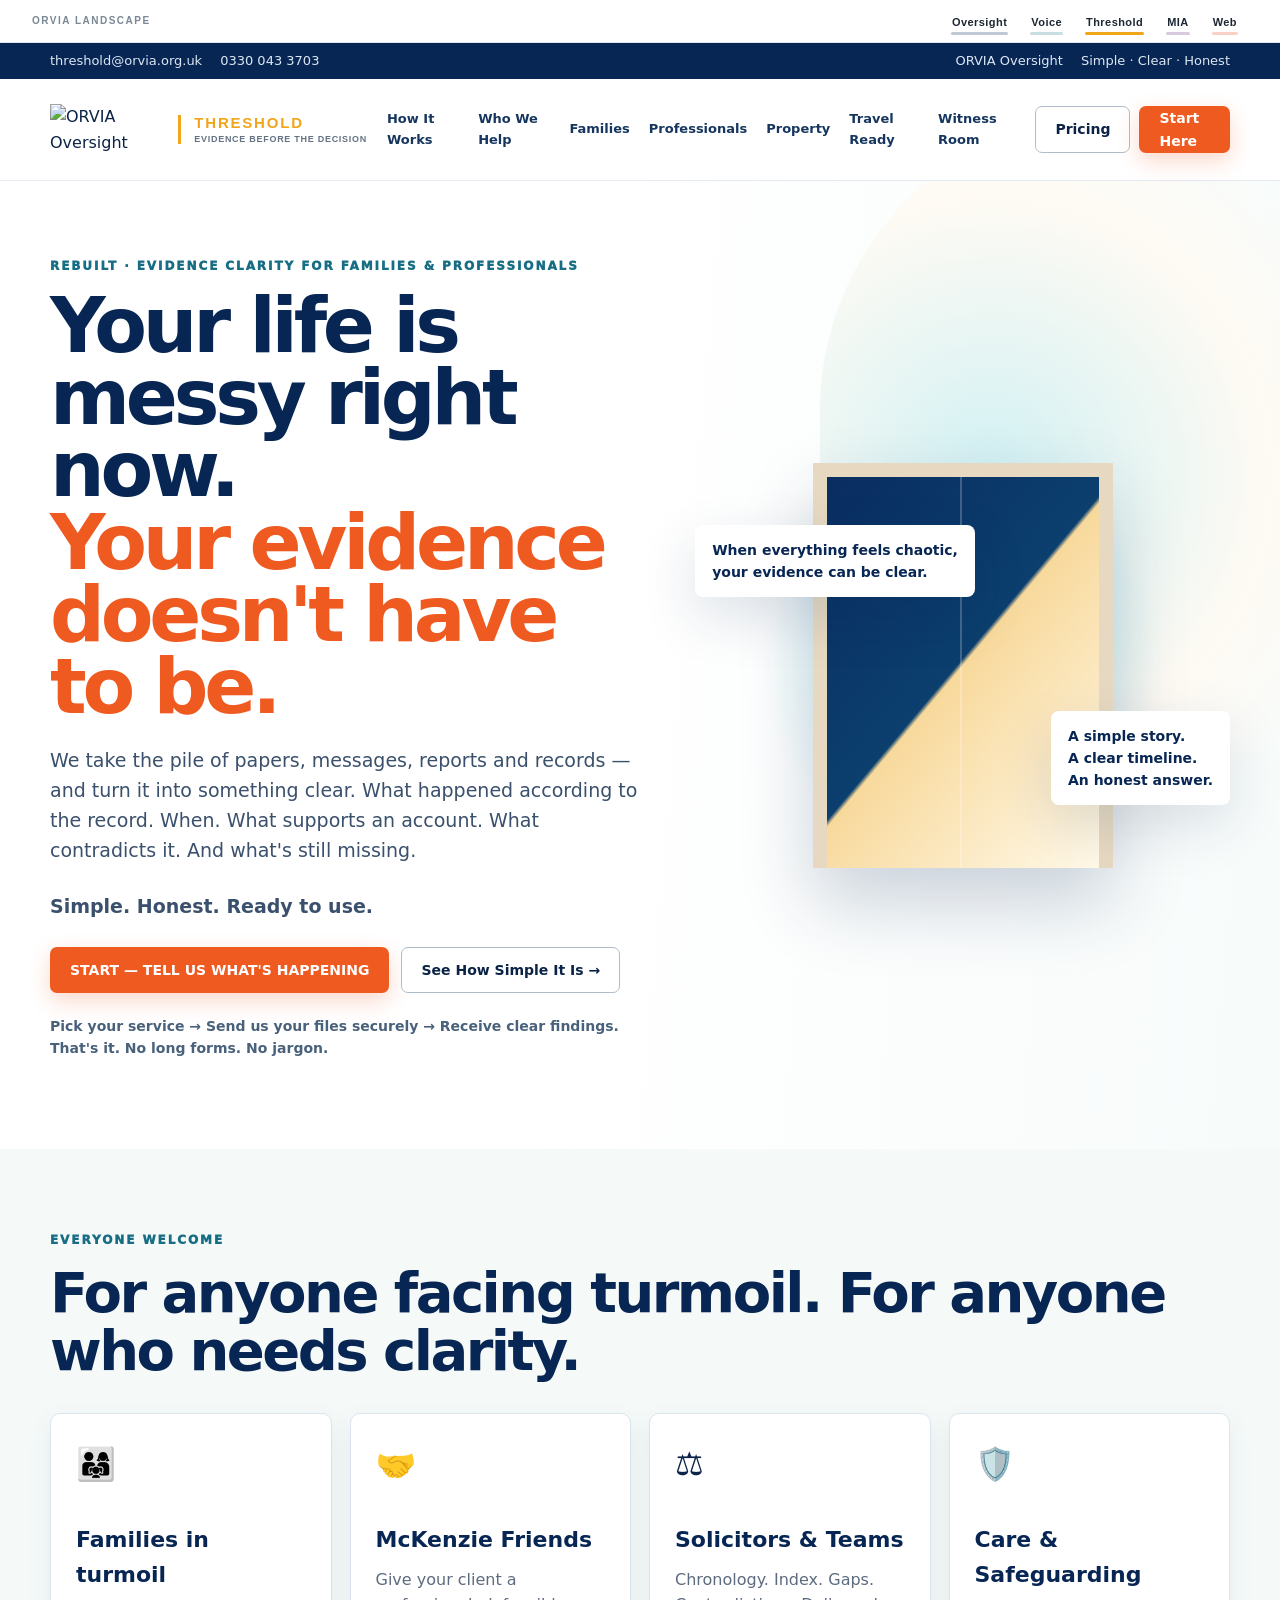
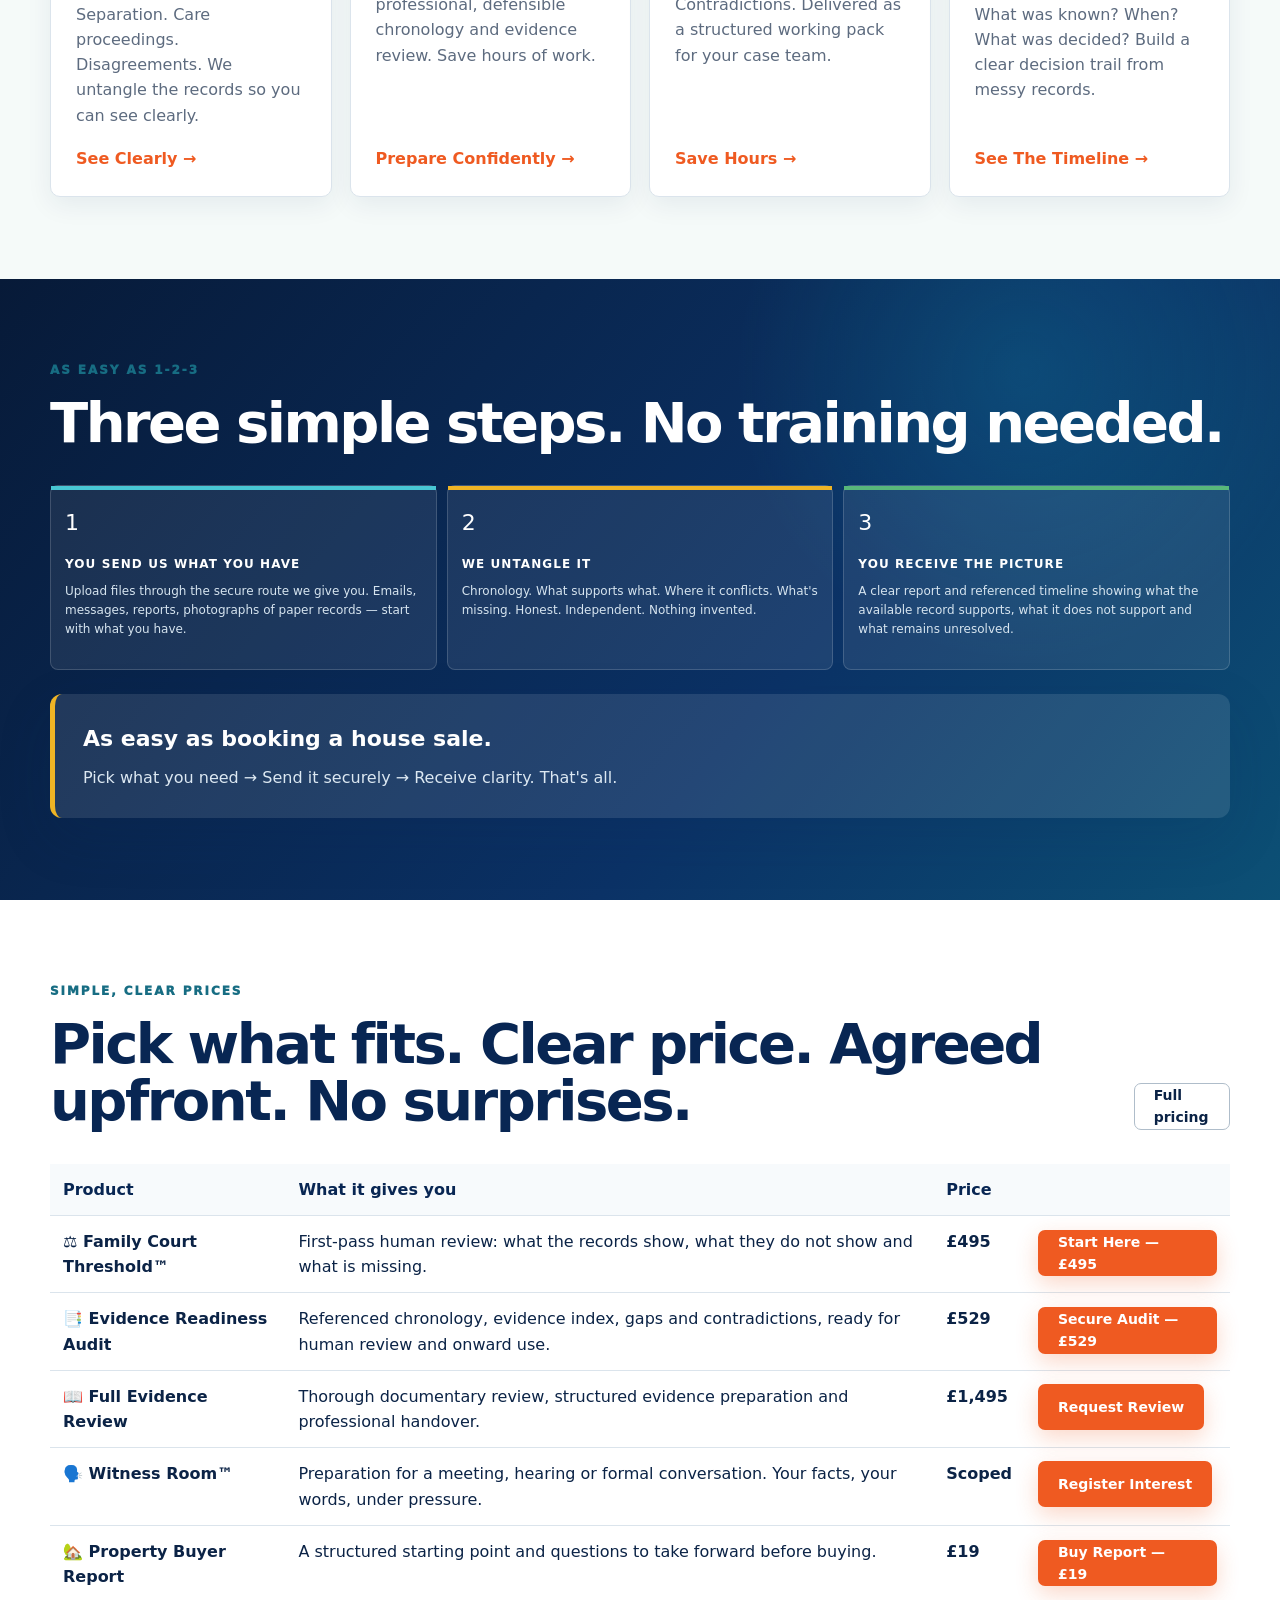
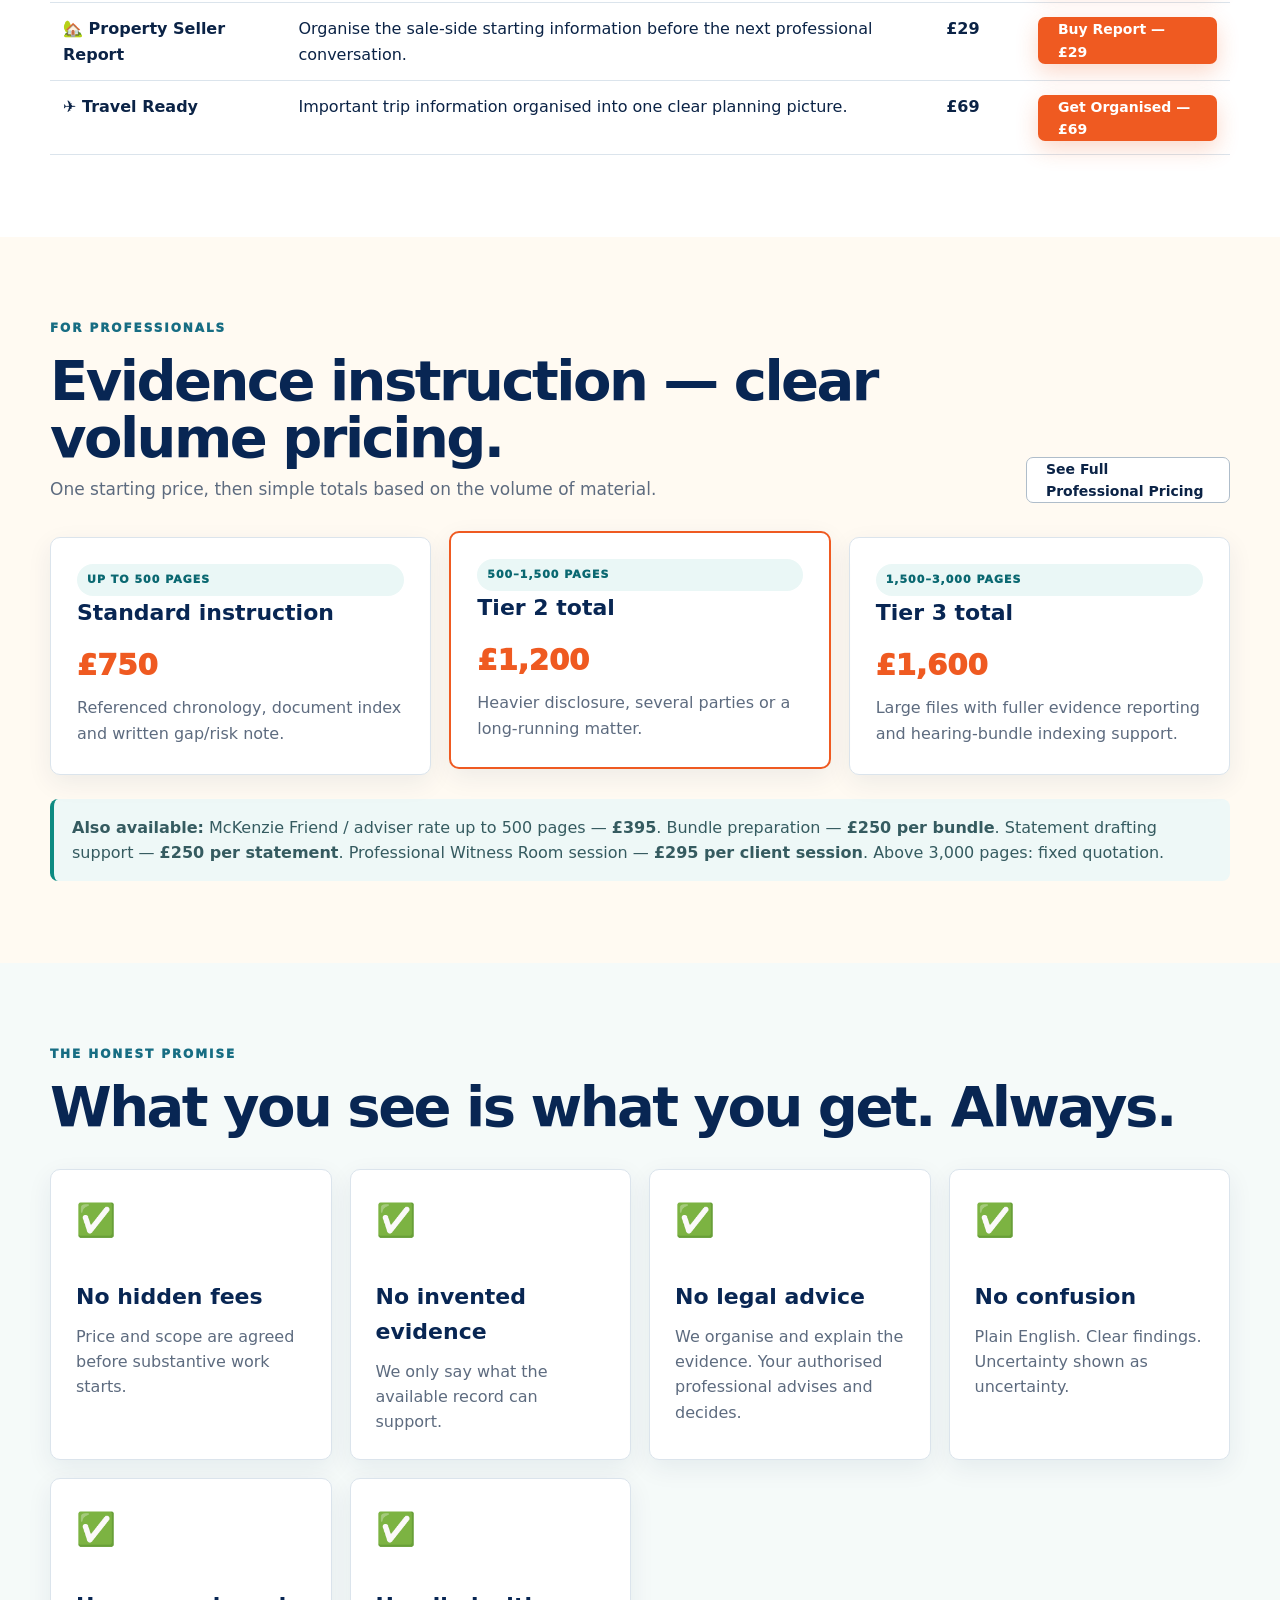
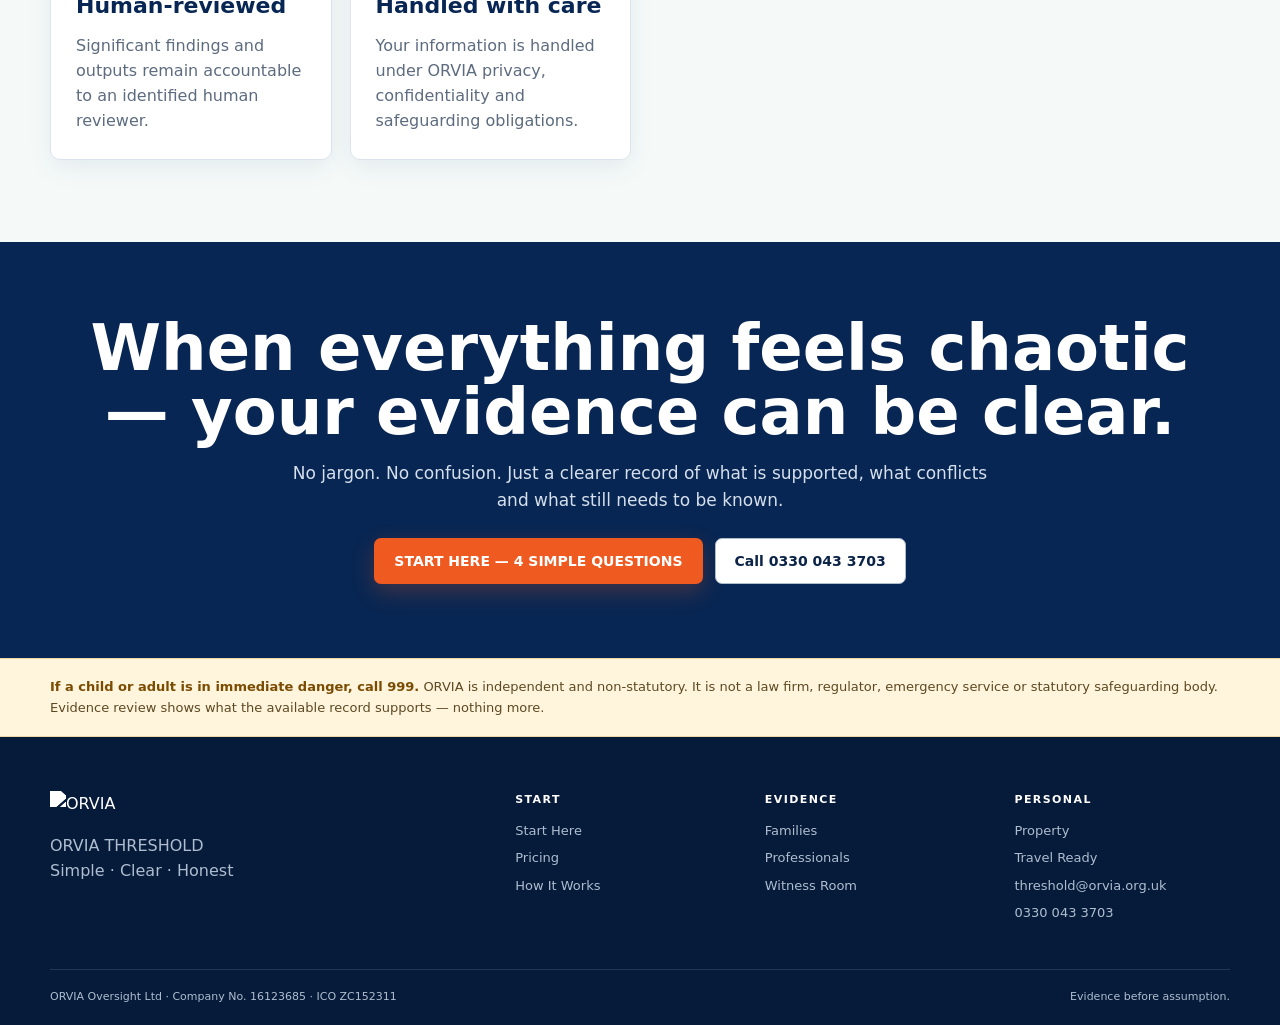
==== index.html @ bfc52c46 "Align THRESHOLD homepage to ORVIA landscape" ====
<!doctype html>
<html lang="en-GB">
<head>
  <meta charset="utf-8">
  <meta name="viewport" content="width=device-width,initial-scale=1">
  <title>ORVIA Threshold | Evidence clarity for families and professionals</title>
  <meta name="description" content="ORVIA Threshold turns scattered records into a clear chronology, evidence picture and honest account of what the record supports, contradicts or leaves unresolved.">
  <link rel="canonical" href="https://threshold.orvia.org.uk/">
  <link rel="icon" href="https://orvia.org.uk/assets/orvia-mark.png">
  <link rel="stylesheet" href="/styles.css">
<link rel="stylesheet" href="landscape.css">
</head>
<body>
<div class="orvia-landscape"><div class="orvia-landscape__inner"><span class="orvia-landscape__label">ORVIA LANDSCAPE</span><nav class="orvia-landscape__nav" aria-label="ORVIA landscape"><a class="o" href="https://orvia.org.uk/">Oversight</a><a class="r" href="https://orviavoice.co.uk/">Voice</a><a class="v" href="https://threshold.orvia.org.uk/" aria-current="page">Threshold</a><a class="i" href="https://mia.orvia.org.uk/">MIA</a><a class="a" href="https://web.orvia.org.uk/">Web</a></nav></div></div>
  <div class="utility"><div class="wrap">
    <a href="mailto:threshold@orvia.org.uk">threshold@orvia.org.uk</a>
    <a href="tel:03300433703">0330 043 3703</a>
    <span class="push"><a href="https://orvia.org.uk">ORVIA Oversight</a><span>Simple · Clear · Honest</span></span>
  </div></div>

  <header class="site-header"><div class="wrap nav">
    <a class="brand orvia-product-brand" href="/"><img class="orvia-master-logo" src="https://orvia.org.uk/assets/orvia-logo.png" alt="ORVIA Oversight"><span class="orvia-product-name"><strong>THRESHOLD</strong><small>Evidence before the decision</small></span></a>
    <button class="menu-toggle" aria-label="Open navigation">☰</button>
    <nav class="nav-links">
      <a href="/#how">How It Works</a>
      <a href="/#who">Who We Help</a>
      <a href="/families">Families</a>
      <a href="/professionals">Professionals</a>
      <a href="/home-buyer">Property</a>
      <a href="/travel-buddy">Travel Ready</a>
      <a href="/witness-room">Witness Room</a>
    </nav>
    <div class="nav-actions"><a class="btn btn-outline" href="/pricing">Pricing</a><a class="btn btn-primary" href="/start-here">Start Here</a></div>
  </div></header>

  <main>
    <section class="hero"><div class="wrap hero-grid">
      <div class="hero-copy">
        <p class="eyebrow">REBUILT · EVIDENCE CLARITY FOR FAMILIES &amp; PROFESSIONALS</p>
        <h1>Your life is messy right now.<br><span>Your evidence doesn't have to be.</span></h1>
        <p class="lead">We take the pile of papers, messages, reports and records — and turn it into something clear. What happened according to the record. When. What supports an account. What contradicts it. And what's still missing.</p>
        <p class="lead"><strong>Simple. Honest. Ready to use.</strong></p>
        <div class="hero-actions"><a class="btn btn-primary" href="/start-here">START — TELL US WHAT'S HAPPENING</a><a class="btn btn-outline" href="#how">See How Simple It Is →</a></div>
        <p class="trust-line">Pick your service → Send us your files securely → Receive clear findings. That's it. No long forms. No jargon.</p>
      </div>
      <div class="door-scene"><div class="door-glow"></div><div class="door" aria-hidden="true"></div><div class="scene-note one">When everything feels chaotic,<br>your evidence can be clear.</div><div class="scene-note two">A simple story.<br>A clear timeline.<br>An honest answer.</div></div>
    </div></section>

    <section id="who" class="section section-soft"><div class="wrap">
      <div class="section-head"><div><p class="eyebrow">EVERYONE WELCOME</p><h2>For anyone facing turmoil. For anyone who needs clarity.</h2></div></div>
      <div class="route-grid">
        <a class="route-card" href="/families"><div class="route-icon">👨‍👩‍👧</div><h3>Families in turmoil</h3><p>Separation. Care proceedings. Disagreements. We untangle the records so you can see clearly.</p><span class="arrow">See Clearly →</span></a>
        <a class="route-card" href="/professionals"><div class="route-icon">🤝</div><h3>McKenzie Friends</h3><p>Give your client a professional, defensible chronology and evidence review. Save hours of work.</p><span class="arrow">Prepare Confidently →</span></a>
        <a class="route-card" href="/professionals"><div class="route-icon">⚖️</div><h3>Solicitors &amp; Teams</h3><p>Chronology. Index. Gaps. Contradictions. Delivered as a structured working pack for your case team.</p><span class="arrow">Save Hours →</span></a>
        <a class="route-card" href="/professionals"><div class="route-icon">🛡️</div><h3>Care &amp; Safeguarding</h3><p>What was known? When? What was decided? Build a clear decision trail from messy records.</p><span class="arrow">See The Timeline →</span></a>
      </div>
    </div></section>

    <section id="how" class="section section-dark"><div class="wrap">
      <div class="section-head"><div><p class="eyebrow">AS EASY AS 1-2-3</p><h2>Three simple steps. No training needed.</h2></div></div>
      <div class="steps" style="grid-template-columns:repeat(3,1fr)">
        <div class="step" style="--accent:#48c7d4"><span>1</span><b>YOU SEND US WHAT YOU HAVE</b><p>Upload files through the secure route we give you. Emails, messages, reports, photographs of paper records — start with what you have.</p></div>
        <div class="step" style="--accent:#efb425"><span>2</span><b>WE UNTANGLE IT</b><p>Chronology. What supports what. Where it conflicts. What's missing. Honest. Independent. Nothing invented.</p></div>
        <div class="step" style="--accent:#58b77a"><span>3</span><b>YOU RECEIVE THE PICTURE</b><p>A clear report and referenced timeline showing what the available record supports, what it does not support and what remains unresolved.</p></div>
      </div>
      <div class="promise" style="margin-top:24px;background:rgba(255,255,255,.1);border-left-color:#efb425"><strong style="color:white">As easy as booking a house sale.</strong><p style="color:#dce8f2">Pick what you need → Send it securely → Receive clarity. That's all.</p></div>
    </div></section>

    <section id="services" class="section"><div class="wrap">
      <div class="section-head"><div><p class="eyebrow">SIMPLE, CLEAR PRICES</p><h2>Pick what fits. Clear price. Agreed upfront. No surprises.</h2></div><a class="btn btn-outline" href="/pricing">Full pricing</a></div>
      <table class="comparison">
        <thead><tr><th>Product</th><th>What it gives you</th><th>Price</th><th></th></tr></thead>
        <tbody>
          <tr><td><strong>⚖️ Family Court Threshold™</strong></td><td>First-pass human review: what the records show, what they do not show and what is missing.</td><td><strong>£495</strong></td><td><a class="btn btn-primary" href="https://orvia.org.uk/threshold">Start Here — £495</a></td></tr>
          <tr><td><strong>📑 Evidence Readiness Audit</strong></td><td>Referenced chronology, evidence index, gaps and contradictions, ready for human review and onward use.</td><td><strong>£529</strong></td><td><a class="btn btn-primary" href="https://orvia.org.uk/shop#audit">Secure Audit — £529</a></td></tr>
          <tr><td><strong>📖 Full Evidence Review</strong></td><td>Thorough documentary review, structured evidence preparation and professional handover.</td><td><strong>£1,495</strong></td><td><a class="btn btn-primary" href="https://orvia.org.uk/evidence-readiness">Request Review</a></td></tr>
          <tr><td><strong>🗣️ Witness Room™</strong></td><td>Preparation for a meeting, hearing or formal conversation. Your facts, your words, under pressure.</td><td><strong>Scoped</strong></td><td><a class="btn btn-primary" href="/witness-room">Register Interest</a></td></tr>
          <tr><td><strong>🏡 Property Buyer Report</strong></td><td>A structured starting point and questions to take forward before buying.</td><td><strong>£19</strong></td><td><a class="btn btn-primary" href="https://orvia.org.uk/property-threshold">Buy Report — £19</a></td></tr>
          <tr><td><strong>🏡 Property Seller Report</strong></td><td>Organise the sale-side starting information before the next professional conversation.</td><td><strong>£29</strong></td><td><a class="btn btn-primary" href="https://orvia.org.uk/property-threshold">Buy Report — £29</a></td></tr>
          <tr><td><strong>✈️ Travel Ready</strong></td><td>Important trip information organised into one clear planning picture.</td><td><strong>£69</strong></td><td><a class="btn btn-primary" href="https://orvia.org.uk/travel-ready">Get Organised — £69</a></td></tr>
        </tbody>
      </table>
    </div></section>

    <section class="section section-cream"><div class="wrap">
      <div class="section-head"><div><p class="eyebrow">FOR PROFESSIONALS</p><h2>Evidence instruction — clear volume pricing.</h2><p class="section-lead">One starting price, then simple totals based on the volume of material.</p></div><a class="btn btn-outline" href="/professionals">See Full Professional Pricing</a></div>
      <div class="price-grid">
        <article class="price-card"><span class="badge">UP TO 500 PAGES</span><h3>Standard instruction</h3><div class="price">£750</div><p>Referenced chronology, document index and written gap/risk note.</p></article>
        <article class="price-card featured"><span class="badge">500–1,500 PAGES</span><h3>Tier 2 total</h3><div class="price">£1,200</div><p>Heavier disclosure, several parties or a long-running matter.</p></article>
        <article class="price-card"><span class="badge">1,500–3,000 PAGES</span><h3>Tier 3 total</h3><div class="price">£1,600</div><p>Large files with fuller evidence reporting and hearing-bundle indexing support.</p></article>
      </div>
      <div class="notice" style="margin-top:24px"><strong>Also available:</strong> McKenzie Friend / adviser rate up to 500 pages — <strong>£395</strong>. Bundle preparation — <strong>£250 per bundle</strong>. Statement drafting support — <strong>£250 per statement</strong>. Professional Witness Room session — <strong>£295 per client session</strong>. Above 3,000 pages: fixed quotation.</div>
    </div></section>

    <section class="section section-soft"><div class="wrap">
      <div class="section-head"><div><p class="eyebrow">THE HONEST PROMISE</p><h2>What you see is what you get. Always.</h2></div></div>
      <div class="route-grid">
        <div class="route-card"><div class="route-icon">✅</div><h3>No hidden fees</h3><p>Price and scope are agreed before substantive work starts.</p></div>
        <div class="route-card"><div class="route-icon">✅</div><h3>No invented evidence</h3><p>We only say what the available record can support.</p></div>
        <div class="route-card"><div class="route-icon">✅</div><h3>No legal advice</h3><p>We organise and explain the evidence. Your authorised professional advises and decides.</p></div>
        <div class="route-card"><div class="route-icon">✅</div><h3>No confusion</h3><p>Plain English. Clear findings. Uncertainty shown as uncertainty.</p></div>
        <div class="route-card"><div class="route-icon">✅</div><h3>Human-reviewed</h3><p>Significant findings and outputs remain accountable to an identified human reviewer.</p></div>
        <div class="route-card"><div class="route-icon">✅</div><h3>Handled with care</h3><p>Your information is handled under ORVIA privacy, confidentiality and safeguarding obligations.</p></div>
      </div>
    </div></section>

    <section class="final-band"><div class="wrap">
      <h2>When everything feels chaotic — your evidence can be clear.</h2>
      <p>No jargon. No confusion. Just a clearer record of what is supported, what conflicts and what still needs to be known.</p>
      <div class="hero-actions"><a class="btn btn-primary" href="/start-here">START HERE — 4 SIMPLE QUESTIONS</a><a class="btn btn-outline" href="tel:03300433703">Call 0330 043 3703</a></div>
    </div></section>
  </main>

  <div class="golden"><div class="wrap"><strong>If a child or adult is in immediate danger, call 999.</strong> ORVIA is independent and non-statutory. It is not a law firm, regulator, emergency service or statutory safeguarding body. Evidence review shows what the available record supports — nothing more.</div></div>
  <footer class="footer"><div class="wrap">
    <div class="footer-grid">
      <div class="footer-brand"><img src="https://orvia.org.uk/assets/orvia-logo.png" alt="ORVIA"><p>ORVIA THRESHOLD<br>Simple · Clear · Honest</p></div>
      <div><h3>START</h3><a href="/start-here">Start Here</a><a href="/pricing">Pricing</a><a href="/#how">How It Works</a></div>
      <div><h3>EVIDENCE</h3><a href="/families">Families</a><a href="/professionals">Professionals</a><a href="/witness-room">Witness Room</a></div>
      <div><h3>PERSONAL</h3><a href="/home-buyer">Property</a><a href="/travel-buddy">Travel Ready</a><a href="mailto:threshold@orvia.org.uk">threshold@orvia.org.uk</a><a href="tel:03300433703">0330 043 3703</a></div>
    </div>
    <div class="footer-bottom"><span>ORVIA Oversight Ltd · Company No. 16123685 · ICO ZC152311</span><span class="push">Evidence before assumption.</span></div>
  </div></footer>
  <div class="sticky-mobile"><a class="btn btn-primary" href="/start-here">Start Here</a></div>
  <script src="/script.js"></script>
</body>
</html>
---- styles.css ----
*{box-sizing:border-box}html{scroll-behavior:smooth}body{margin:0;font-family:Inter,ui-sans-serif,system-ui,-apple-system,BlinkMacSystemFont,"Segoe UI",Arial,sans-serif;color:#0b2346;background:#fff;line-height:1.58}img{max-width:100%;display:block}a{color:inherit;text-decoration:none}button,input,textarea,select{font:inherit}.wrap{width:min(1180px,calc(100% - 40px));margin:0 auto}:root{--navy:#082653;--navy2:#0a356d;--blue:#0d68a8;--teal:#14b9c9;--orange:#ef5a21;--gold:#efb425;--ink:#0b2346;--muted:#5d6b7f;--line:#dbe4ec;--soft:#f5faf9;--cream:#fffaf2;--shadow:0 20px 55px rgba(8,38,83,.13)}.utility{background:var(--navy);color:#dbe7f4;font-size:13px}.utility .wrap{display:flex;gap:18px;align-items:center;min-height:36px}.utility .push{margin-left:auto;display:flex;gap:18px}.site-header{background:rgba(255,255,255,.97);border-bottom:1px solid #e4eaf0;position:sticky;top:0;z-index:50;backdrop-filter:blur(12px)}.nav{display:flex;align-items:center;gap:20px;min-height:82px}.brand{display:flex;align-items:center;gap:12px}.brand img{width:152px}.threshold-tag{font-weight:950;font-size:13px;letter-spacing:.16em;color:var(--orange);border-left:1px solid var(--line);padding-left:13px}.nav-links{display:flex;gap:19px;align-items:center;margin-left:auto;font-size:13px;font-weight:850;color:#16365f}.nav-links a{position:relative;padding:30px 0}.nav-links a:after{content:"";position:absolute;left:0;right:100%;bottom:18px;height:2px;background:var(--orange);transition:.18s}.nav-links a:hover:after{right:0}.nav-actions{display:flex;gap:9px}.menu-toggle{display:none;border:0;background:transparent;font-size:28px;color:var(--navy);cursor:pointer}.btn{display:inline-flex;align-items:center;justify-content:center;gap:8px;min-height:46px;padding:0 19px;border-radius:7px;font-size:14px;font-weight:900;border:1px solid transparent;cursor:pointer;transition:.18s}.btn:hover{transform:translateY(-1px)}.btn-primary{background:var(--orange);color:#fff;box-shadow:0 8px 22px rgba(239,90,33,.24)}.btn-primary:hover{background:#d94b16}.btn-outline{border-color:#afbdca;background:#fff;color:var(--ink)}.btn-outline:hover{border-color:var(--blue);color:var(--blue)}.btn-dark{background:var(--navy);color:#fff}.btn-teal{background:#0d7380;color:#fff}.eyebrow{font-size:12px;letter-spacing:.16em;text-transform:uppercase;font-weight:950;color:#176d83;margin:0 0 14px}.hero{position:relative;overflow:hidden;min-height:660px;background:linear-gradient(95deg,rgba(255,255,255,.98) 0%,rgba(255,255,255,.95) 46%,rgba(245,250,249,.78) 100%)}.hero:before{content:"";position:absolute;width:560px;height:760px;right:-100px;top:-70px;border-radius:300px 0 0 300px;background:radial-gradient(circle at 30% 48%,rgba(20,185,201,.18),rgba(255,250,242,.85) 50%,rgba(255,255,255,0) 72%)}.hero-grid{position:relative;z-index:2;display:grid;grid-template-columns:1.05fr .95fr;gap:54px;align-items:center;min-height:660px}.hero-copy{padding:76px 0}.hero h1,.page-hero h1{font-size:clamp(52px,6vw,82px);line-height:.94;letter-spacing:-.055em;color:var(--navy);margin:0 0 22px}.hero h1 span,.page-hero h1 span{color:var(--orange)}.lead{font-size:19px;max-width:680px;color:#3a506c;margin:0 0 26px}.hero-actions{display:flex;gap:12px;flex-wrap:wrap}.trust-line{margin-top:22px;font-size:14px;font-weight:800;color:#49617b}.door-scene{position:relative;height:470px;display:grid;place-items:center}.door{width:300px;height:405px;border:14px solid #e7d9c1;border-bottom:0;background:linear-gradient(130deg,#0a2d61 0%,#0b3f6e 48%,#f8d99c 49%,#fff9e9 100%);box-shadow:0 35px 70px rgba(8,38,83,.2);position:relative}.door:after{content:"";position:absolute;left:49%;top:0;bottom:0;width:2px;background:rgba(255,255,255,.22)}.door-glow{position:absolute;width:420px;height:420px;border-radius:50%;background:radial-gradient(circle,rgba(239,180,37,.28),rgba(20,185,201,.08) 48%,transparent 68%);filter:blur(2px)}.scene-note{position:absolute;background:#fff;padding:14px 17px;border-radius:8px;box-shadow:var(--shadow);font-weight:900;color:var(--navy);font-size:14px}.scene-note.one{left:0;top:95px}.scene-note.two{right:0;bottom:95px}.section{padding:82px 0}.section-soft{background:var(--soft)}.section-cream{background:var(--cream)}.section-dark{background:radial-gradient(circle at 80% 15%,rgba(20,185,201,.18),transparent 25%),linear-gradient(130deg,#071a38,#0b3266 62%,#0c5075);color:#fff}.section-head{display:flex;justify-content:space-between;align-items:end;gap:30px;margin-bottom:34px}.section-head h2,.split h2{font-size:clamp(36px,4.5vw,56px);line-height:1.02;letter-spacing:-.045em;margin:0;color:var(--navy)}.section-dark .section-head h2,.section-dark h2{color:#fff}.section-lead{font-size:17px;color:var(--muted);margin:10px 0 0;max-width:760px}.section-dark .section-lead{color:#d6e4ef}.route-grid{display:grid;grid-template-columns:repeat(4,1fr);gap:18px}.route-card,.service-card,.price-card,.info-card{background:#fff;border:1px solid var(--line);border-radius:10px;box-shadow:0 8px 26px rgba(8,38,83,.07)}.route-card{padding:25px;min-height:235px;display:flex;flex-direction:column;transition:.18s}.route-card:hover{transform:translateY(-4px);box-shadow:var(--shadow);border-color:#9bcdd8}.route-icon{font-size:32px;margin-bottom:34px}.route-card h3,.service-card h3,.price-card h3,.info-card h3{margin:0 0 9px;color:var(--navy);font-size:22px}.route-card p,.service-card p,.price-card p,.info-card p{color:var(--muted);margin:0}.route-card .arrow{margin-top:auto;color:var(--orange);font-weight:900;padding-top:18px}.steps{display:grid;grid-template-columns:repeat(6,1fr);gap:10px}.step{position:relative;padding:20px 14px;min-height:185px;background:rgba(255,255,255,.08);border:1px solid rgba(255,255,255,.16);border-radius:8px}.step:before{content:"";position:absolute;left:0;right:0;top:0;height:4px;background:var(--accent)}.step b{display:block;font-size:12px;letter-spacing:.09em}.step span{display:block;font-size:22px;margin-bottom:14px}.step p{font-size:12px;color:#d6e4ef;margin:8px 0 0}.service-grid{display:grid;grid-template-columns:repeat(2,1fr);gap:18px}.service-card{padding:27px;display:grid;grid-template-columns:1fr auto;gap:20px}.service-card ul{padding:0;margin:17px 0 0;list-style:none;color:#3b526d}.service-card li{padding:5px 0;font-size:14px}.service-card li:before{content:"✓";color:#0d8b82;font-weight:950;margin-right:8px}.service-price{text-align:right;min-width:135px}.price{font-size:29px;font-weight:950;color:var(--orange);line-height:1}.service-price small{display:block;color:var(--muted);font-size:12px;margin:5px 0 14px}.split{display:grid;grid-template-columns:1fr 1fr;gap:46px;align-items:center}.promise{padding:28px;border-radius:12px;background:#fff;border-left:5px solid var(--orange);box-shadow:var(--shadow)}.promise strong{font-size:22px;color:var(--navy)}.promise p{margin:8px 0 0;color:var(--muted)}.quote-grid{display:grid;grid-template-columns:repeat(3,1fr);gap:18px}.quote{background:#fff;border:1px solid var(--line);padding:25px;border-radius:10px;box-shadow:0 8px 24px rgba(8,38,83,.06)}.quote p{font-size:16px;color:#324963;margin:0 0 15px}.quote small{font-weight:850;color:var(--navy)}.final-band{padding:74px 0;background:var(--navy);color:#fff;text-align:center}.final-band h2{font-size:clamp(40px,5vw,64px);line-height:1;margin:0 0 16px}.final-band p{max-width:720px;margin:0 auto 25px;color:#d5e0ec;font-size:17px}.final-band .hero-actions{justify-content:center}.golden{background:#fff4dc;border-top:1px solid #efd8a4;border-bottom:1px solid #efd8a4;padding:18px 0;color:#5d4922;font-size:13px}.golden strong{color:#7a4b00}.footer{background:#061a39;color:#aebed0;padding:54px 0 20px}.footer-grid{display:grid;grid-template-columns:2fr repeat(3,1fr);gap:34px}.footer-brand img{width:190px;filter:brightness(0) invert(1)}.footer h3{font-size:11px;letter-spacing:.13em;color:#fff;margin:0 0 12px}.footer a{display:block;font-size:13px;margin:7px 0}.footer-bottom{display:flex;gap:18px;align-items:center;flex-wrap:wrap;border-top:1px solid rgba(255,255,255,.12);margin-top:38px;padding-top:18px;font-size:11px}.footer-bottom .push{margin-left:auto}.page-hero{padding:86px 0 72px;background:linear-gradient(115deg,#fff 0%,#f4faf9 65%,#fff4df 100%);border-bottom:1px solid var(--line)}.page-hero h1{font-size:clamp(48px,5vw,72px);max-width:850px}.page-hero .lead{max-width:760px}.content-grid{display:grid;grid-template-columns:1.2fr .8fr;gap:38px}.check-list{list-style:none;padding:0;margin:25px 0}.check-list li{padding:10px 0;border-bottom:1px solid #e6edf2;color:#3a506c}.check-list li:before{content:"✓";font-weight:950;color:#0d8b82;margin-right:10px}.no-list li:before{content:"×";color:#c94b35}.price-grid{display:grid;grid-template-columns:repeat(3,1fr);gap:18px}.price-card{padding:26px;display:flex;flex-direction:column}.price-card.featured{border:2px solid var(--orange);transform:translateY(-6px)}.price-card .price{margin:12px 0 15px}.price-card ul{list-style:none;padding:0;margin:0 0 22px;color:#415872}.price-card li{padding:7px 0}.price-card li:before{content:"✓";color:#0d8b82;font-weight:900;margin-right:7px}.price-card .btn{margin-top:auto}.trust-under{font-size:12px;color:var(--muted);margin-top:12px;line-height:1.5}.form-shell{max-width:860px;margin:0 auto;background:#fff;border:1px solid var(--line);border-radius:12px;box-shadow:var(--shadow);padding:32px}.form-step{padding:25px 0;border-bottom:1px solid #e8edf2}.form-step:last-child{border-bottom:0}.form-step h3{margin:0 0 14px;color:var(--navy)}.choices{display:grid;grid-template-columns:1fr 1fr;gap:10px}.choice{display:flex;gap:10px;align-items:flex-start;border:1px solid var(--line);border-radius:8px;padding:13px;background:#fff}.choice:hover{border-color:#80c2ca;background:#f7fcfb}.field{display:grid;gap:7px;margin-top:14px}.field label{font-weight:850;color:var(--navy);font-size:13px}.field input,.field textarea,.field select{width:100%;border:1px solid #b8c6d2;border-radius:7px;padding:12px;background:#fff}.field textarea{min-height:120px;resize:vertical}.notice{padding:16px 18px;border-radius:8px;background:#eef8f7;border-left:4px solid #0d8b82;color:#355b60}.result{display:none;margin-top:18px;padding:16px;border-radius:8px;background:#f1f7ff;border:1px solid #cddff0}.mini-nav{display:flex;gap:12px;flex-wrap:wrap;margin-top:20px}.mini-nav a{font-weight:850;color:var(--blue);font-size:13px}.badge{display:inline-flex;padding:7px 10px;background:#eaf7f6;color:#0a6871;font-size:11px;font-weight:950;letter-spacing:.09em;border-radius:999px}.comparison{width:100%;border-collapse:collapse}.comparison th,.comparison td{text-align:left;padding:13px;border-bottom:1px solid var(--line);vertical-align:top}.comparison th{color:var(--navy);background:#f7fafc}.sticky-mobile{display:none}@media(max-width:1000px){.nav-links{display:none;position:absolute;top:118px;left:0;right:0;background:#fff;border-bottom:1px solid var(--line);padding:18px 22px;box-shadow:var(--shadow)}.nav-links.open{display:grid}.nav-links a{padding:9px 0}.nav-links a:after{display:none}.nav-actions{margin-left:auto}.menu-toggle{display:block}.hero-grid,.split,.content-grid{grid-template-columns:1fr}.hero-grid{min-height:auto}.hero-copy{padding:65px 0 20px}.door-scene{height:430px}.route-grid{grid-template-columns:1fr 1fr}.steps{grid-template-columns:repeat(3,1fr)}.service-grid{grid-template-columns:1fr}.quote-grid{grid-template-columns:1fr}.footer-grid{grid-template-columns:1fr 1fr}.price-grid{grid-template-columns:1fr}.price-card.featured{transform:none}}@media(max-width:680px){.wrap{width:min(100% - 28px,1180px)}.utility .push{display:none}.nav{min-height:74px}.brand img{width:128px}.threshold-tag{font-size:10px}.nav-actions .btn-outline{display:none}.hero h1,.page-hero h1{font-size:46px}.lead{font-size:17px}.door-scene{height:350px}.door{width:220px;height:300px}.scene-note{font-size:11px;max-width:150px}.route-grid,.steps,.choices{grid-template-columns:1fr}.section{padding:62px 0}.service-card{grid-template-columns:1fr}.service-price{text-align:left}.footer-grid{grid-template-columns:1fr}.form-shell{padding:20px}.sticky-mobile{display:block;position:fixed;bottom:0;left:0;right:0;z-index:60;padding:10px 14px;background:rgba(255,255,255,.98);border-top:1px solid var(--line)}.sticky-mobile .btn{width:100%}body{padding-bottom:66px}}
---- landscape.css ----
:root{
  --orvia-o:#0B2D5C;--orvia-r:#2F7F86;--orvia-v:#F0A51A;--orvia-i:#6A2E7C;--orvia-a:#E34B23;
  --orvia-canvas:#F8F7F3;--orvia-line:rgba(11,45,92,.12);--orvia-ink:#1d2734;--orvia-muted:#606b78;
  --orvia-accent:var(--orvia-o);--orvia-wide:1360px
}
.orvia-landscape{background:#fff;border-bottom:1px solid var(--orvia-line);position:relative;z-index:80}
.orvia-landscape__inner{width:min(calc(100% - 64px),var(--orvia-wide));margin:0 auto;display:flex;align-items:center;gap:8px;min-height:42px}
.orvia-landscape__label{font:800 10px/1 Inter,Arial,sans-serif;letter-spacing:.15em;text-transform:uppercase;color:#7a8794;margin-right:auto;white-space:nowrap}
.orvia-landscape__nav{display:flex;align-items:stretch;gap:2px}
.orvia-landscape__nav a{position:relative;padding:14px 11px 12px;text-decoration:none!important;font:800 11px/1 Inter,Arial,sans-serif;letter-spacing:.04em;color:var(--orvia-ink)}
.orvia-landscape__nav a:after{content:"";position:absolute;left:10px;right:10px;bottom:5px;height:3px;border-radius:3px;background:var(--tone);opacity:.26}
.orvia-landscape__nav a:hover:after,.orvia-landscape__nav a[aria-current="page"]:after{opacity:1}
.orvia-landscape__nav .o{--tone:var(--orvia-o)}.orvia-landscape__nav .r{--tone:var(--orvia-r)}
.orvia-landscape__nav .v{--tone:var(--orvia-v)}.orvia-landscape__nav .i{--tone:var(--orvia-i)}.orvia-landscape__nav .a{--tone:var(--orvia-a)}
.orvia-product-brand{display:flex!important;align-items:center!important;gap:14px!important;min-width:0}
.orvia-product-brand .orvia-master-logo{width:166px!important;height:auto!important;object-fit:contain!important}
.orvia-product-brand .orvia-product-name{display:grid;gap:4px;border-left:3px solid var(--orvia-accent);padding-left:13px;line-height:1}
.orvia-product-brand .orvia-product-name strong{font:900 15px/1 Inter,Arial,sans-serif;letter-spacing:.12em;text-transform:uppercase;color:var(--orvia-accent)}
.orvia-product-brand .orvia-product-name small{font:700 9px/1.2 Inter,Arial,sans-serif;letter-spacing:.08em;text-transform:uppercase;color:#647383;white-space:nowrap}
.orvia-family-footer{border-top:1px solid var(--orvia-line);margin-top:28px;padding-top:16px;font-size:12px;color:var(--orvia-muted)}
@media(min-width:1500px){.orvia-landscape__inner{width:min(calc(100% - 96px),var(--orvia-wide))}}
@media(max-width:820px){.orvia-landscape{overflow-x:auto}.orvia-landscape__inner{width:max-content;min-width:100%;padding:0 14px}.orvia-landscape__label{display:none}.orvia-product-brand .orvia-master-logo{width:142px!important}.orvia-product-brand .orvia-product-name small{display:none}}
@media(max-width:520px){.orvia-landscape__nav a{padding:13px 9px 11px;font-size:10px}.orvia-product-brand .orvia-master-logo{width:126px!important}.orvia-product-brand .orvia-product-name strong{font-size:12px}}

:root{--orvia-accent:var(--orvia-v)}
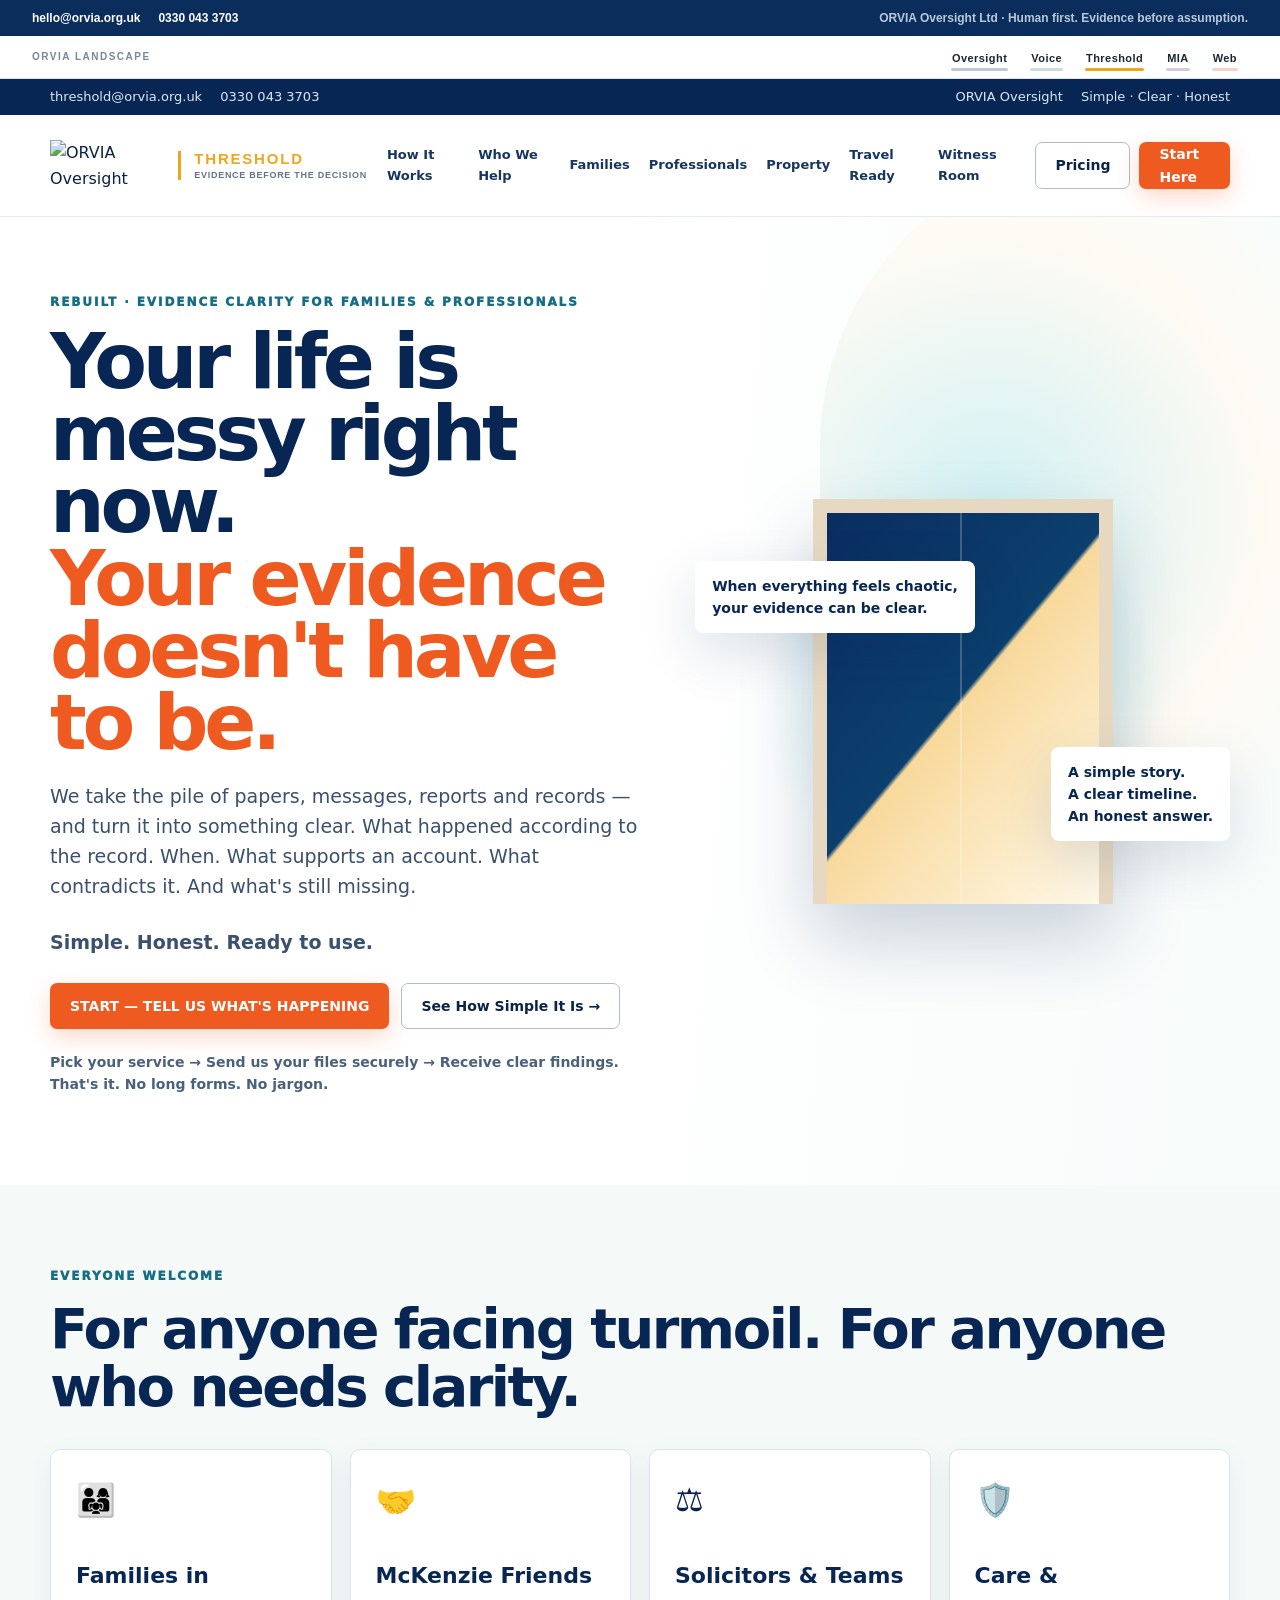
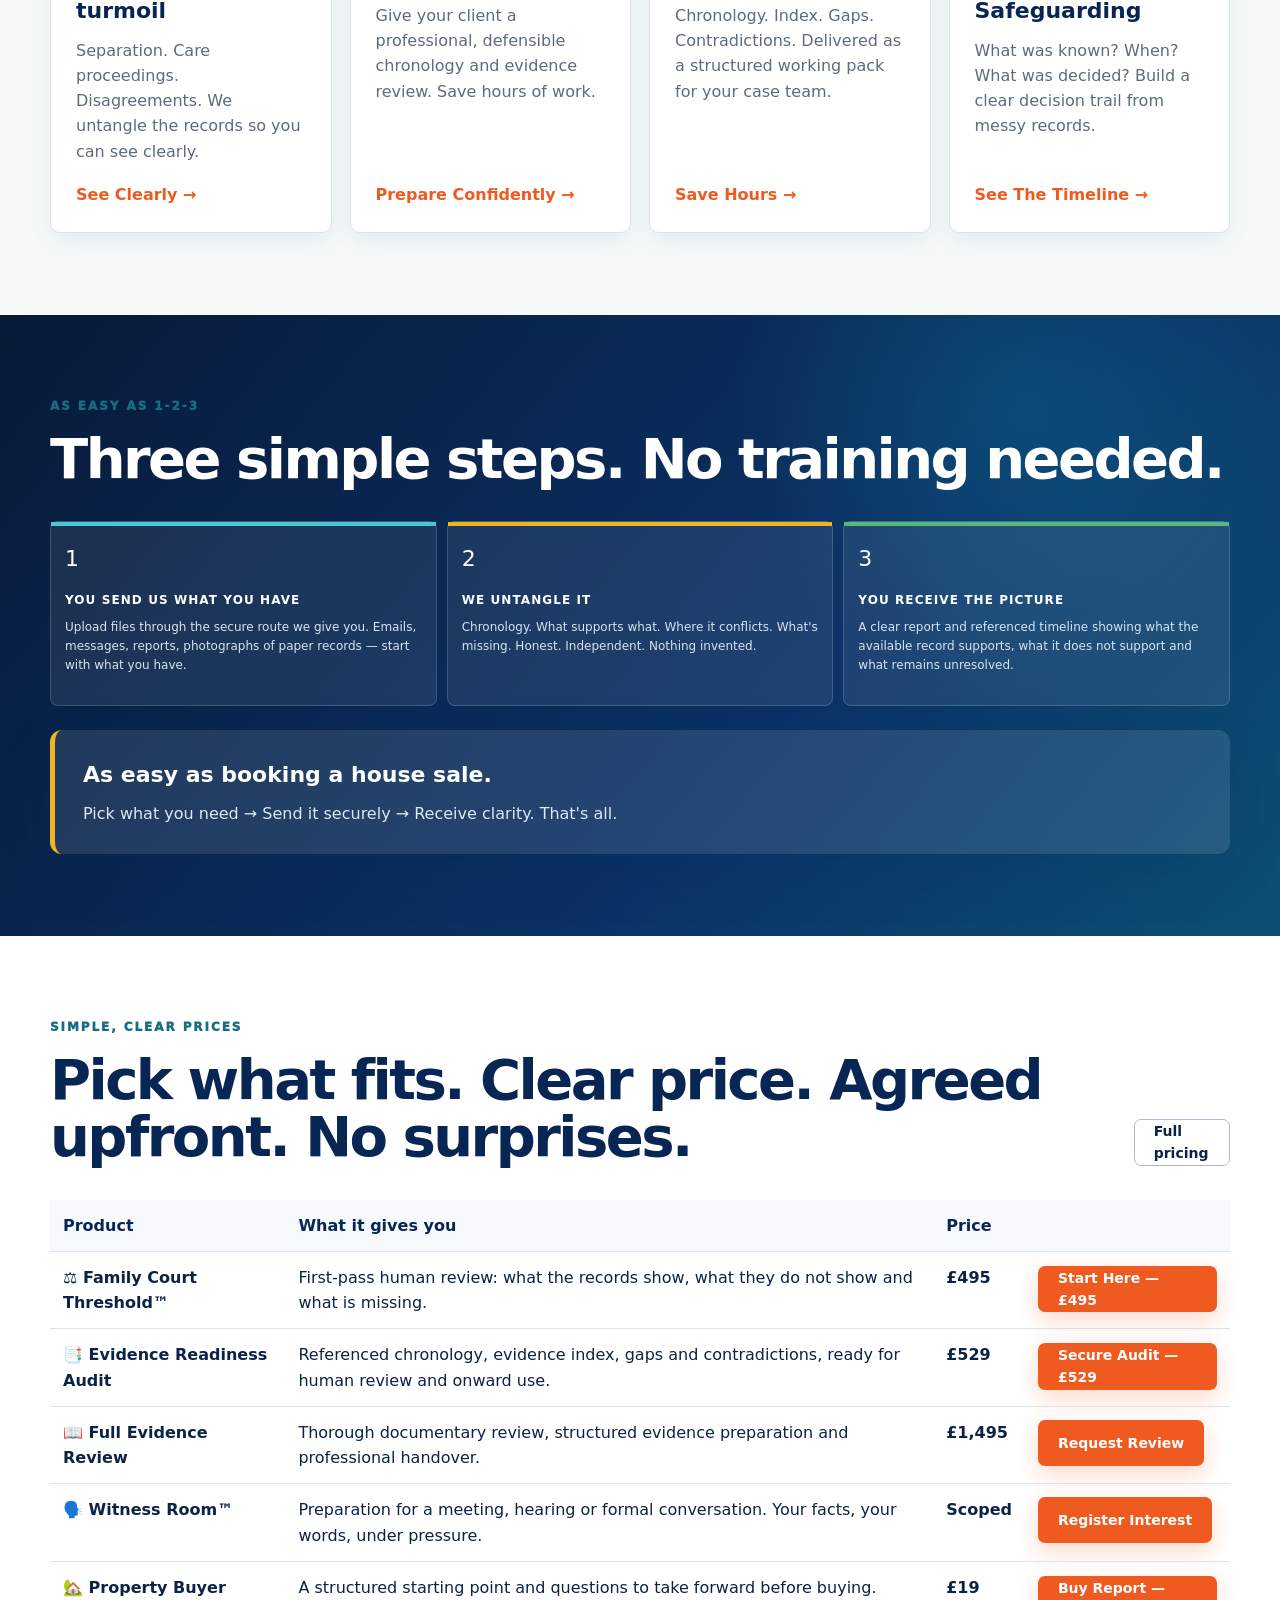
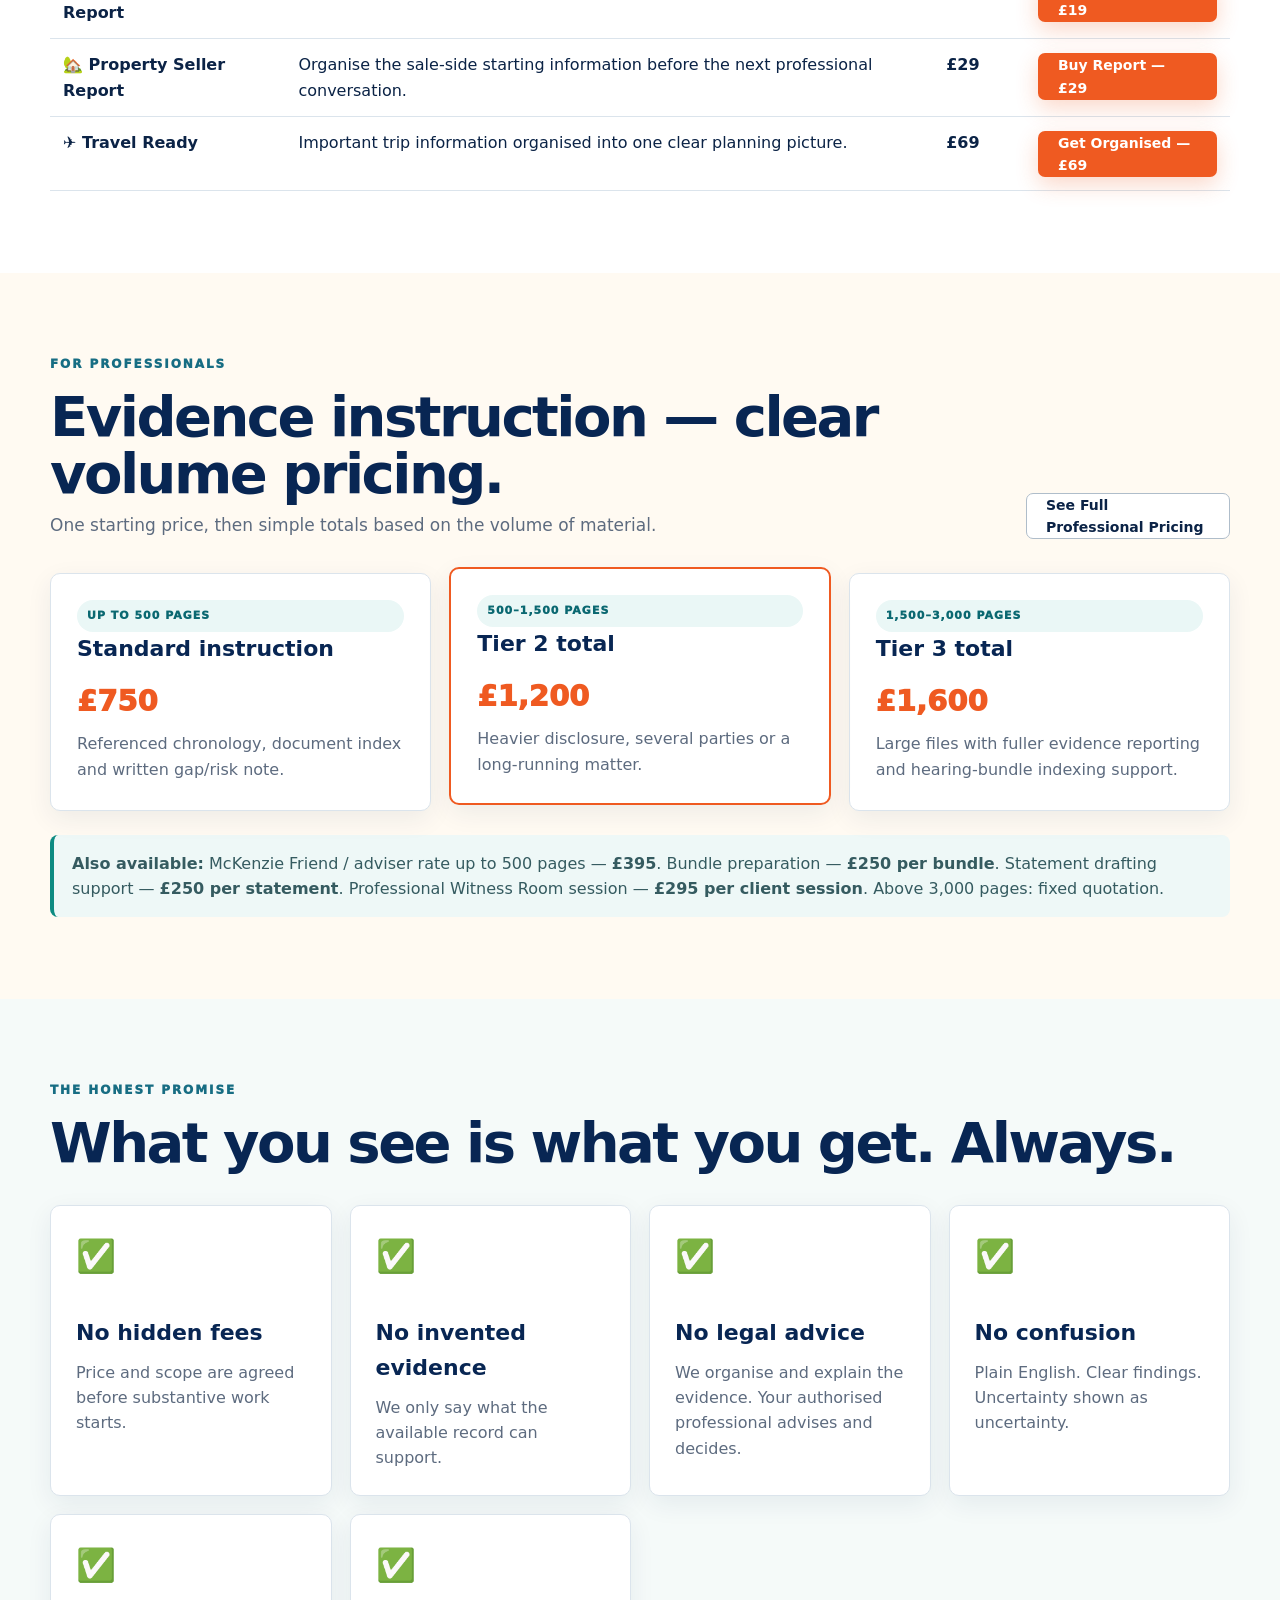
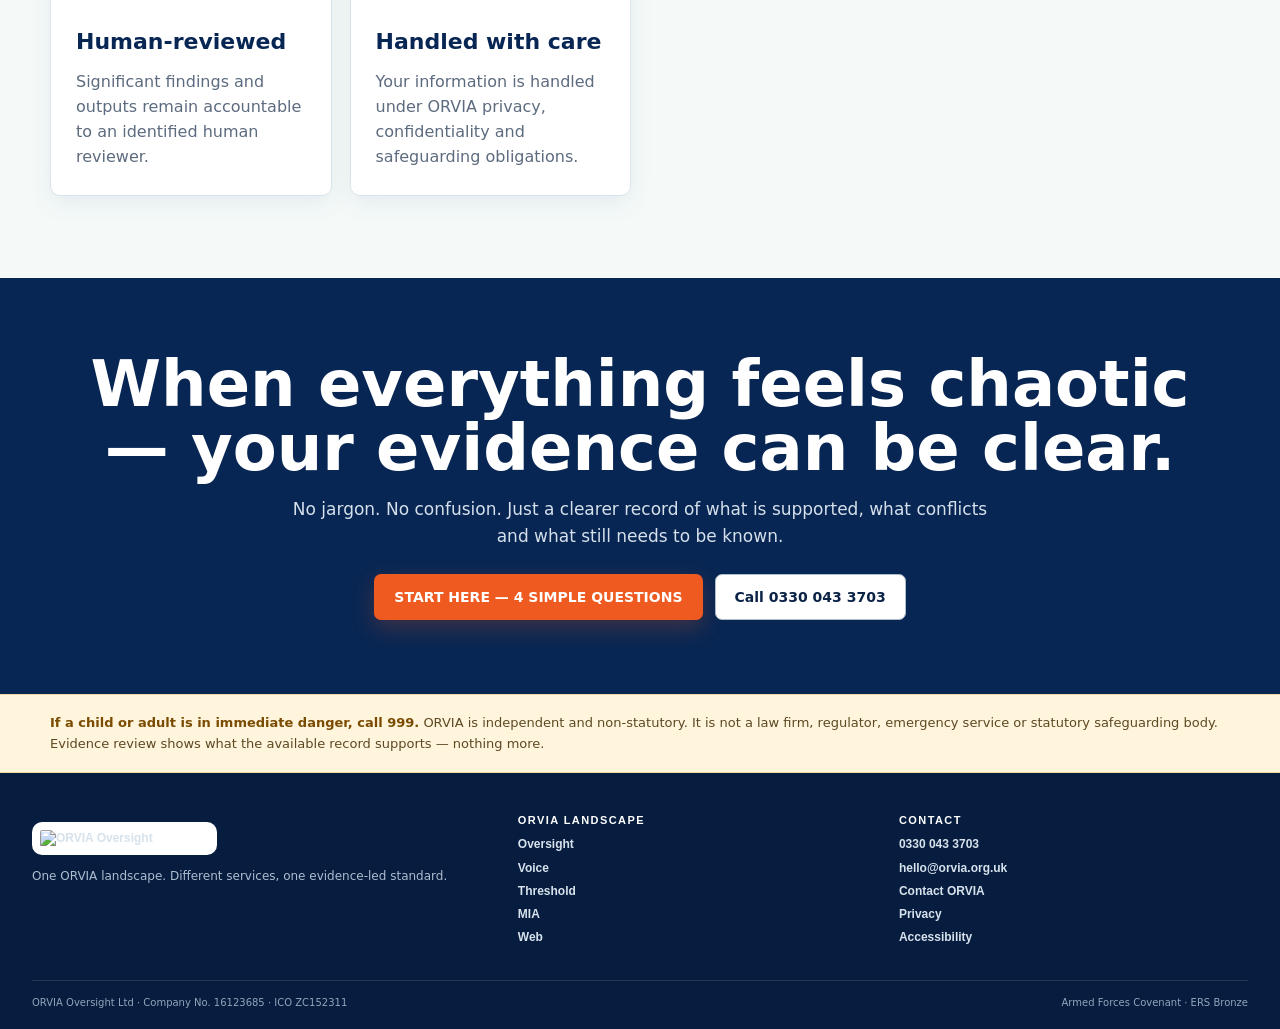
==== commit 5f5af5b7: "Apply shared ORVIA header and footer shell" ====
--- a/index.html
+++ b/index.html
@@ -123,5 +123,6 @@
   </div></footer>
   <div class="sticky-mobile"><a class="btn btn-primary" href="/start-here">Start Here</a></div>
   <script src="/script.js"></script>
+<script src="/landscape.js" defer></script>
 </body>
 </html>
--- a/landscape.css
+++ b/landscape.css
@@ -23,3 +23,18 @@
 @media(max-width:520px){.orvia-landscape__nav a{padding:13px 9px 11px;font-size:10px}.orvia-product-brand .orvia-master-logo{width:126px!important}.orvia-product-brand .orvia-product-name strong{font-size:12px}}
 
 :root{--orvia-accent:var(--orvia-v)}
+
+.orvia-contactbar{background:var(--orvia-o);color:#dfe8f1}
+.orvia-contactbar__inner{width:min(calc(100% - 64px),var(--orvia-wide));margin:0 auto;min-height:36px;display:flex;align-items:center;gap:18px;font:700 12px/1 Inter,Arial,sans-serif}
+.orvia-contactbar a{color:#fff!important;text-decoration:none!important}
+.orvia-contactbar .push{margin-left:auto;color:#b8c8d9}
+.orvia-common-footer{background:#071d3f;color:#c9d5e2;padding:42px 0 18px;margin-top:0}
+.orvia-common-footer__inner{width:min(calc(100% - 64px),var(--orvia-wide));margin:0 auto;display:grid;grid-template-columns:1.3fr 1fr 1fr;gap:32px;align-items:start}
+.orvia-common-footer__brand img{width:185px;height:auto;background:#fff;border-radius:10px;padding:8px}
+.orvia-common-footer h4{margin:0 0 10px;color:#fff;font:800 11px/1 Inter,Arial,sans-serif;letter-spacing:.13em;text-transform:uppercase}
+.orvia-common-footer a{display:block;color:#d7e2ec!important;text-decoration:none!important;margin:7px 0;font:600 12px/1.35 Inter,Arial,sans-serif}
+.orvia-common-footer p{margin:12px 0 0;color:#aebed0;font-size:12px;line-height:1.55;max-width:420px}
+.orvia-common-footer__base{width:min(calc(100% - 64px),var(--orvia-wide));margin:28px auto 0;border-top:1px solid rgba(255,255,255,.12);padding-top:14px;display:flex;gap:16px;flex-wrap:wrap;font-size:10px;color:#91a5ba}
+.orvia-common-footer__base .push{margin-left:auto}
+@media(max-width:820px){.orvia-contactbar__inner,.orvia-common-footer__inner,.orvia-common-footer__base{width:calc(100% - 28px)}.orvia-common-footer__inner{grid-template-columns:1fr 1fr}.orvia-common-footer__brand{grid-column:1/-1}}
+@media(max-width:560px){.orvia-contactbar__inner{gap:10px;font-size:10px}.orvia-contactbar .push{display:none}.orvia-common-footer__inner{grid-template-columns:1fr}.orvia-common-footer__brand{grid-column:auto}.orvia-common-footer__base .push{margin-left:0;width:100%}}
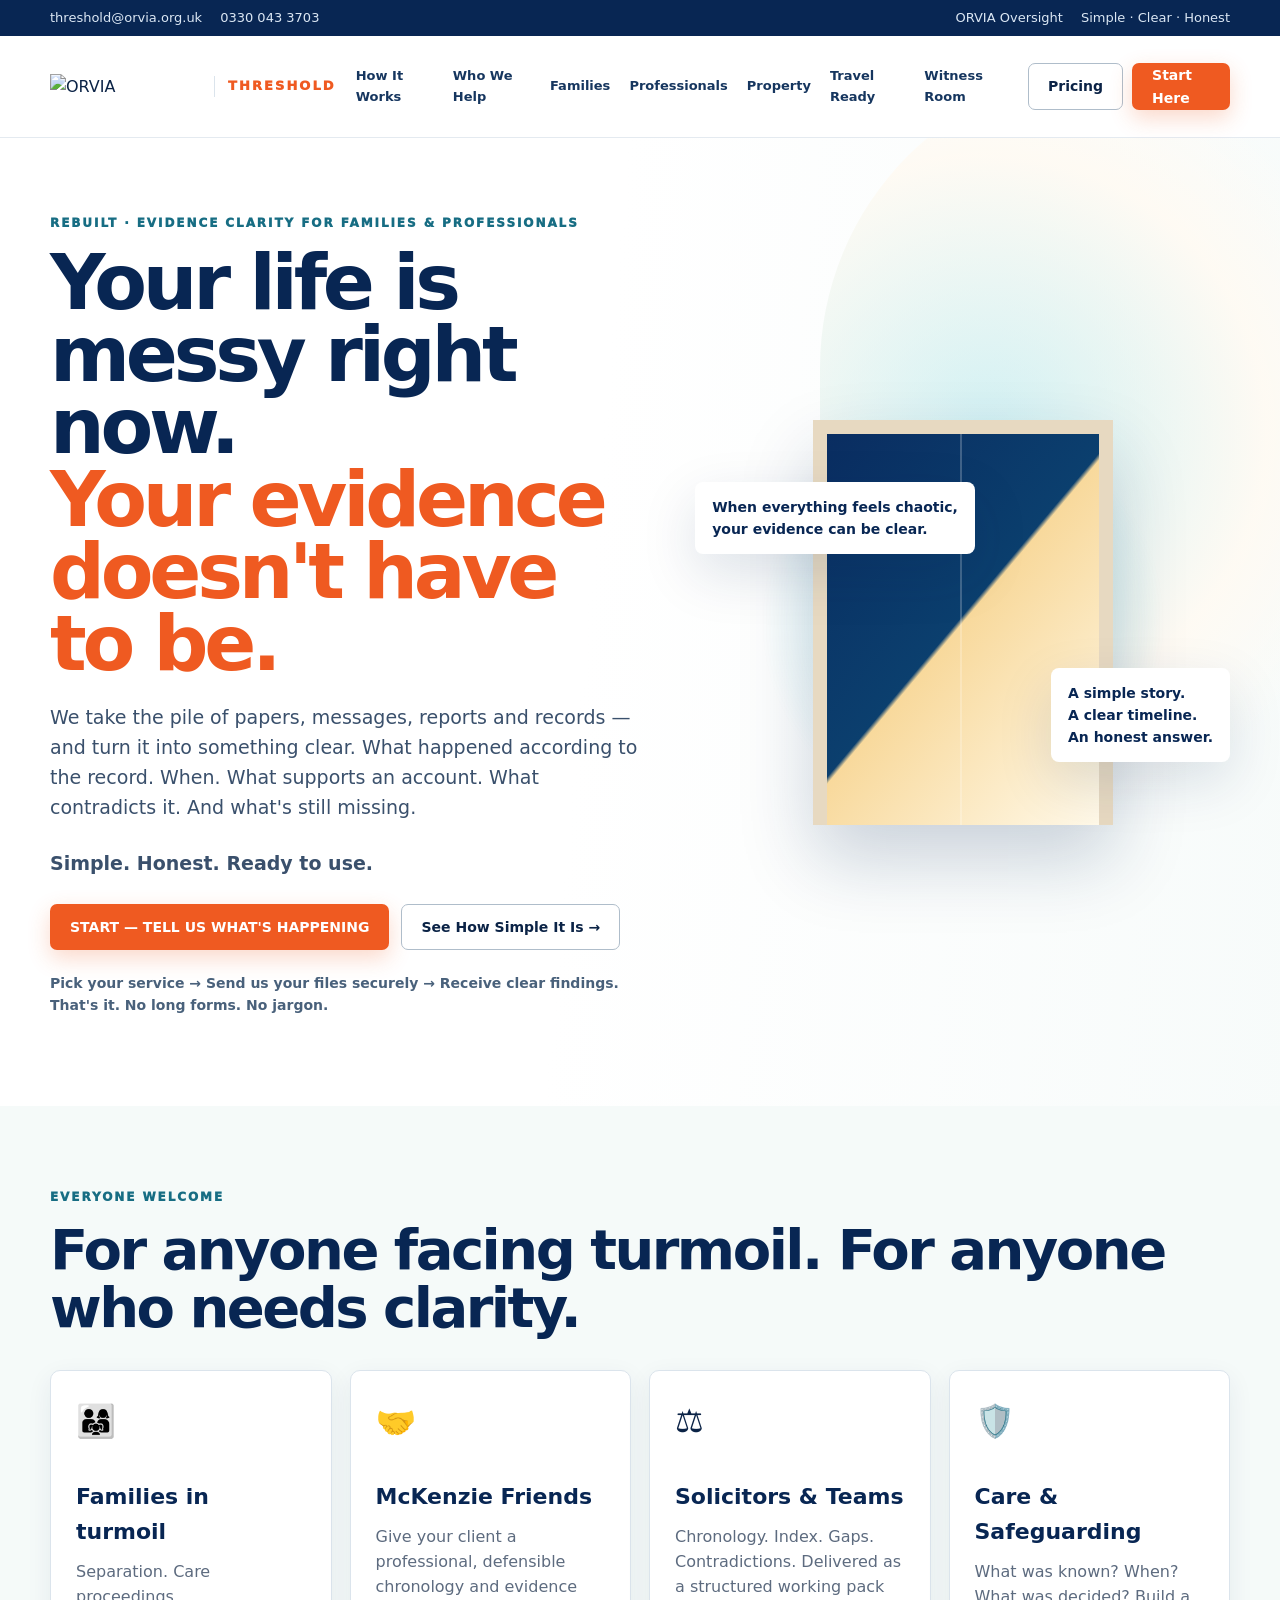
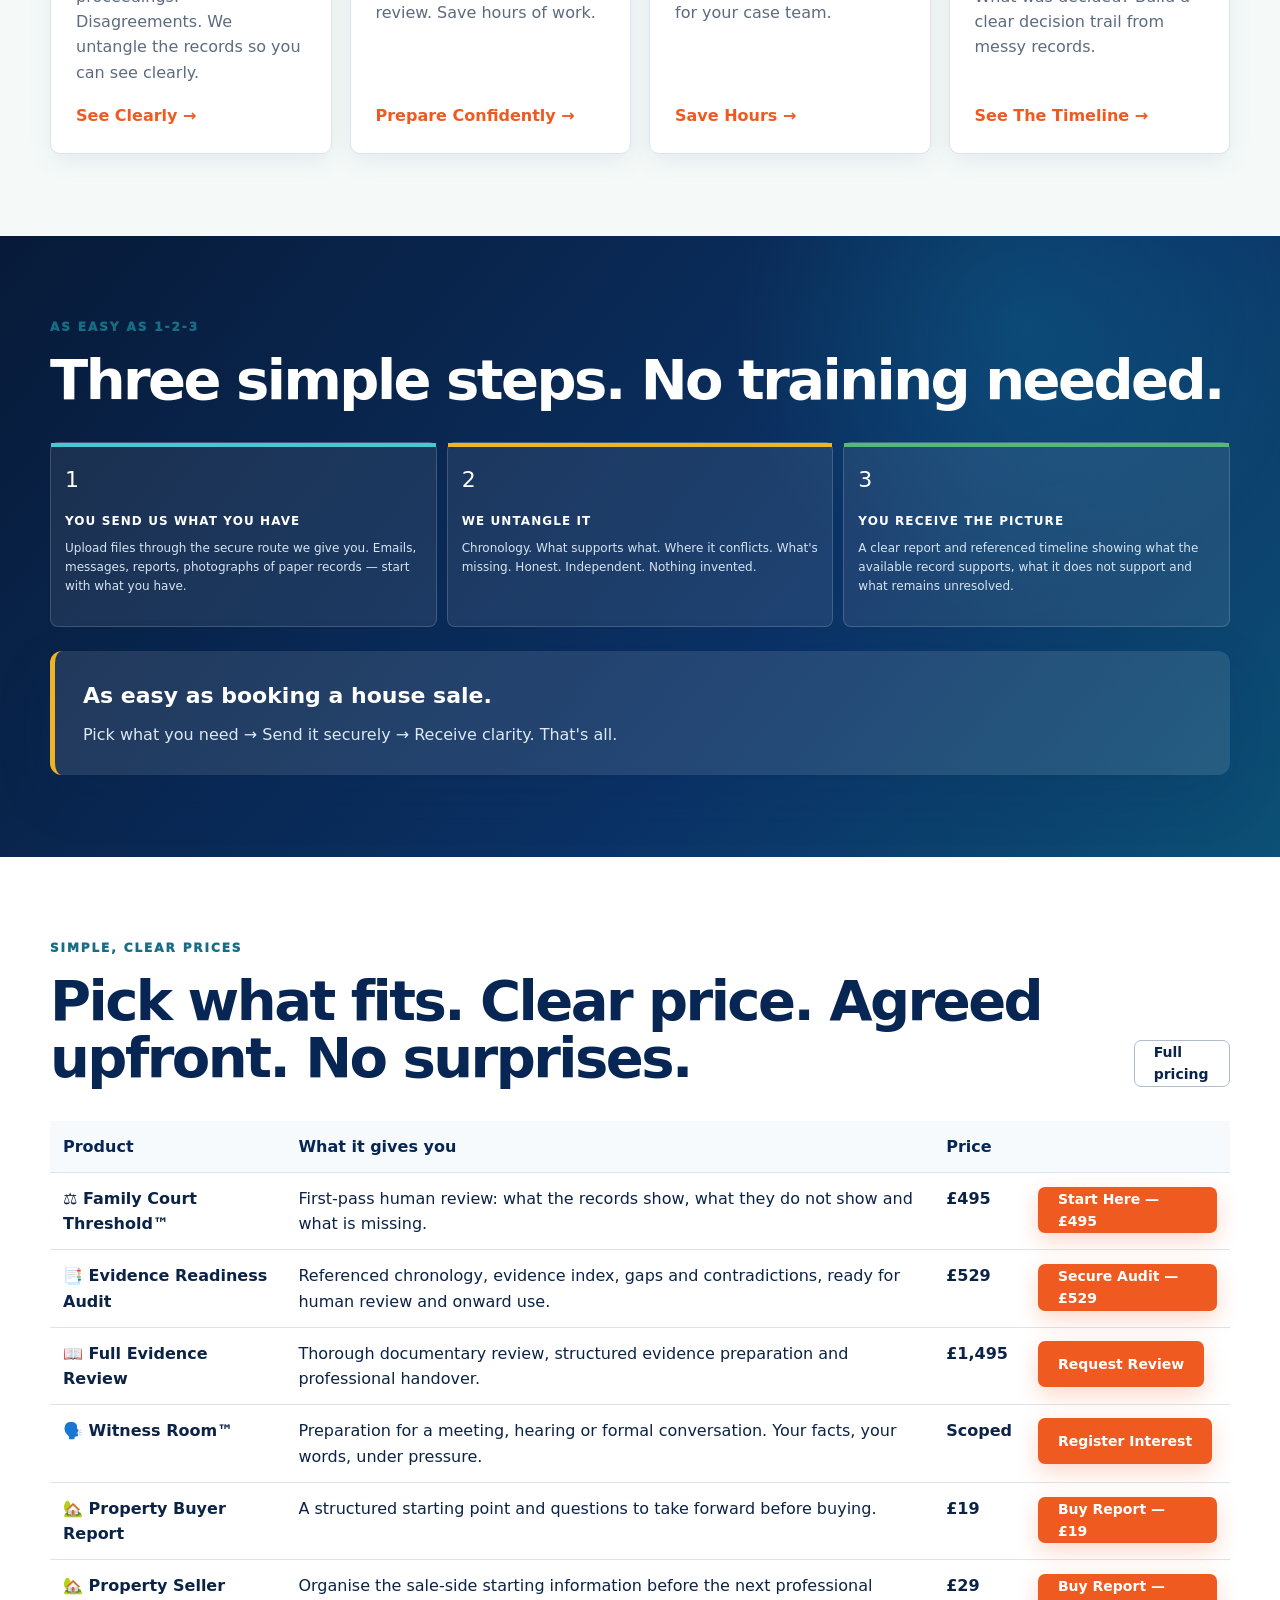
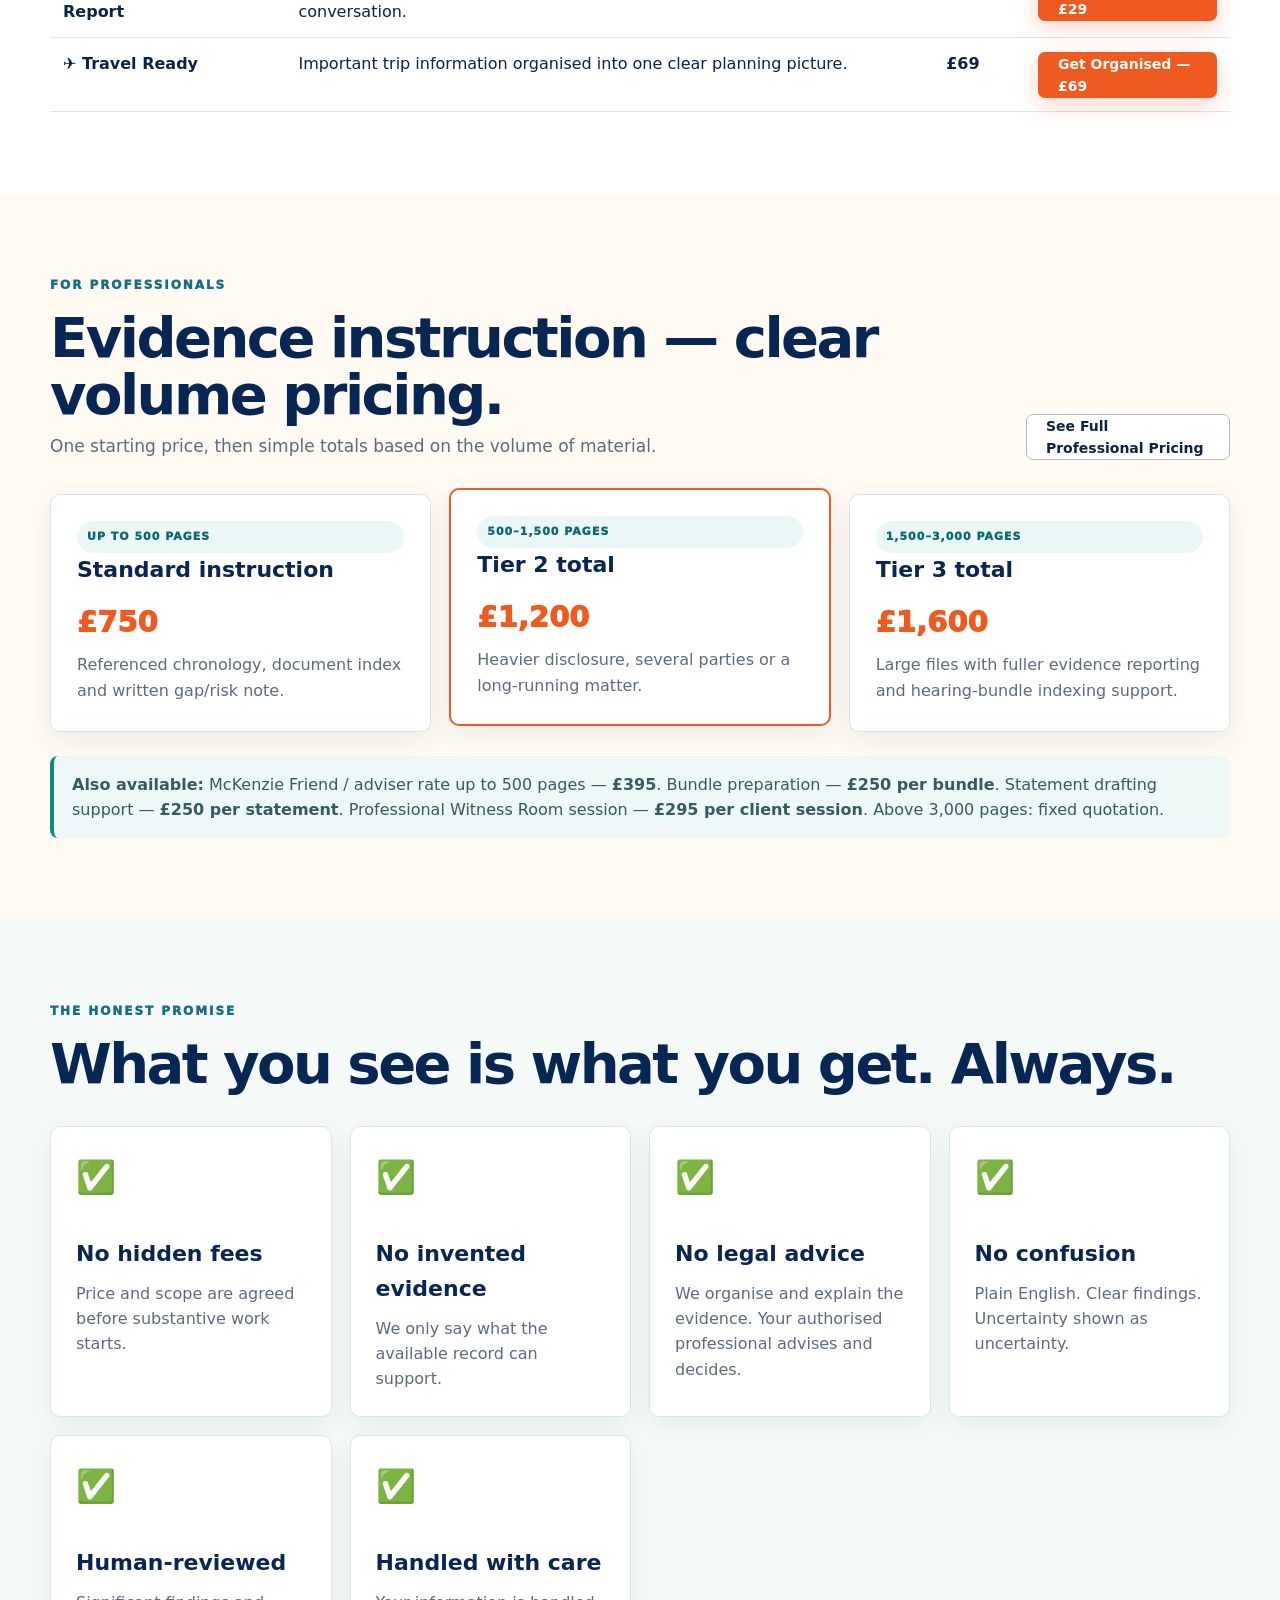
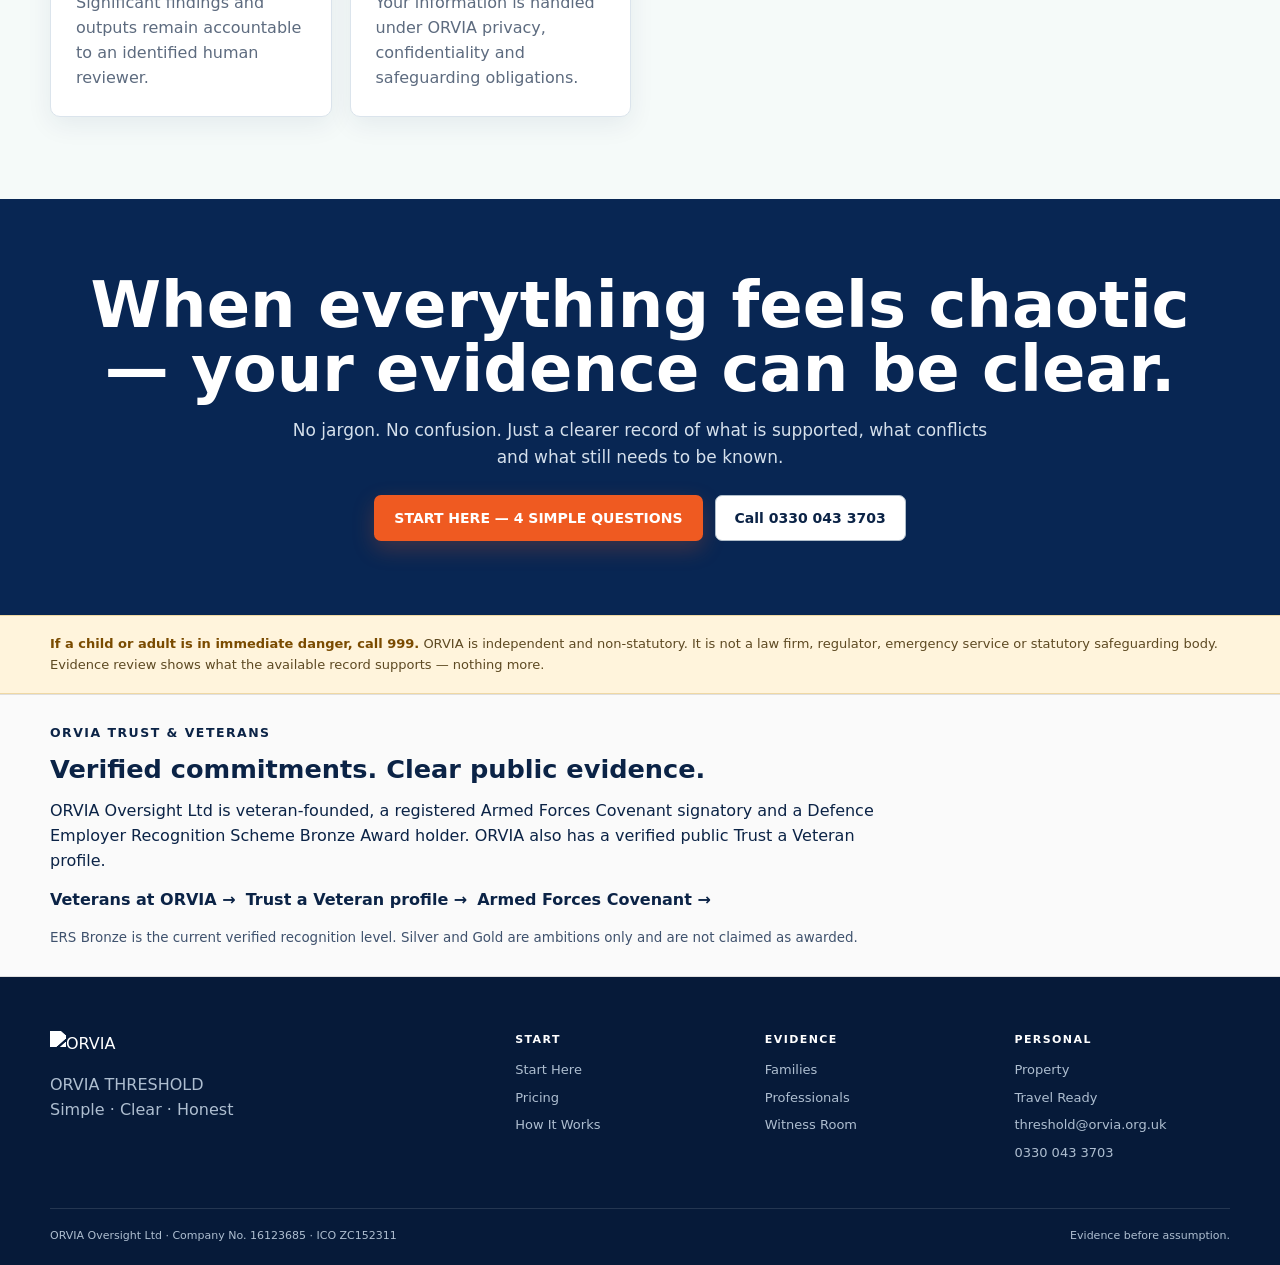
==== commit 5f5f81ef: "Add shared ORVIA trust, veterans and accreditation block" ====
--- a/index.html
+++ b/index.html
@@ -8,10 +8,8 @@
   <link rel="canonical" href="https://threshold.orvia.org.uk/">
   <link rel="icon" href="https://orvia.org.uk/assets/orvia-mark.png">
   <link rel="stylesheet" href="/styles.css">
-<link rel="stylesheet" href="landscape.css">
 </head>
 <body>
-<div class="orvia-landscape"><div class="orvia-landscape__inner"><span class="orvia-landscape__label">ORVIA LANDSCAPE</span><nav class="orvia-landscape__nav" aria-label="ORVIA landscape"><a class="o" href="https://orvia.org.uk/">Oversight</a><a class="r" href="https://orviavoice.co.uk/">Voice</a><a class="v" href="https://threshold.orvia.org.uk/" aria-current="page">Threshold</a><a class="i" href="https://mia.orvia.org.uk/">MIA</a><a class="a" href="https://web.orvia.org.uk/">Web</a></nav></div></div>
   <div class="utility"><div class="wrap">
     <a href="mailto:threshold@orvia.org.uk">threshold@orvia.org.uk</a>
     <a href="tel:03300433703">0330 043 3703</a>
@@ -19,7 +17,7 @@
   </div></div>
 
   <header class="site-header"><div class="wrap nav">
-    <a class="brand orvia-product-brand" href="/"><img class="orvia-master-logo" src="https://orvia.org.uk/assets/orvia-logo.png" alt="ORVIA Oversight"><span class="orvia-product-name"><strong>THRESHOLD</strong><small>Evidence before the decision</small></span></a>
+    <a class="brand" href="/"><img src="https://orvia.org.uk/assets/orvia-logo.png" alt="ORVIA"><span class="threshold-tag">THRESHOLD</span></a>
     <button class="menu-toggle" aria-label="Open navigation">☰</button>
     <nav class="nav-links">
       <a href="/#how">How It Works</a>
@@ -112,7 +110,22 @@
   </main>
 
   <div class="golden"><div class="wrap"><strong>If a child or adult is in immediate danger, call 999.</strong> ORVIA is independent and non-statutory. It is not a law firm, regulator, emergency service or statutory safeguarding body. Evidence review shows what the available record supports — nothing more.</div></div>
-  <footer class="footer"><div class="wrap">
+  <section class="orvia-trust-veterans" aria-label="ORVIA trust and Armed Forces commitments" style="padding:28px 20px;border-top:1px solid rgba(127,127,127,.22);border-bottom:1px solid rgba(127,127,127,.22);background:rgba(127,127,127,.04)">
+  <div style="max-width:1180px;margin:0 auto;display:grid;gap:14px">
+    <div>
+      <p style="margin:0 0 6px;font-size:.78rem;font-weight:800;letter-spacing:.12em;text-transform:uppercase">ORVIA TRUST &amp; VETERANS</p>
+      <h2 style="margin:0 0 8px;font-size:clamp(1.35rem,2vw,2rem)">Verified commitments. Clear public evidence.</h2>
+      <p style="margin:0;max-width:850px">ORVIA Oversight Ltd is veteran-founded, a registered Armed Forces Covenant signatory and a Defence Employer Recognition Scheme Bronze Award holder. ORVIA also has a verified public Trust a Veteran profile.</p>
+    </div>
+    <div style="display:flex;flex-wrap:wrap;gap:10px">
+      <a href="https://orvia.org.uk/veterans" style="font-weight:700">Veterans at ORVIA →</a>
+      <a href="https://www.trustaveteran.com/team/orvia" target="_blank" rel="noopener" style="font-weight:700">Trust a Veteran profile →</a>
+      <a href="https://www.armedforcescovenant.gov.uk/" target="_blank" rel="noopener" style="font-weight:700">Armed Forces Covenant →</a>
+    </div>
+    <p style="margin:0;font-size:.84rem;opacity:.78">ERS Bronze is the current verified recognition level. Silver and Gold are ambitions only and are not claimed as awarded.</p>
+  </div>
+</section>
+<footer class="footer"><div class="wrap">
     <div class="footer-grid">
       <div class="footer-brand"><img src="https://orvia.org.uk/assets/orvia-logo.png" alt="ORVIA"><p>ORVIA THRESHOLD<br>Simple · Clear · Honest</p></div>
       <div><h3>START</h3><a href="/start-here">Start Here</a><a href="/pricing">Pricing</a><a href="/#how">How It Works</a></div>
@@ -123,6 +136,5 @@
   </div></footer>
   <div class="sticky-mobile"><a class="btn btn-primary" href="/start-here">Start Here</a></div>
   <script src="/script.js"></script>
-<script src="/landscape.js" defer></script>
 </body>
 </html>
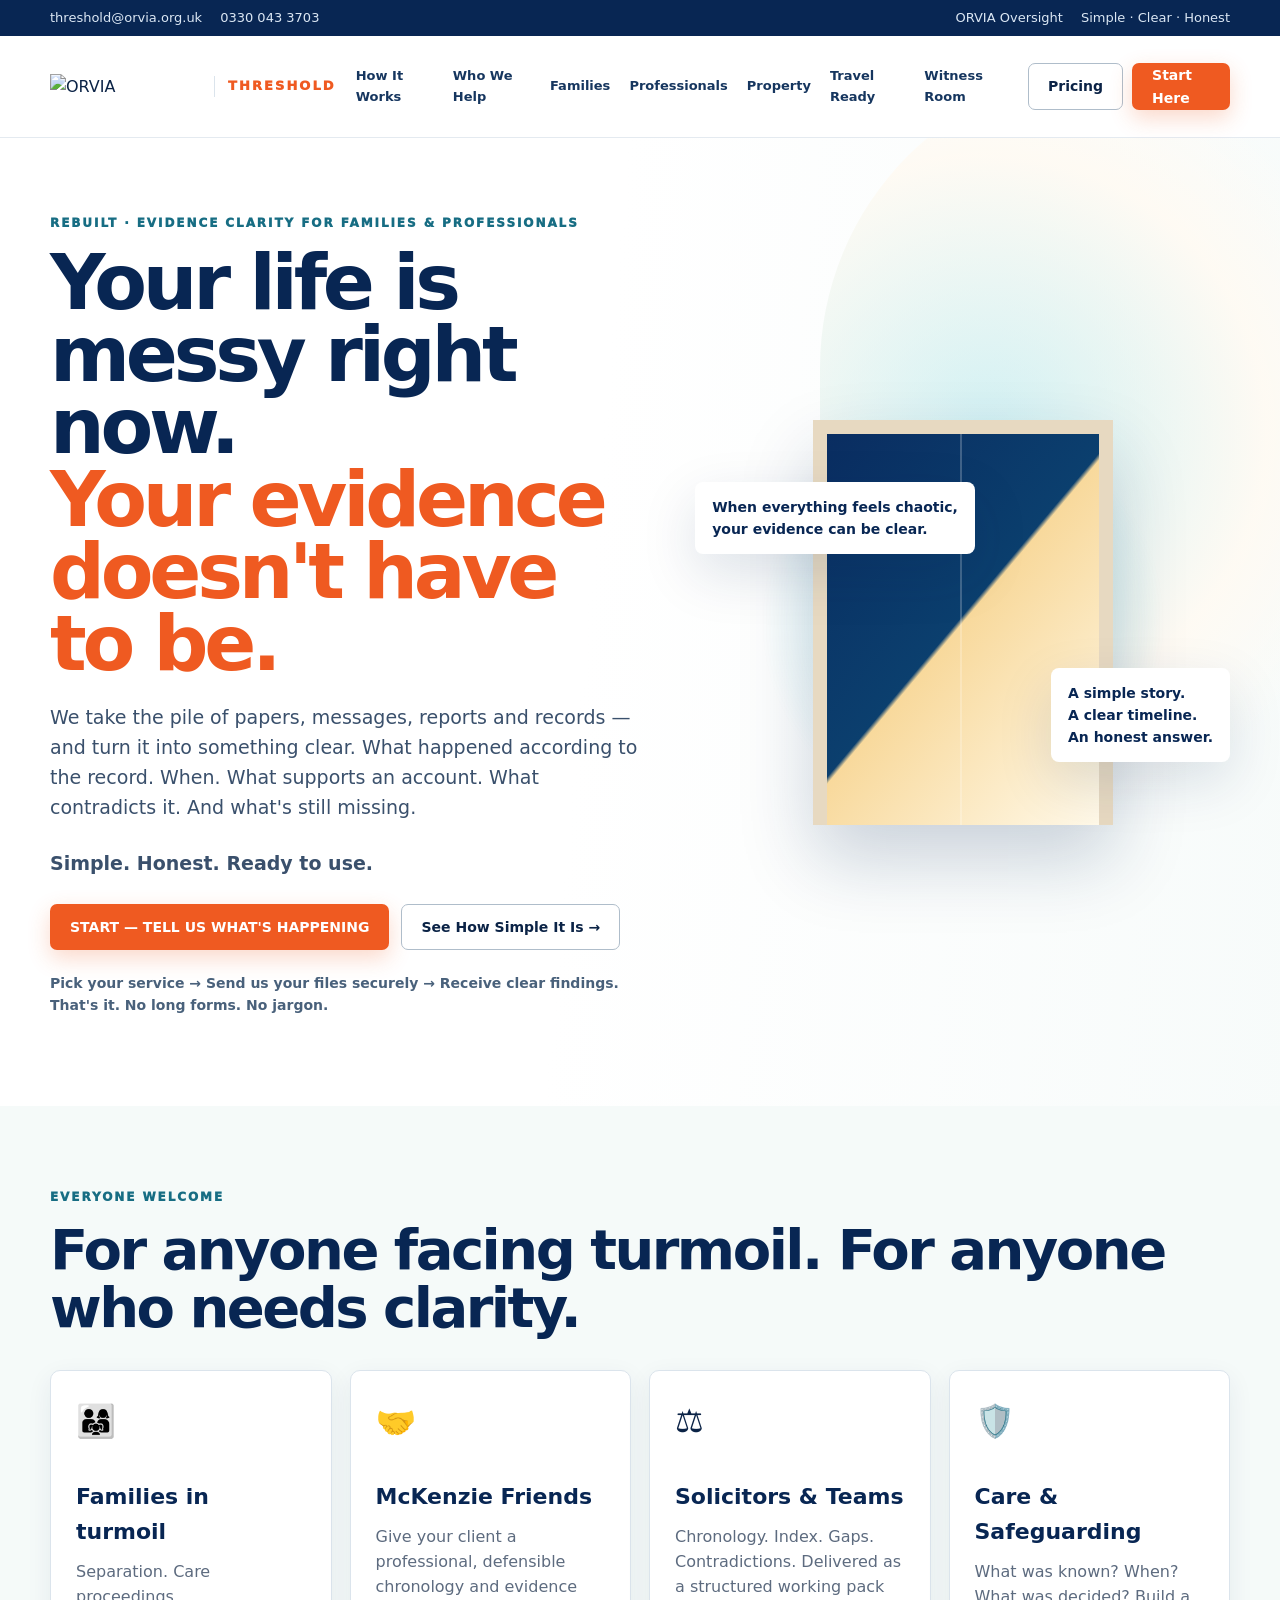
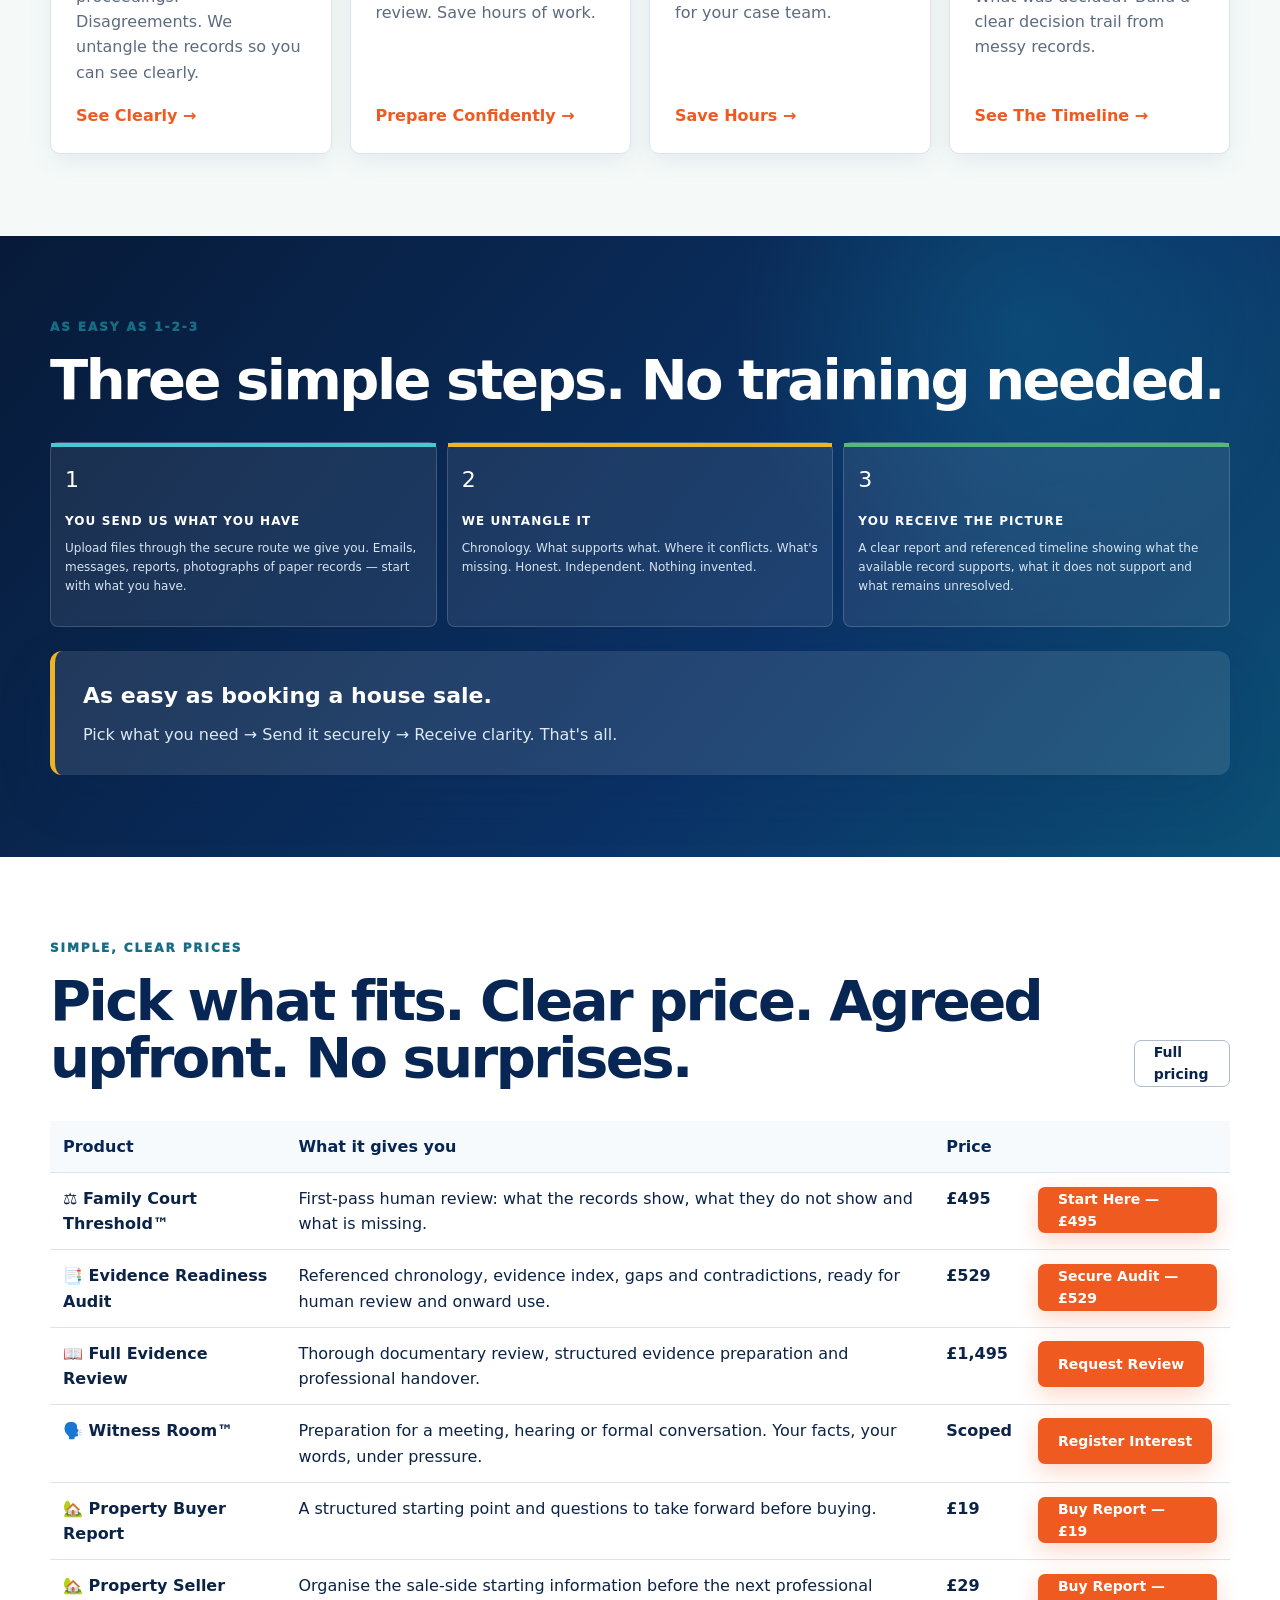
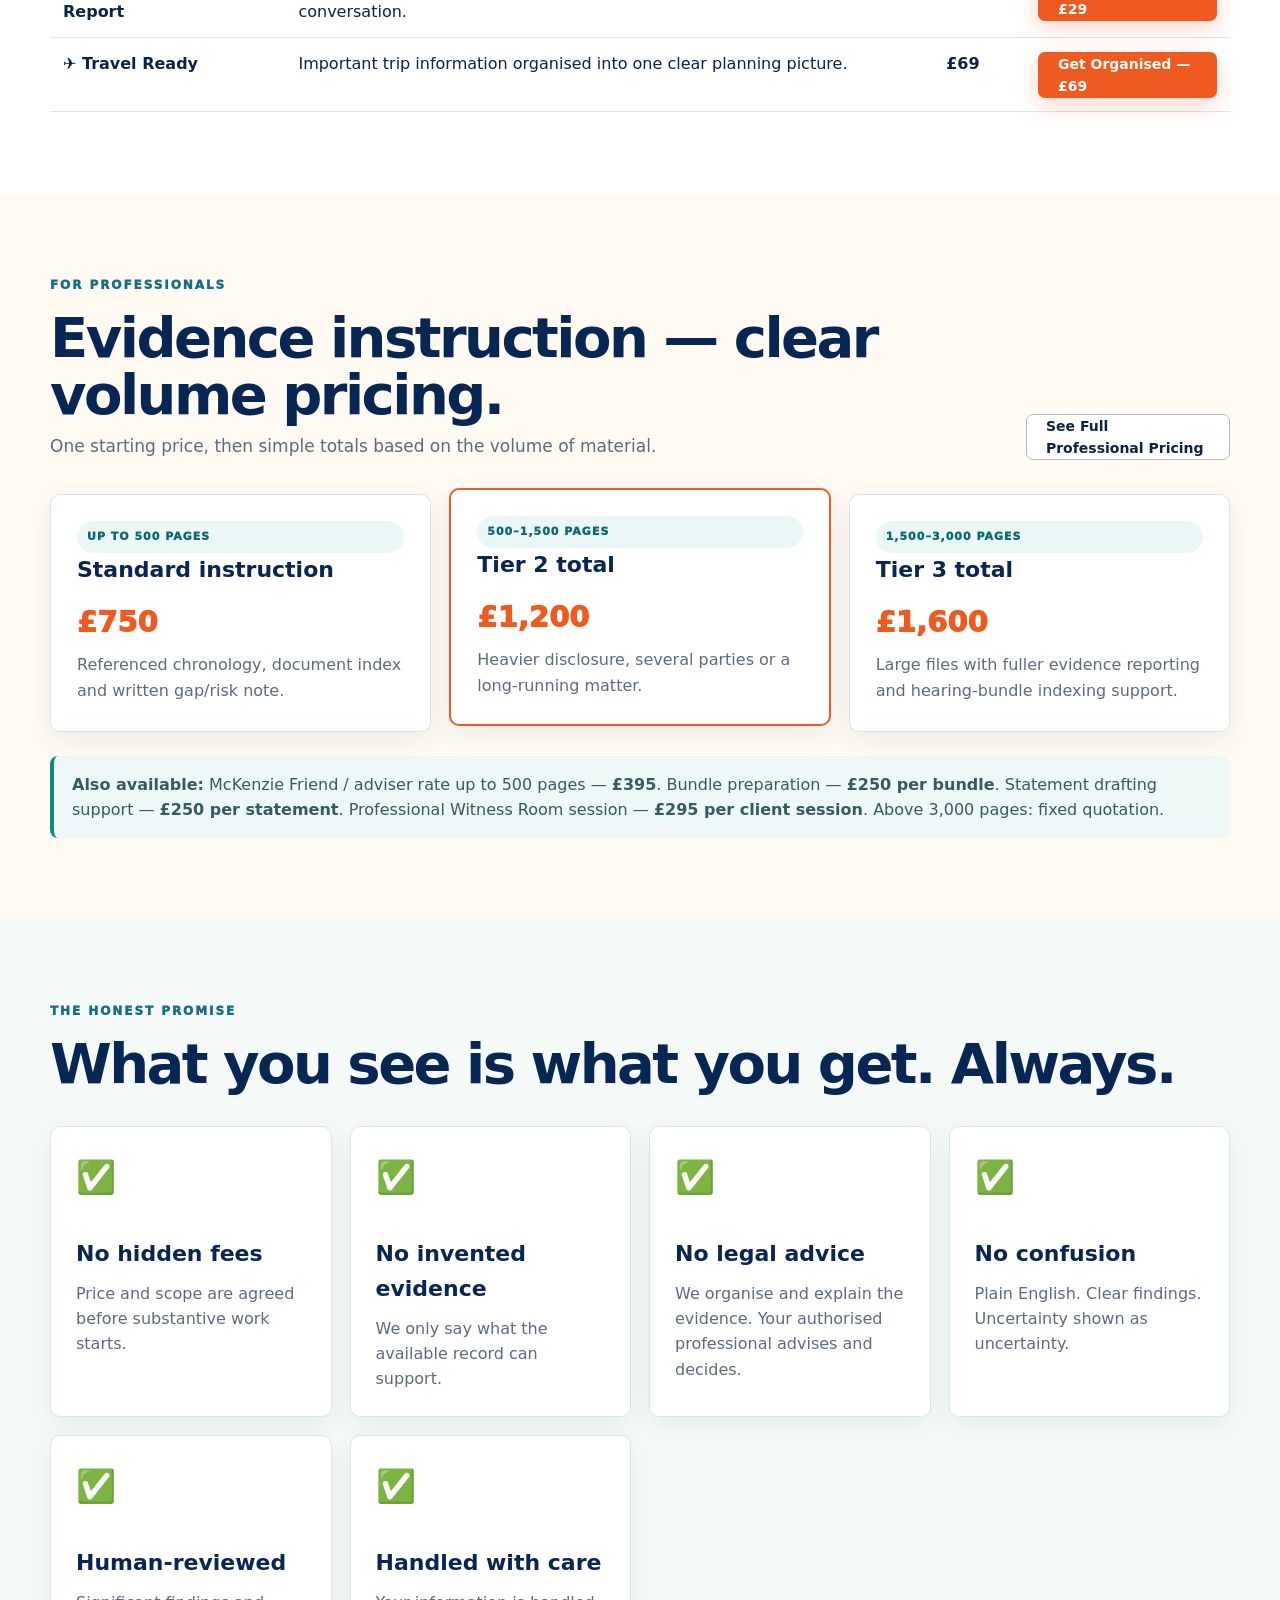
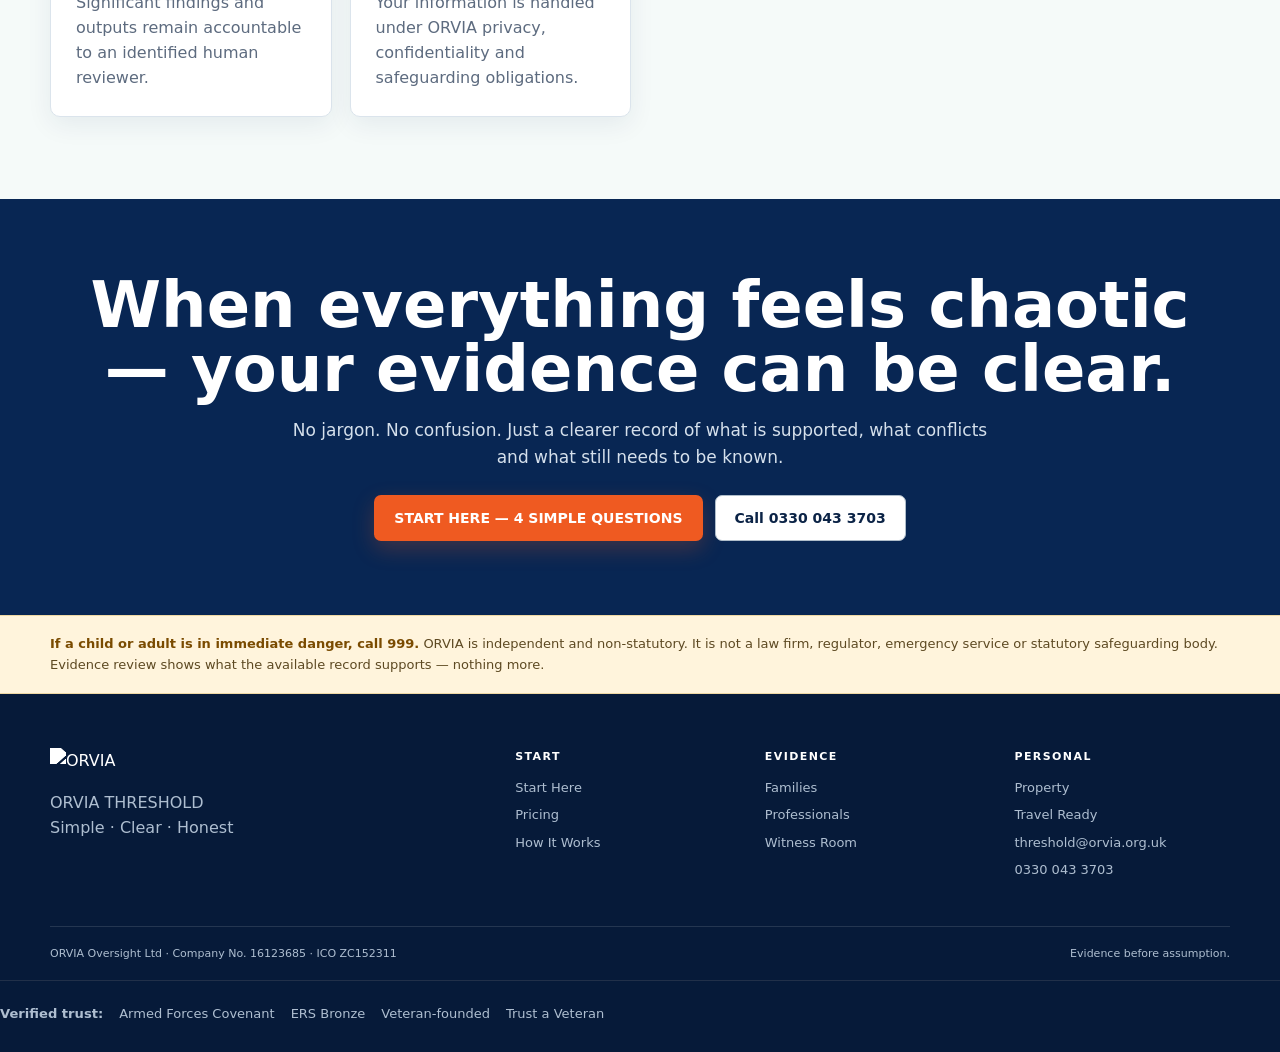
==== commit f477c5c7: "Use single footer with integrated ORVIA trust links" ====
--- a/index.html
+++ b/index.html
@@ -110,22 +110,7 @@
   </main>
 
   <div class="golden"><div class="wrap"><strong>If a child or adult is in immediate danger, call 999.</strong> ORVIA is independent and non-statutory. It is not a law firm, regulator, emergency service or statutory safeguarding body. Evidence review shows what the available record supports — nothing more.</div></div>
-  <section class="orvia-trust-veterans" aria-label="ORVIA trust and Armed Forces commitments" style="padding:28px 20px;border-top:1px solid rgba(127,127,127,.22);border-bottom:1px solid rgba(127,127,127,.22);background:rgba(127,127,127,.04)">
-  <div style="max-width:1180px;margin:0 auto;display:grid;gap:14px">
-    <div>
-      <p style="margin:0 0 6px;font-size:.78rem;font-weight:800;letter-spacing:.12em;text-transform:uppercase">ORVIA TRUST &amp; VETERANS</p>
-      <h2 style="margin:0 0 8px;font-size:clamp(1.35rem,2vw,2rem)">Verified commitments. Clear public evidence.</h2>
-      <p style="margin:0;max-width:850px">ORVIA Oversight Ltd is veteran-founded, a registered Armed Forces Covenant signatory and a Defence Employer Recognition Scheme Bronze Award holder. ORVIA also has a verified public Trust a Veteran profile.</p>
-    </div>
-    <div style="display:flex;flex-wrap:wrap;gap:10px">
-      <a href="https://orvia.org.uk/veterans" style="font-weight:700">Veterans at ORVIA →</a>
-      <a href="https://www.trustaveteran.com/team/orvia" target="_blank" rel="noopener" style="font-weight:700">Trust a Veteran profile →</a>
-      <a href="https://www.armedforcescovenant.gov.uk/" target="_blank" rel="noopener" style="font-weight:700">Armed Forces Covenant →</a>
-    </div>
-    <p style="margin:0;font-size:.84rem;opacity:.78">ERS Bronze is the current verified recognition level. Silver and Gold are ambitions only and are not claimed as awarded.</p>
-  </div>
-</section>
-<footer class="footer"><div class="wrap">
+  <footer class="footer"><div class="wrap">
     <div class="footer-grid">
       <div class="footer-brand"><img src="https://orvia.org.uk/assets/orvia-logo.png" alt="ORVIA"><p>ORVIA THRESHOLD<br>Simple · Clear · Honest</p></div>
       <div><h3>START</h3><a href="/start-here">Start Here</a><a href="/pricing">Pricing</a><a href="/#how">How It Works</a></div>
@@ -133,7 +118,14 @@
       <div><h3>PERSONAL</h3><a href="/home-buyer">Property</a><a href="/travel-buddy">Travel Ready</a><a href="mailto:threshold@orvia.org.uk">threshold@orvia.org.uk</a><a href="tel:03300433703">0330 043 3703</a></div>
     </div>
     <div class="footer-bottom"><span>ORVIA Oversight Ltd · Company No. 16123685 · ICO ZC152311</span><span class="push">Evidence before assumption.</span></div>
-  </div></footer>
+  </div><div class="orvia-footer-trust" style="margin-top:18px;padding-top:16px;border-top:1px solid rgba(127,127,127,.22);display:flex;flex-wrap:wrap;gap:8px 16px;align-items:center;font-size:.82rem">
+  <strong>Verified trust:</strong>
+  <a href="https://orvia.org.uk/veterans">Armed Forces Covenant</a>
+  <a href="https://orvia.org.uk/veterans">ERS Bronze</a>
+  <a href="https://orvia.org.uk/veterans">Veteran-founded</a>
+  <a href="https://www.trustaveteran.com/team/orvia" target="_blank" rel="noopener">Trust a Veteran</a>
+</div>
+</footer>
   <div class="sticky-mobile"><a class="btn btn-primary" href="/start-here">Start Here</a></div>
   <script src="/script.js"></script>
 </body>
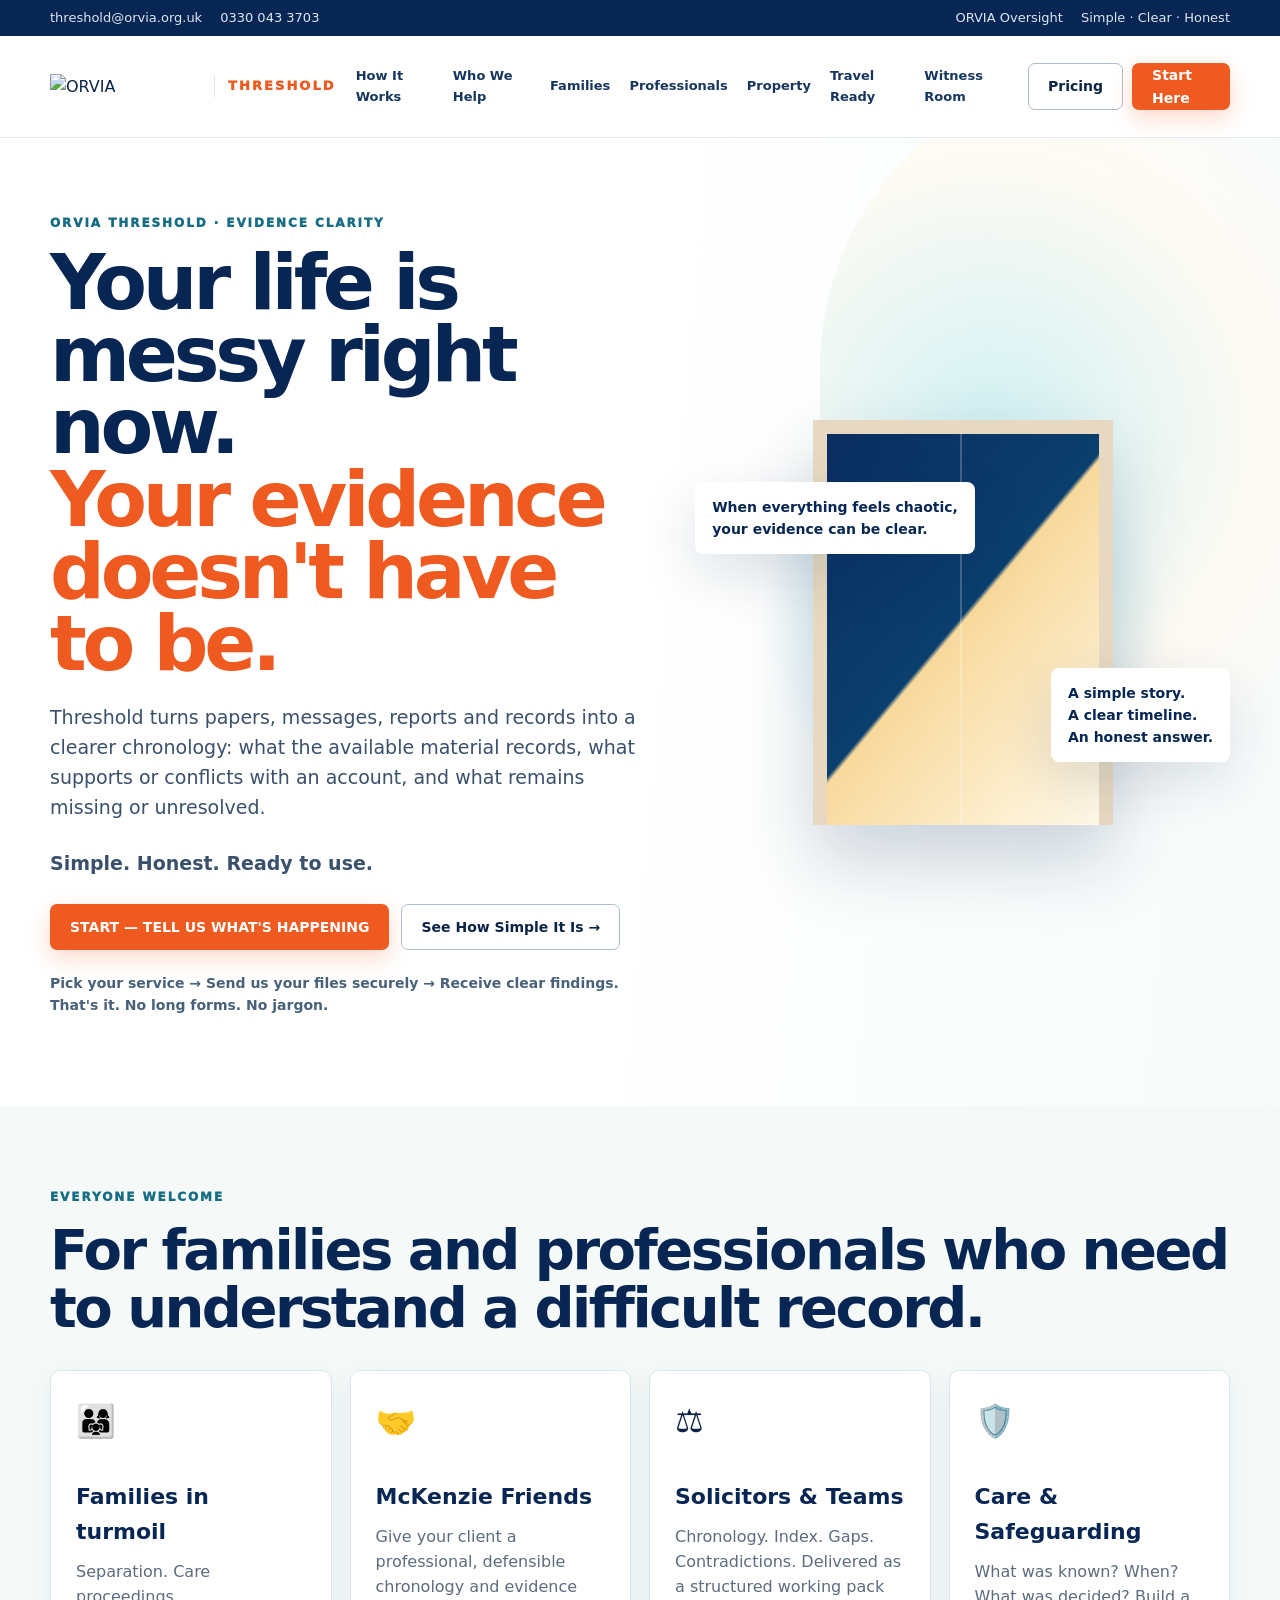
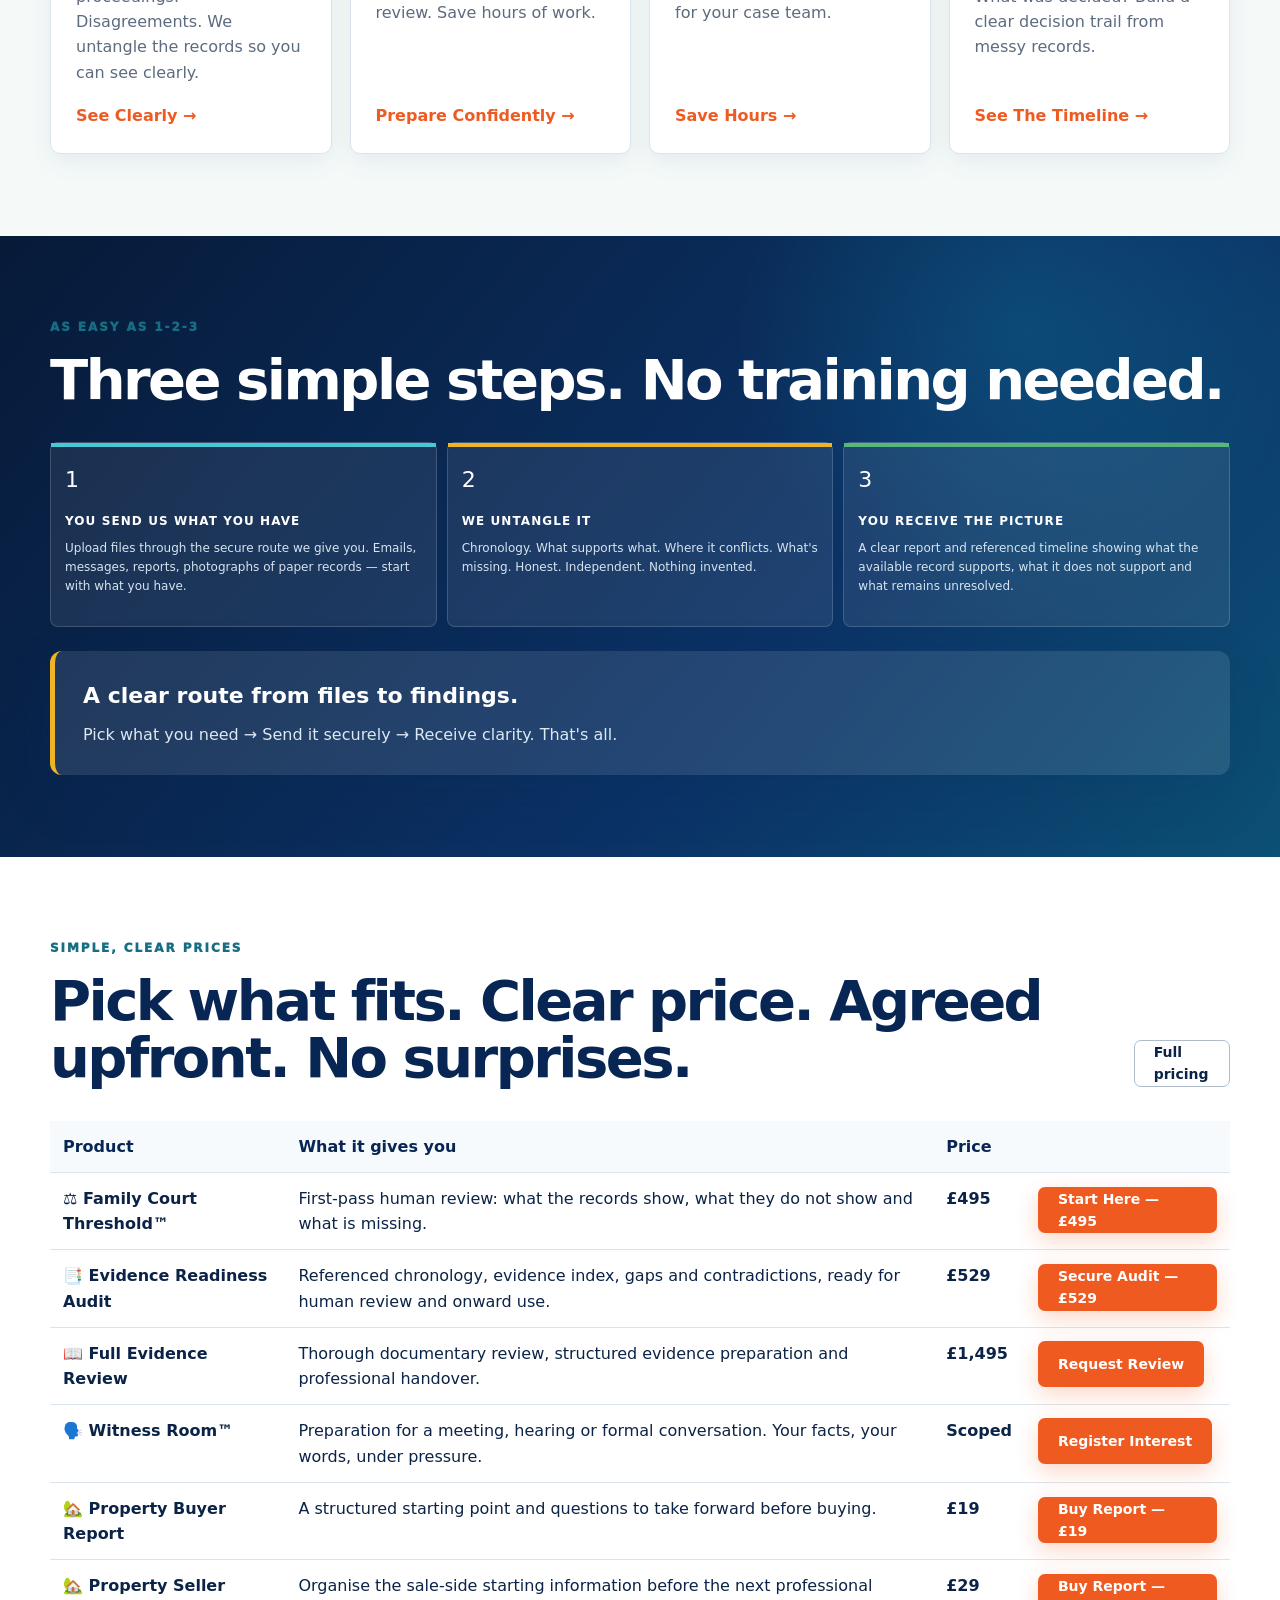
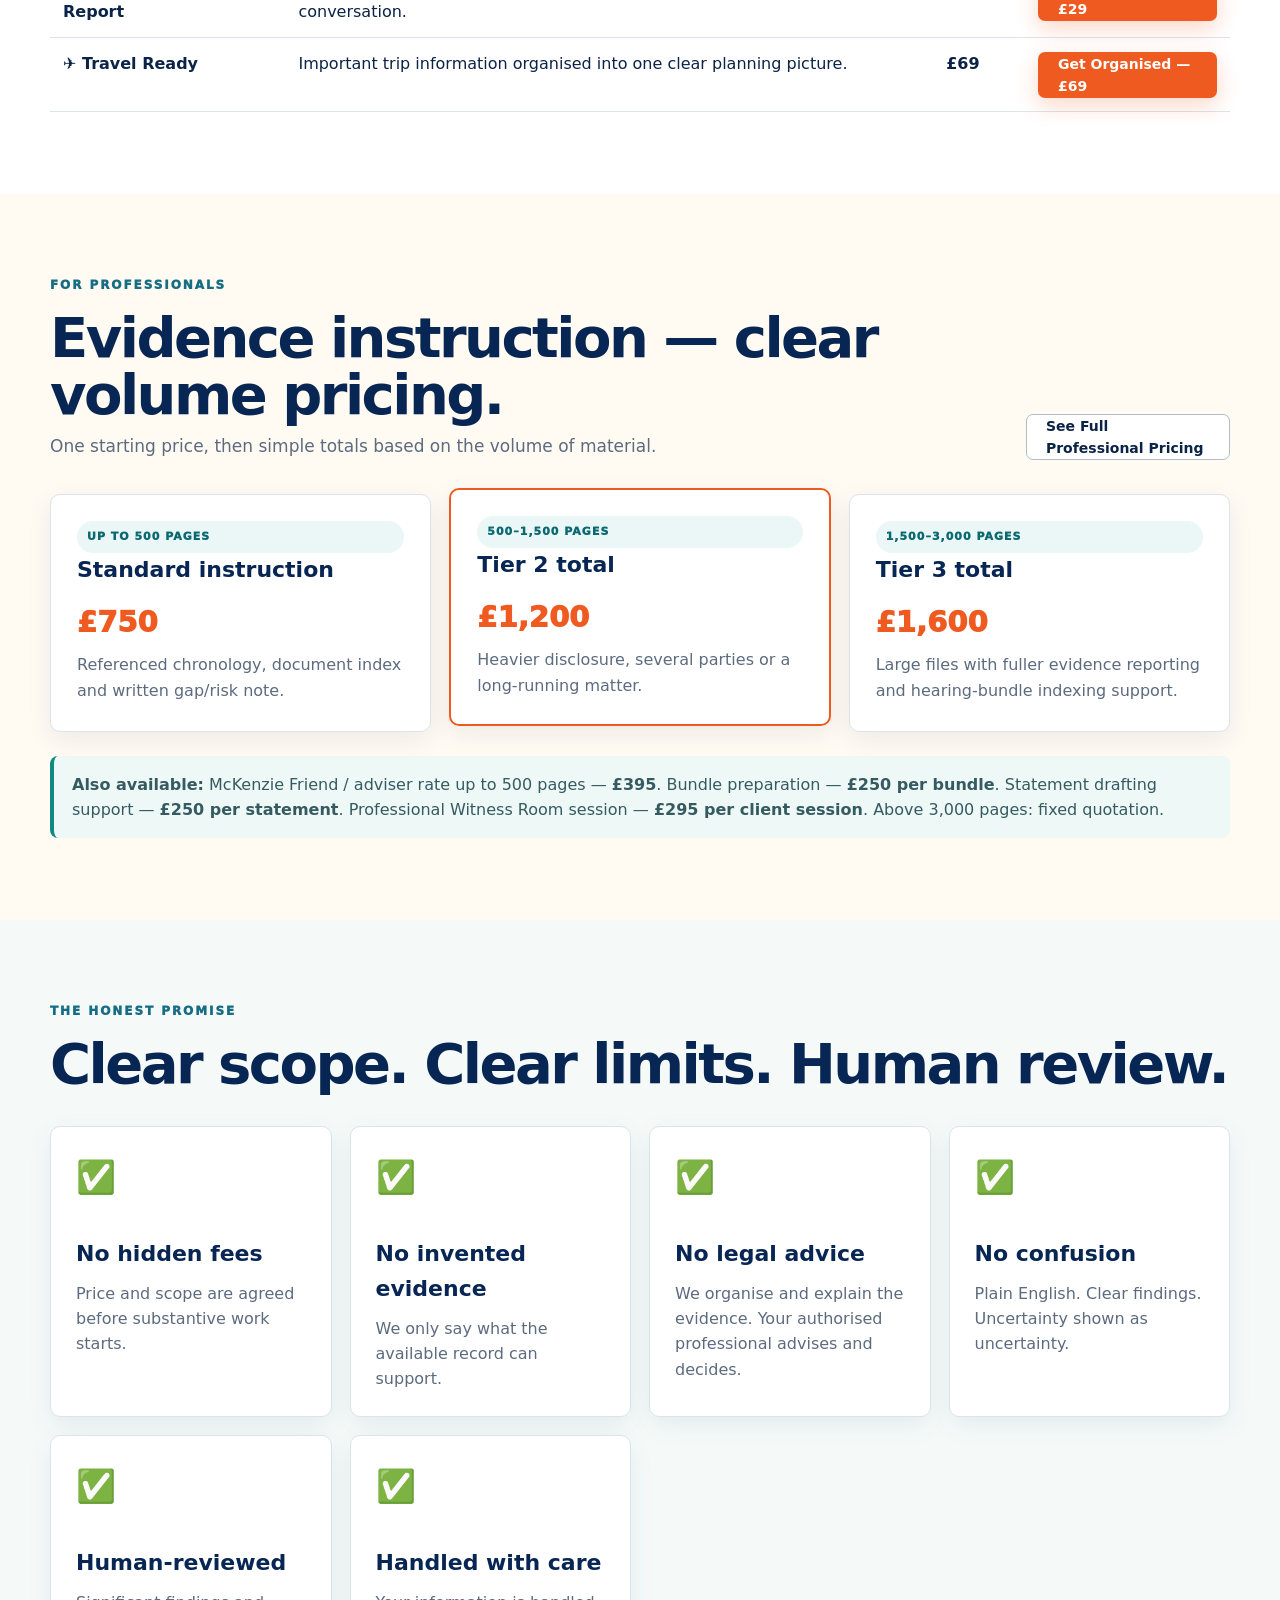
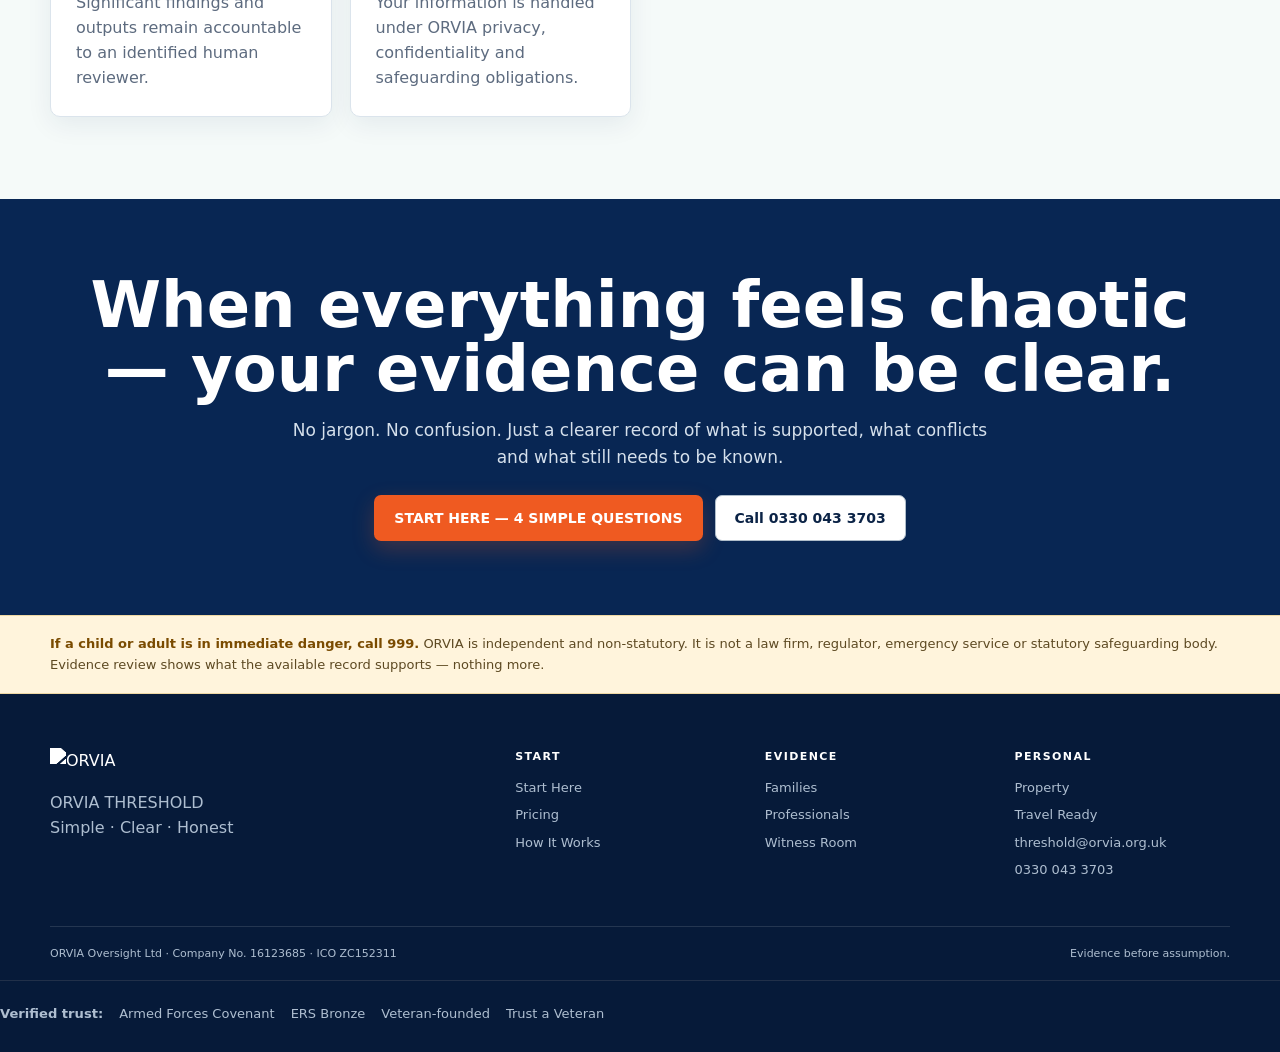
==== commit f50c95d2: "Editorial pass: sharpen customer-facing proposition" ====
--- a/index.html
+++ b/index.html
@@ -34,9 +34,9 @@
   <main>
     <section class="hero"><div class="wrap hero-grid">
       <div class="hero-copy">
-        <p class="eyebrow">REBUILT · EVIDENCE CLARITY FOR FAMILIES &amp; PROFESSIONALS</p>
+        <p class="eyebrow">ORVIA THRESHOLD · EVIDENCE CLARITY</p>
         <h1>Your life is messy right now.<br><span>Your evidence doesn't have to be.</span></h1>
-        <p class="lead">We take the pile of papers, messages, reports and records — and turn it into something clear. What happened according to the record. When. What supports an account. What contradicts it. And what's still missing.</p>
+        <p class="lead">Threshold turns papers, messages, reports and records into a clearer chronology: what the available material records, what supports or conflicts with an account, and what remains missing or unresolved.</p>
         <p class="lead"><strong>Simple. Honest. Ready to use.</strong></p>
         <div class="hero-actions"><a class="btn btn-primary" href="/start-here">START — TELL US WHAT'S HAPPENING</a><a class="btn btn-outline" href="#how">See How Simple It Is →</a></div>
         <p class="trust-line">Pick your service → Send us your files securely → Receive clear findings. That's it. No long forms. No jargon.</p>
@@ -45,7 +45,7 @@
     </div></section>
 
     <section id="who" class="section section-soft"><div class="wrap">
-      <div class="section-head"><div><p class="eyebrow">EVERYONE WELCOME</p><h2>For anyone facing turmoil. For anyone who needs clarity.</h2></div></div>
+      <div class="section-head"><div><p class="eyebrow">EVERYONE WELCOME</p><h2>For families and professionals who need to understand a difficult record.</h2></div></div>
       <div class="route-grid">
         <a class="route-card" href="/families"><div class="route-icon">👨‍👩‍👧</div><h3>Families in turmoil</h3><p>Separation. Care proceedings. Disagreements. We untangle the records so you can see clearly.</p><span class="arrow">See Clearly →</span></a>
         <a class="route-card" href="/professionals"><div class="route-icon">🤝</div><h3>McKenzie Friends</h3><p>Give your client a professional, defensible chronology and evidence review. Save hours of work.</p><span class="arrow">Prepare Confidently →</span></a>
@@ -61,7 +61,7 @@
         <div class="step" style="--accent:#efb425"><span>2</span><b>WE UNTANGLE IT</b><p>Chronology. What supports what. Where it conflicts. What's missing. Honest. Independent. Nothing invented.</p></div>
         <div class="step" style="--accent:#58b77a"><span>3</span><b>YOU RECEIVE THE PICTURE</b><p>A clear report and referenced timeline showing what the available record supports, what it does not support and what remains unresolved.</p></div>
       </div>
-      <div class="promise" style="margin-top:24px;background:rgba(255,255,255,.1);border-left-color:#efb425"><strong style="color:white">As easy as booking a house sale.</strong><p style="color:#dce8f2">Pick what you need → Send it securely → Receive clarity. That's all.</p></div>
+      <div class="promise" style="margin-top:24px;background:rgba(255,255,255,.1);border-left-color:#efb425"><strong style="color:white">A clear route from files to findings.</strong><p style="color:#dce8f2">Pick what you need → Send it securely → Receive clarity. That's all.</p></div>
     </div></section>
 
     <section id="services" class="section"><div class="wrap">
@@ -91,7 +91,7 @@
     </div></section>
 
     <section class="section section-soft"><div class="wrap">
-      <div class="section-head"><div><p class="eyebrow">THE HONEST PROMISE</p><h2>What you see is what you get. Always.</h2></div></div>
+      <div class="section-head"><div><p class="eyebrow">THE HONEST PROMISE</p><h2>Clear scope. Clear limits. Human review.</h2></div></div>
       <div class="route-grid">
         <div class="route-card"><div class="route-icon">✅</div><h3>No hidden fees</h3><p>Price and scope are agreed before substantive work starts.</p></div>
         <div class="route-card"><div class="route-icon">✅</div><h3>No invented evidence</h3><p>We only say what the available record can support.</p></div>
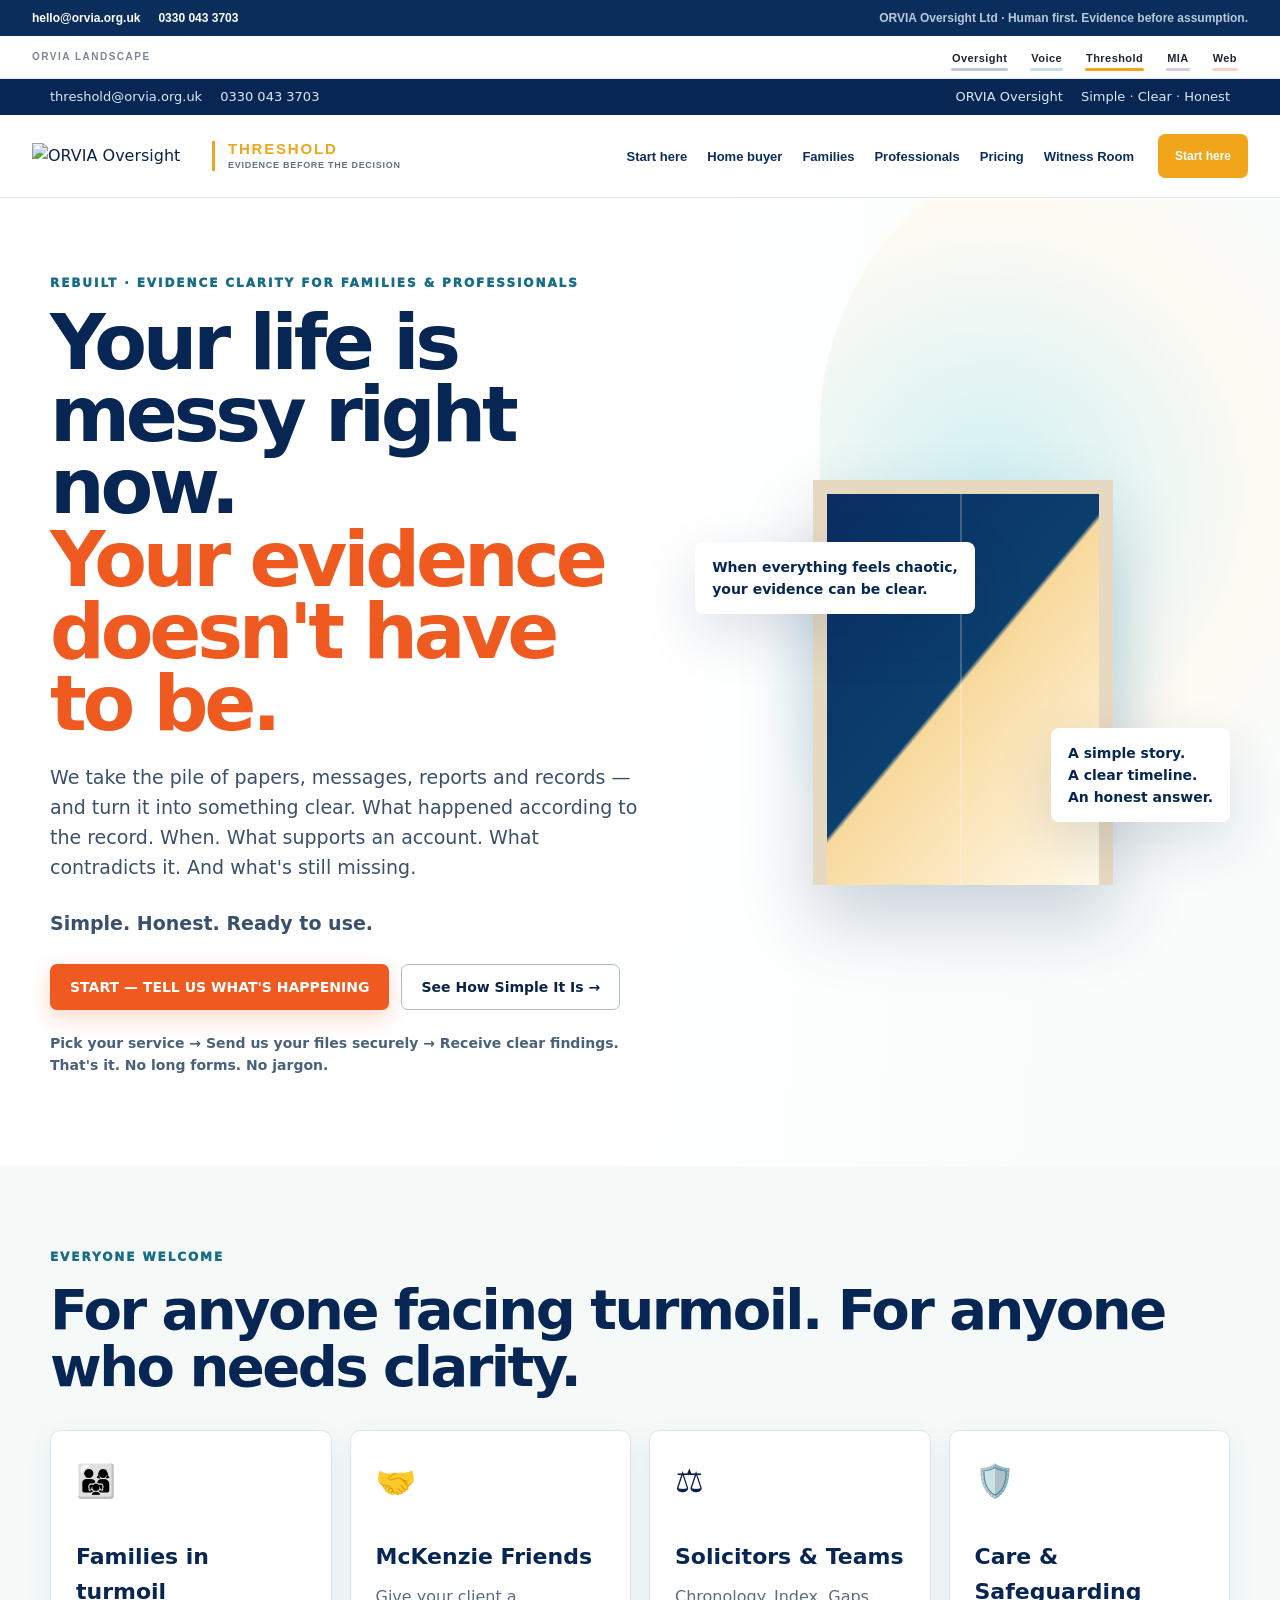
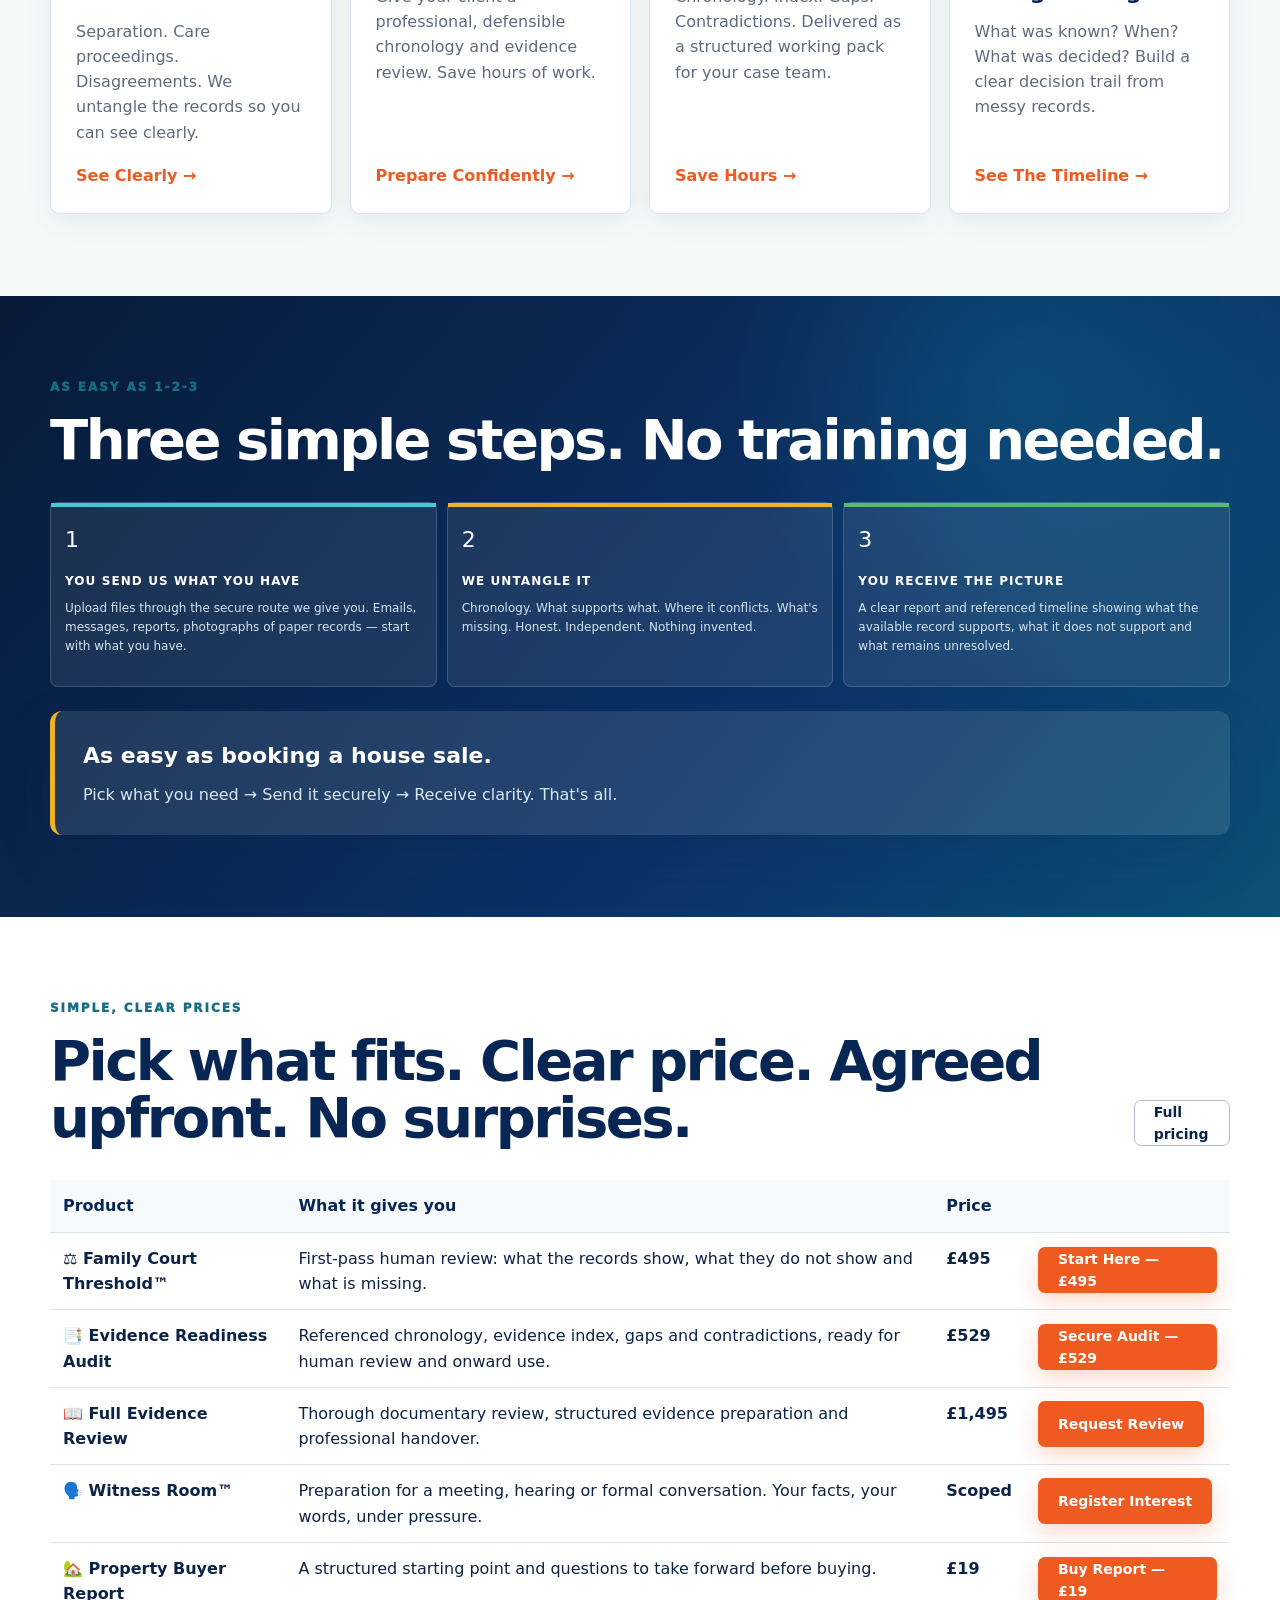
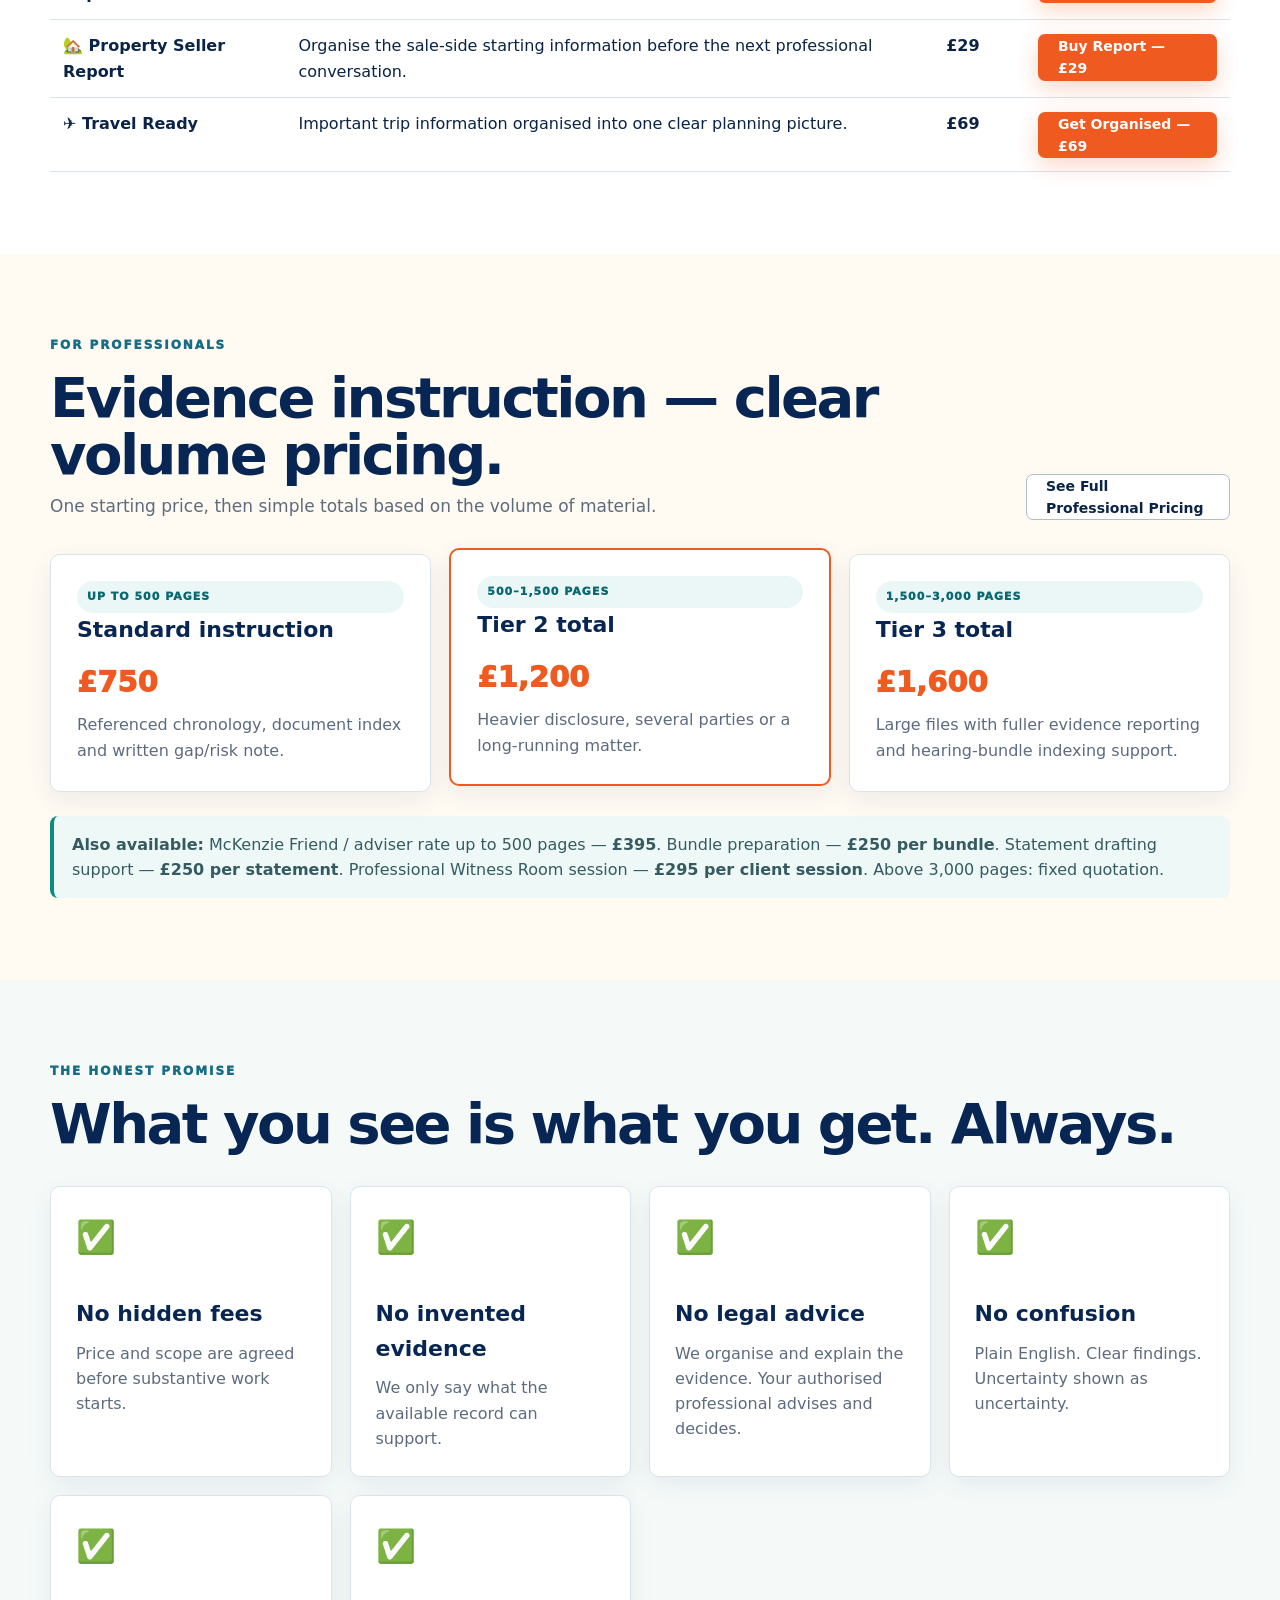
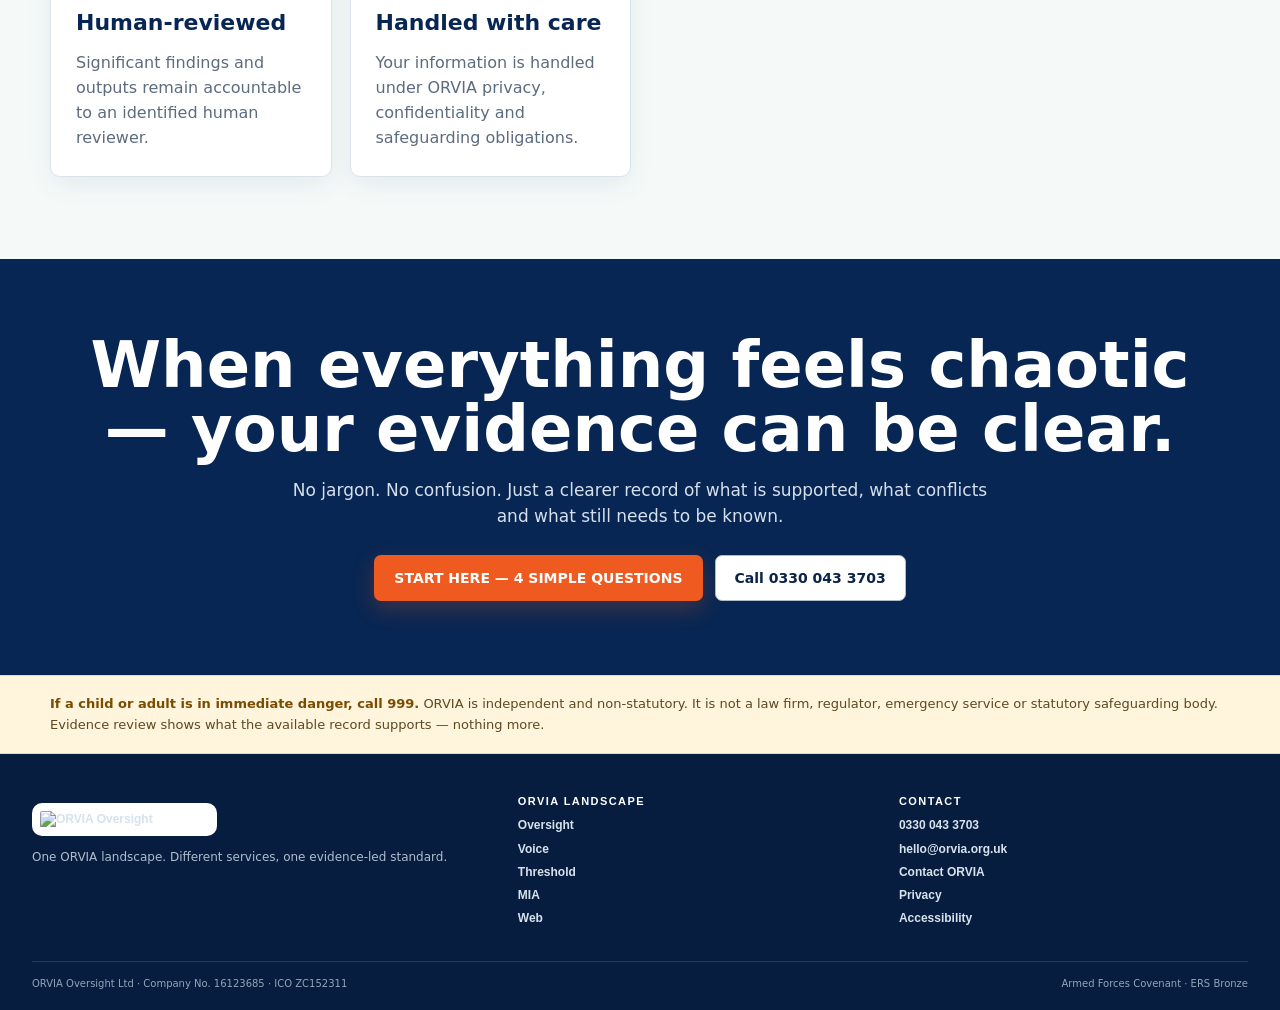
==== commit 579b2945: "Merge 8a04ef92cf2c1d68fa17906496c67c4034cca9b0 into f477c5c7496eefd58a03d8280e3ac1e3bf9ee4c9" ====
--- a/index.html
+++ b/index.html
@@ -8,8 +8,10 @@
   <link rel="canonical" href="https://threshold.orvia.org.uk/">
   <link rel="icon" href="https://orvia.org.uk/assets/orvia-mark.png">
   <link rel="stylesheet" href="/styles.css">
+<link rel="stylesheet" href="landscape.css">
 </head>
 <body>
+<div class="orvia-landscape"><div class="orvia-landscape__inner"><span class="orvia-landscape__label">ORVIA LANDSCAPE</span><nav class="orvia-landscape__nav" aria-label="ORVIA landscape"><a class="o" href="https://orvia.org.uk/">Oversight</a><a class="r" href="https://orviavoice.co.uk/">Voice</a><a class="v" href="https://threshold.orvia.org.uk/" aria-current="page">Threshold</a><a class="i" href="https://mia.orvia.org.uk/">MIA</a><a class="a" href="https://web.orvia.org.uk/">Web</a></nav></div></div>
   <div class="utility"><div class="wrap">
     <a href="mailto:threshold@orvia.org.uk">threshold@orvia.org.uk</a>
     <a href="tel:03300433703">0330 043 3703</a>
@@ -17,7 +19,7 @@
   </div></div>
 
   <header class="site-header"><div class="wrap nav">
-    <a class="brand" href="/"><img src="https://orvia.org.uk/assets/orvia-logo.png" alt="ORVIA"><span class="threshold-tag">THRESHOLD</span></a>
+    <a class="brand orvia-product-brand" href="/"><img class="orvia-master-logo" src="https://orvia.org.uk/assets/orvia-logo.png" alt="ORVIA Oversight"><span class="orvia-product-name"><strong>THRESHOLD</strong><small>Evidence before the decision</small></span></a>
     <button class="menu-toggle" aria-label="Open navigation">☰</button>
     <nav class="nav-links">
       <a href="/#how">How It Works</a>
@@ -34,9 +36,9 @@
   <main>
     <section class="hero"><div class="wrap hero-grid">
       <div class="hero-copy">
-        <p class="eyebrow">ORVIA THRESHOLD · EVIDENCE CLARITY</p>
+        <p class="eyebrow">REBUILT · EVIDENCE CLARITY FOR FAMILIES &amp; PROFESSIONALS</p>
         <h1>Your life is messy right now.<br><span>Your evidence doesn't have to be.</span></h1>
-        <p class="lead">Threshold turns papers, messages, reports and records into a clearer chronology: what the available material records, what supports or conflicts with an account, and what remains missing or unresolved.</p>
+        <p class="lead">We take the pile of papers, messages, reports and records — and turn it into something clear. What happened according to the record. When. What supports an account. What contradicts it. And what's still missing.</p>
         <p class="lead"><strong>Simple. Honest. Ready to use.</strong></p>
         <div class="hero-actions"><a class="btn btn-primary" href="/start-here">START — TELL US WHAT'S HAPPENING</a><a class="btn btn-outline" href="#how">See How Simple It Is →</a></div>
         <p class="trust-line">Pick your service → Send us your files securely → Receive clear findings. That's it. No long forms. No jargon.</p>
@@ -45,7 +47,7 @@
     </div></section>
 
     <section id="who" class="section section-soft"><div class="wrap">
-      <div class="section-head"><div><p class="eyebrow">EVERYONE WELCOME</p><h2>For families and professionals who need to understand a difficult record.</h2></div></div>
+      <div class="section-head"><div><p class="eyebrow">EVERYONE WELCOME</p><h2>For anyone facing turmoil. For anyone who needs clarity.</h2></div></div>
       <div class="route-grid">
         <a class="route-card" href="/families"><div class="route-icon">👨‍👩‍👧</div><h3>Families in turmoil</h3><p>Separation. Care proceedings. Disagreements. We untangle the records so you can see clearly.</p><span class="arrow">See Clearly →</span></a>
         <a class="route-card" href="/professionals"><div class="route-icon">🤝</div><h3>McKenzie Friends</h3><p>Give your client a professional, defensible chronology and evidence review. Save hours of work.</p><span class="arrow">Prepare Confidently →</span></a>
@@ -61,7 +63,7 @@
         <div class="step" style="--accent:#efb425"><span>2</span><b>WE UNTANGLE IT</b><p>Chronology. What supports what. Where it conflicts. What's missing. Honest. Independent. Nothing invented.</p></div>
         <div class="step" style="--accent:#58b77a"><span>3</span><b>YOU RECEIVE THE PICTURE</b><p>A clear report and referenced timeline showing what the available record supports, what it does not support and what remains unresolved.</p></div>
       </div>
-      <div class="promise" style="margin-top:24px;background:rgba(255,255,255,.1);border-left-color:#efb425"><strong style="color:white">A clear route from files to findings.</strong><p style="color:#dce8f2">Pick what you need → Send it securely → Receive clarity. That's all.</p></div>
+      <div class="promise" style="margin-top:24px;background:rgba(255,255,255,.1);border-left-color:#efb425"><strong style="color:white">As easy as booking a house sale.</strong><p style="color:#dce8f2">Pick what you need → Send it securely → Receive clarity. That's all.</p></div>
     </div></section>
 
     <section id="services" class="section"><div class="wrap">
@@ -91,7 +93,7 @@
     </div></section>
 
     <section class="section section-soft"><div class="wrap">
-      <div class="section-head"><div><p class="eyebrow">THE HONEST PROMISE</p><h2>Clear scope. Clear limits. Human review.</h2></div></div>
+      <div class="section-head"><div><p class="eyebrow">THE HONEST PROMISE</p><h2>What you see is what you get. Always.</h2></div></div>
       <div class="route-grid">
         <div class="route-card"><div class="route-icon">✅</div><h3>No hidden fees</h3><p>Price and scope are agreed before substantive work starts.</p></div>
         <div class="route-card"><div class="route-icon">✅</div><h3>No invented evidence</h3><p>We only say what the available record can support.</p></div>
@@ -128,5 +130,6 @@
 </footer>
   <div class="sticky-mobile"><a class="btn btn-primary" href="/start-here">Start Here</a></div>
   <script src="/script.js"></script>
+<script src="/landscape.js" defer></script>
 </body>
 </html>
--- a/landscape.css
+++ b/landscape.css
@@ -0,0 +1,55 @@
+:root{
+  --orvia-o:#0B2D5C;--orvia-r:#2F7F86;--orvia-v:#F0A51A;--orvia-i:#6A2E7C;--orvia-a:#E34B23;
+  --orvia-canvas:#F8F7F3;--orvia-line:rgba(11,45,92,.12);--orvia-ink:#1d2734;--orvia-muted:#606b78;
+  --orvia-accent:var(--orvia-o);--orvia-wide:1360px
+}
+.orvia-landscape{background:#fff;border-bottom:1px solid var(--orvia-line);position:relative;z-index:80}
+.orvia-landscape__inner{width:min(calc(100% - 64px),var(--orvia-wide));margin:0 auto;display:flex;align-items:center;gap:8px;min-height:42px}
+.orvia-landscape__label{font:800 10px/1 Inter,Arial,sans-serif;letter-spacing:.15em;text-transform:uppercase;color:#7a8794;margin-right:auto;white-space:nowrap}
+.orvia-landscape__nav{display:flex;align-items:stretch;gap:2px}
+.orvia-landscape__nav a{position:relative;padding:14px 11px 12px;text-decoration:none!important;font:800 11px/1 Inter,Arial,sans-serif;letter-spacing:.04em;color:var(--orvia-ink)}
+.orvia-landscape__nav a:after{content:"";position:absolute;left:10px;right:10px;bottom:5px;height:3px;border-radius:3px;background:var(--tone);opacity:.26}
+.orvia-landscape__nav a:hover:after,.orvia-landscape__nav a[aria-current="page"]:after{opacity:1}
+.orvia-landscape__nav .o{--tone:var(--orvia-o)}.orvia-landscape__nav .r{--tone:var(--orvia-r)}
+.orvia-landscape__nav .v{--tone:var(--orvia-v)}.orvia-landscape__nav .i{--tone:var(--orvia-i)}.orvia-landscape__nav .a{--tone:var(--orvia-a)}
+.orvia-product-brand{display:flex!important;align-items:center!important;gap:14px!important;min-width:0}
+.orvia-product-brand .orvia-master-logo{width:166px!important;height:auto!important;object-fit:contain!important}
+.orvia-product-brand .orvia-product-name{display:grid;gap:4px;border-left:3px solid var(--orvia-accent);padding-left:13px;line-height:1}
+.orvia-product-brand .orvia-product-name strong{font:900 15px/1 Inter,Arial,sans-serif;letter-spacing:.12em;text-transform:uppercase;color:var(--orvia-accent)}
+.orvia-product-brand .orvia-product-name small{font:700 9px/1.2 Inter,Arial,sans-serif;letter-spacing:.08em;text-transform:uppercase;color:#647383;white-space:nowrap}
+.orvia-family-footer{border-top:1px solid var(--orvia-line);margin-top:28px;padding-top:16px;font-size:12px;color:var(--orvia-muted)}
+@media(min-width:1500px){.orvia-landscape__inner{width:min(calc(100% - 96px),var(--orvia-wide))}}
+@media(max-width:820px){.orvia-landscape{overflow-x:auto}.orvia-landscape__inner{width:max-content;min-width:100%;padding:0 14px}.orvia-landscape__label{display:none}.orvia-product-brand .orvia-master-logo{width:142px!important}.orvia-product-brand .orvia-product-name small{display:none}}
+@media(max-width:520px){.orvia-landscape__nav a{padding:13px 9px 11px;font-size:10px}.orvia-product-brand .orvia-master-logo{width:126px!important}.orvia-product-brand .orvia-product-name strong{font-size:12px}}
+
+:root{--orvia-accent:var(--orvia-v)}
+
+.orvia-contactbar{background:var(--orvia-o);color:#dfe8f1}
+.orvia-contactbar__inner{width:min(calc(100% - 64px),var(--orvia-wide));margin:0 auto;min-height:36px;display:flex;align-items:center;gap:18px;font:700 12px/1 Inter,Arial,sans-serif}
+.orvia-contactbar a{color:#fff!important;text-decoration:none!important}
+.orvia-contactbar .push{margin-left:auto;color:#b8c8d9}
+.orvia-common-footer{background:#071d3f;color:#c9d5e2;padding:42px 0 18px;margin-top:0}
+.orvia-common-footer__inner{width:min(calc(100% - 64px),var(--orvia-wide));margin:0 auto;display:grid;grid-template-columns:1.3fr 1fr 1fr;gap:32px;align-items:start}
+.orvia-common-footer__brand img{width:185px;height:auto;background:#fff;border-radius:10px;padding:8px}
+.orvia-common-footer h4{margin:0 0 10px;color:#fff;font:800 11px/1 Inter,Arial,sans-serif;letter-spacing:.13em;text-transform:uppercase}
+.orvia-common-footer a{display:block;color:#d7e2ec!important;text-decoration:none!important;margin:7px 0;font:600 12px/1.35 Inter,Arial,sans-serif}
+.orvia-common-footer p{margin:12px 0 0;color:#aebed0;font-size:12px;line-height:1.55;max-width:420px}
+.orvia-common-footer__base{width:min(calc(100% - 64px),var(--orvia-wide));margin:28px auto 0;border-top:1px solid rgba(255,255,255,.12);padding-top:14px;display:flex;gap:16px;flex-wrap:wrap;font-size:10px;color:#91a5ba}
+.orvia-common-footer__base .push{margin-left:auto}
+@media(max-width:820px){.orvia-contactbar__inner,.orvia-common-footer__inner,.orvia-common-footer__base{width:calc(100% - 28px)}.orvia-common-footer__inner{grid-template-columns:1fr 1fr}.orvia-common-footer__brand{grid-column:1/-1}}
+@media(max-width:560px){.orvia-contactbar__inner{gap:10px;font-size:10px}.orvia-contactbar .push{display:none}.orvia-common-footer__inner{grid-template-columns:1fr}.orvia-common-footer__brand{grid-column:auto}.orvia-common-footer__base .push{margin-left:0;width:100%}}
+
+.orvia-family-header{background:rgba(255,255,255,.98);border-bottom:1px solid var(--orvia-line);position:sticky;top:0;z-index:70;backdrop-filter:blur(12px)}
+.orvia-family-header__inner{width:min(calc(100% - 64px),var(--orvia-wide));margin:0 auto;min-height:82px;display:flex;align-items:center;gap:24px}
+.orvia-family-header__brand{display:flex;align-items:center;gap:14px;text-decoration:none!important;min-width:0}
+.orvia-family-header__brand img{width:166px!important;height:auto!important;display:block}
+.orvia-family-header__product{border-left:3px solid var(--orvia-accent);padding-left:13px;display:grid;gap:4px;line-height:1}
+.orvia-family-header__product strong{font:900 15px/1 Inter,Arial,sans-serif;letter-spacing:.12em;text-transform:uppercase;color:var(--orvia-accent)}
+.orvia-family-header__product small{font:700 9px/1.2 Inter,Arial,sans-serif;letter-spacing:.08em;text-transform:uppercase;color:#647383;white-space:nowrap}
+.orvia-family-header__nav{margin-left:auto;display:flex;align-items:center;gap:20px}
+.orvia-family-header__nav a{position:relative;text-decoration:none!important;color:var(--orvia-o)!important;font:800 13px/1 Inter,Arial,sans-serif;padding:31px 0}
+.orvia-family-header__nav a:after{content:"";position:absolute;left:0;right:100%;bottom:18px;height:2px;background:var(--orvia-accent);transition:.18s}
+.orvia-family-header__nav a:hover:after{right:0}
+.orvia-family-header__cta{display:inline-flex;align-items:center;justify-content:center;min-height:44px;padding:0 17px;background:var(--orvia-accent);color:#fff!important;text-decoration:none!important;font:850 12px/1 Inter,Arial,sans-serif;border-radius:7px;white-space:nowrap}
+@media(max-width:1050px){.orvia-family-header__nav{display:none}.orvia-family-header__inner{min-height:72px}.orvia-family-header__cta{margin-left:auto}}
+@media(max-width:620px){.orvia-family-header__inner{width:calc(100% - 28px);gap:10px}.orvia-family-header__brand img{width:126px!important}.orvia-family-header__product small{display:none}.orvia-family-header__product strong{font-size:11px}.orvia-family-header__cta{padding:0 11px;font-size:10px}}
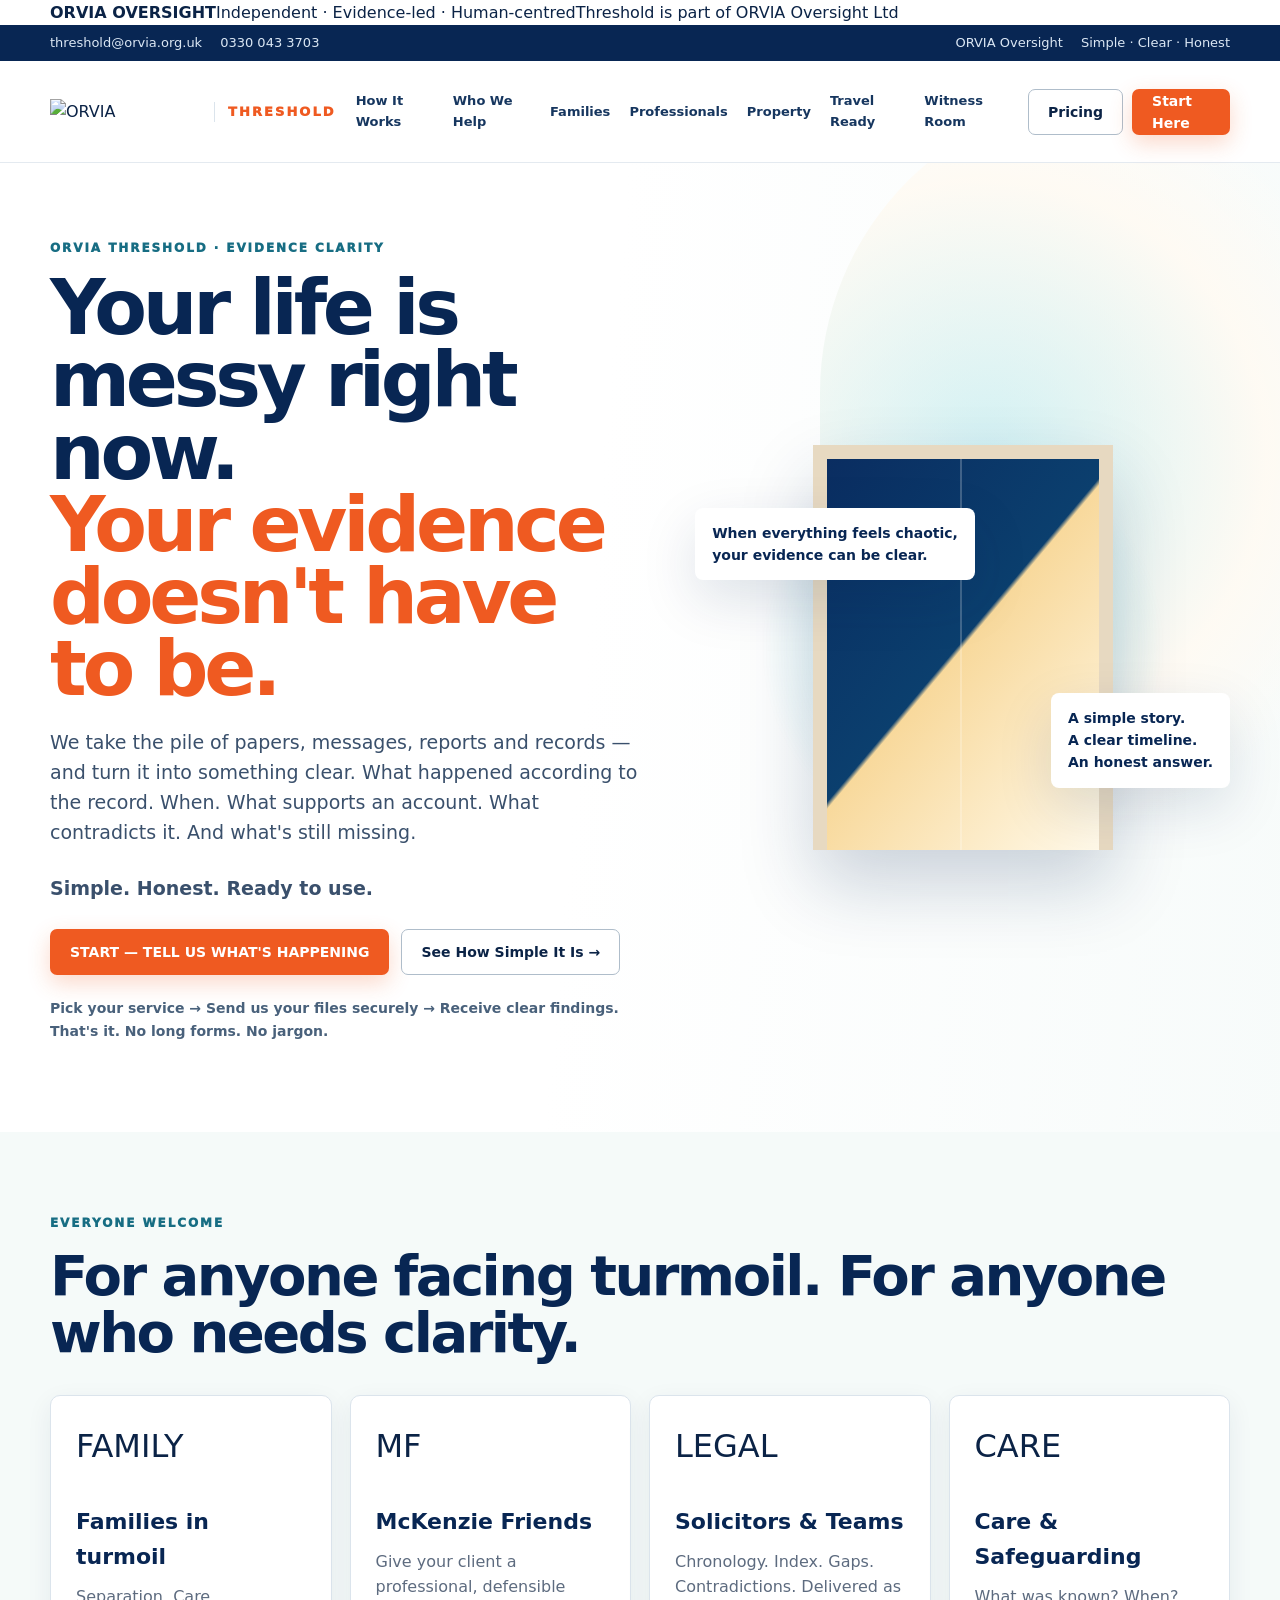
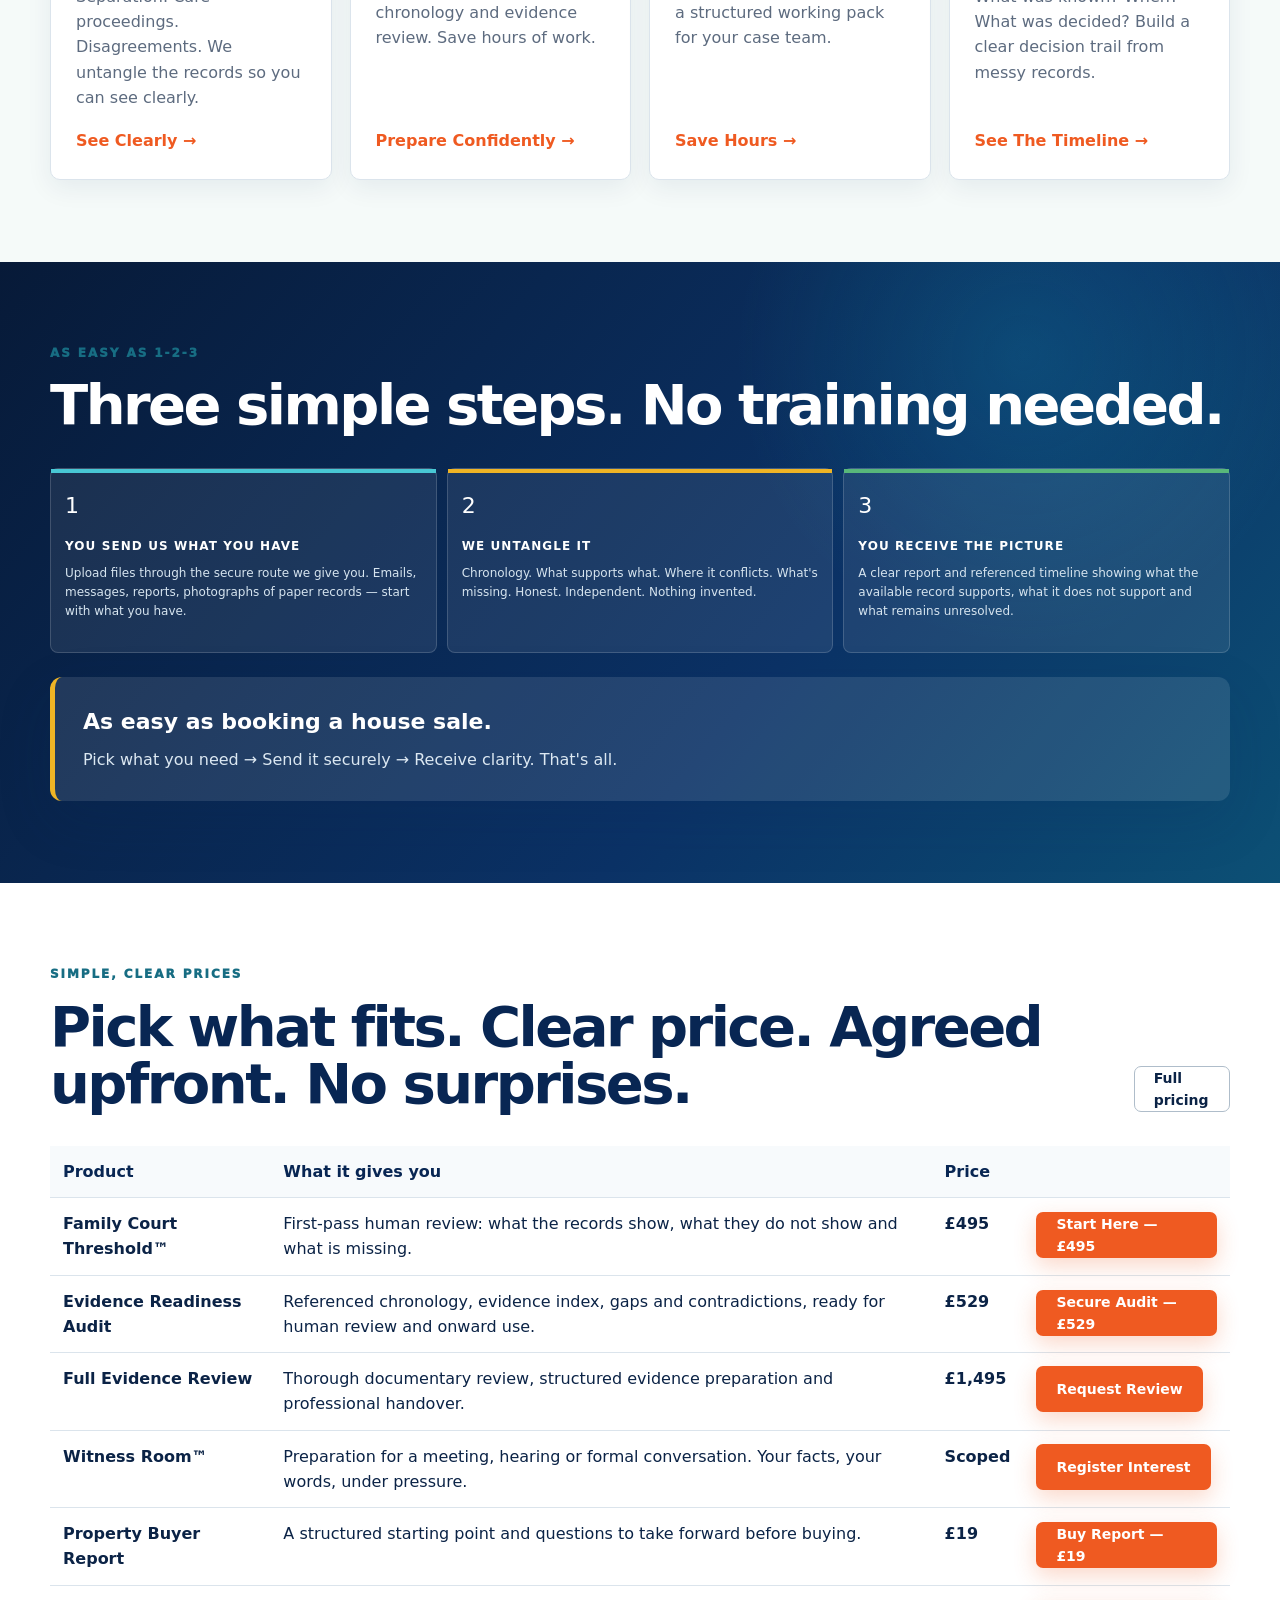
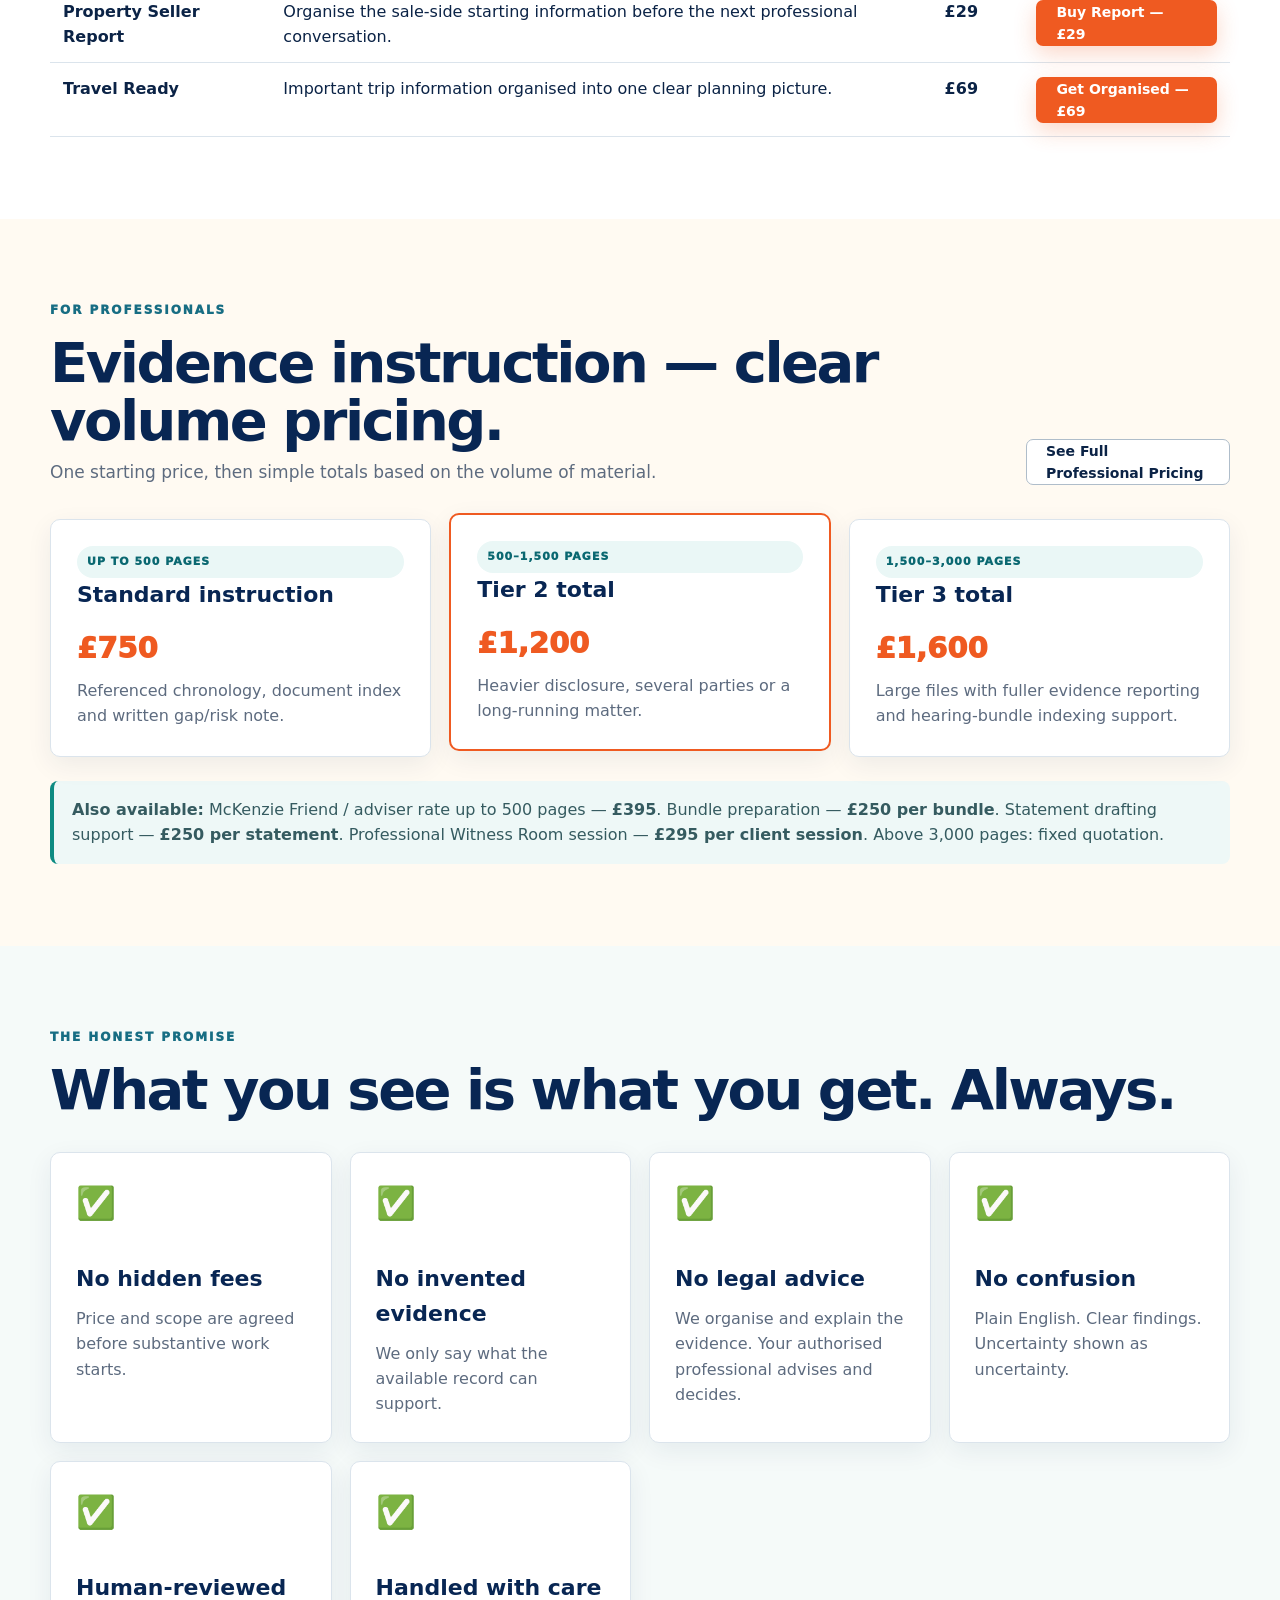
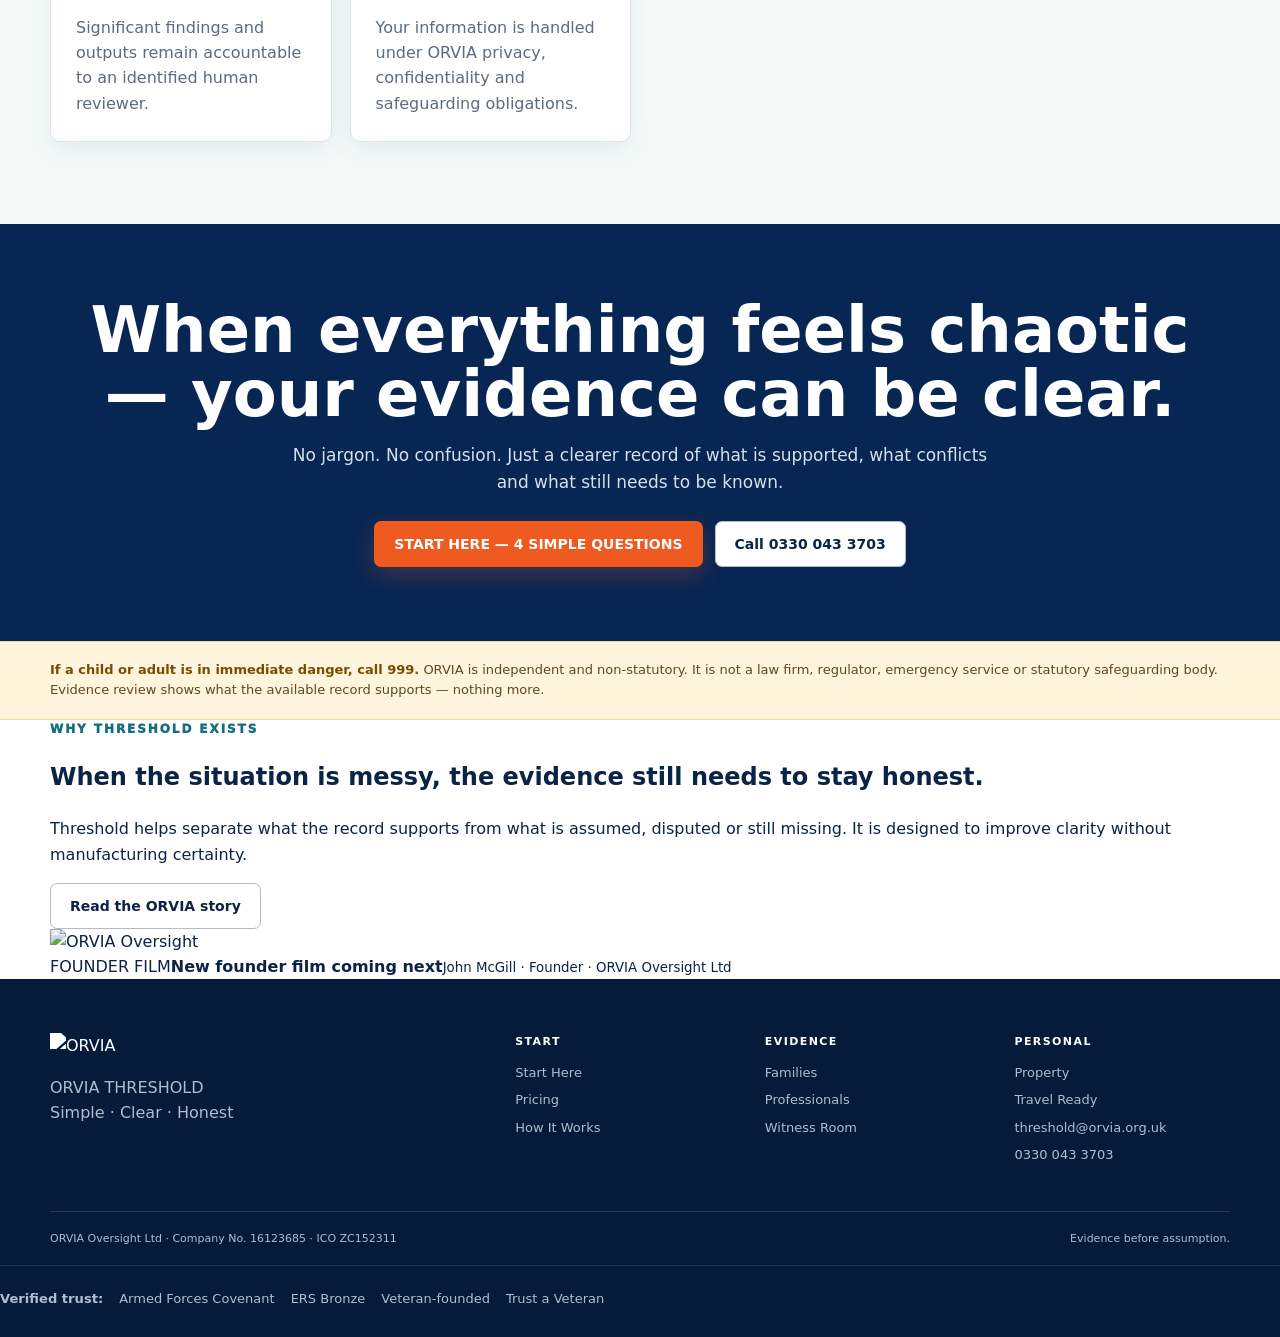
==== commit 8960ec99: "Align Threshold homepage with current ORVIA parent brand" ====
--- a/index.html
+++ b/index.html
@@ -7,11 +7,9 @@
   <meta name="description" content="ORVIA Threshold turns scattered records into a clear chronology, evidence picture and honest account of what the record supports, contradicts or leaves unresolved.">
   <link rel="canonical" href="https://threshold.orvia.org.uk/">
   <link rel="icon" href="https://orvia.org.uk/assets/orvia-mark.png">
-  <link rel="stylesheet" href="/styles.css">
-<link rel="stylesheet" href="landscape.css">
+  <link rel="stylesheet" href="/styles.css"><link rel="stylesheet" href="/estate-refresh-20260930.css">
 </head>
-<body>
-<div class="orvia-landscape"><div class="orvia-landscape__inner"><span class="orvia-landscape__label">ORVIA LANDSCAPE</span><nav class="orvia-landscape__nav" aria-label="ORVIA landscape"><a class="o" href="https://orvia.org.uk/">Oversight</a><a class="r" href="https://orviavoice.co.uk/">Voice</a><a class="v" href="https://threshold.orvia.org.uk/" aria-current="page">Threshold</a><a class="i" href="https://mia.orvia.org.uk/">MIA</a><a class="a" href="https://web.orvia.org.uk/">Web</a></nav></div></div>
+<body><div class="estate-bar"><div class="wrap"><a href="https://orvia.org.uk"><strong>ORVIA OVERSIGHT</strong></a><span>Independent · Evidence-led · Human-centred</span><span class="estate-push">Threshold is part of ORVIA Oversight Ltd</span></div></div>
   <div class="utility"><div class="wrap">
     <a href="mailto:threshold@orvia.org.uk">threshold@orvia.org.uk</a>
     <a href="tel:03300433703">0330 043 3703</a>
@@ -19,7 +17,7 @@
   </div></div>
 
   <header class="site-header"><div class="wrap nav">
-    <a class="brand orvia-product-brand" href="/"><img class="orvia-master-logo" src="https://orvia.org.uk/assets/orvia-logo.png" alt="ORVIA Oversight"><span class="orvia-product-name"><strong>THRESHOLD</strong><small>Evidence before the decision</small></span></a>
+    <a class="brand" href="/"><img src="https://orvia.org.uk/assets/orvia-logo.png" alt="ORVIA"><span class="threshold-tag">THRESHOLD</span></a>
     <button class="menu-toggle" aria-label="Open navigation">☰</button>
     <nav class="nav-links">
       <a href="/#how">How It Works</a>
@@ -36,7 +34,7 @@
   <main>
     <section class="hero"><div class="wrap hero-grid">
       <div class="hero-copy">
-        <p class="eyebrow">REBUILT · EVIDENCE CLARITY FOR FAMILIES &amp; PROFESSIONALS</p>
+        <p class="eyebrow">ORVIA THRESHOLD · EVIDENCE CLARITY</p>
         <h1>Your life is messy right now.<br><span>Your evidence doesn't have to be.</span></h1>
         <p class="lead">We take the pile of papers, messages, reports and records — and turn it into something clear. What happened according to the record. When. What supports an account. What contradicts it. And what's still missing.</p>
         <p class="lead"><strong>Simple. Honest. Ready to use.</strong></p>
@@ -49,10 +47,10 @@
     <section id="who" class="section section-soft"><div class="wrap">
       <div class="section-head"><div><p class="eyebrow">EVERYONE WELCOME</p><h2>For anyone facing turmoil. For anyone who needs clarity.</h2></div></div>
       <div class="route-grid">
-        <a class="route-card" href="/families"><div class="route-icon">👨‍👩‍👧</div><h3>Families in turmoil</h3><p>Separation. Care proceedings. Disagreements. We untangle the records so you can see clearly.</p><span class="arrow">See Clearly →</span></a>
-        <a class="route-card" href="/professionals"><div class="route-icon">🤝</div><h3>McKenzie Friends</h3><p>Give your client a professional, defensible chronology and evidence review. Save hours of work.</p><span class="arrow">Prepare Confidently →</span></a>
-        <a class="route-card" href="/professionals"><div class="route-icon">⚖️</div><h3>Solicitors &amp; Teams</h3><p>Chronology. Index. Gaps. Contradictions. Delivered as a structured working pack for your case team.</p><span class="arrow">Save Hours →</span></a>
-        <a class="route-card" href="/professionals"><div class="route-icon">🛡️</div><h3>Care &amp; Safeguarding</h3><p>What was known? When? What was decided? Build a clear decision trail from messy records.</p><span class="arrow">See The Timeline →</span></a>
+        <a class="route-card" href="/families"><div class="route-icon">FAMILY</div><h3>Families in turmoil</h3><p>Separation. Care proceedings. Disagreements. We untangle the records so you can see clearly.</p><span class="arrow">See Clearly →</span></a>
+        <a class="route-card" href="/professionals"><div class="route-icon">MF</div><h3>McKenzie Friends</h3><p>Give your client a professional, defensible chronology and evidence review. Save hours of work.</p><span class="arrow">Prepare Confidently →</span></a>
+        <a class="route-card" href="/professionals"><div class="route-icon">LEGAL</div><h3>Solicitors &amp; Teams</h3><p>Chronology. Index. Gaps. Contradictions. Delivered as a structured working pack for your case team.</p><span class="arrow">Save Hours →</span></a>
+        <a class="route-card" href="/professionals"><div class="route-icon">CARE</div><h3>Care &amp; Safeguarding</h3><p>What was known? When? What was decided? Build a clear decision trail from messy records.</p><span class="arrow">See The Timeline →</span></a>
       </div>
     </div></section>
 
@@ -71,13 +69,13 @@
       <table class="comparison">
         <thead><tr><th>Product</th><th>What it gives you</th><th>Price</th><th></th></tr></thead>
         <tbody>
-          <tr><td><strong>⚖️ Family Court Threshold™</strong></td><td>First-pass human review: what the records show, what they do not show and what is missing.</td><td><strong>£495</strong></td><td><a class="btn btn-primary" href="https://orvia.org.uk/threshold">Start Here — £495</a></td></tr>
-          <tr><td><strong>📑 Evidence Readiness Audit</strong></td><td>Referenced chronology, evidence index, gaps and contradictions, ready for human review and onward use.</td><td><strong>£529</strong></td><td><a class="btn btn-primary" href="https://orvia.org.uk/shop#audit">Secure Audit — £529</a></td></tr>
-          <tr><td><strong>📖 Full Evidence Review</strong></td><td>Thorough documentary review, structured evidence preparation and professional handover.</td><td><strong>£1,495</strong></td><td><a class="btn btn-primary" href="https://orvia.org.uk/evidence-readiness">Request Review</a></td></tr>
-          <tr><td><strong>🗣️ Witness Room™</strong></td><td>Preparation for a meeting, hearing or formal conversation. Your facts, your words, under pressure.</td><td><strong>Scoped</strong></td><td><a class="btn btn-primary" href="/witness-room">Register Interest</a></td></tr>
-          <tr><td><strong>🏡 Property Buyer Report</strong></td><td>A structured starting point and questions to take forward before buying.</td><td><strong>£19</strong></td><td><a class="btn btn-primary" href="https://orvia.org.uk/property-threshold">Buy Report — £19</a></td></tr>
-          <tr><td><strong>🏡 Property Seller Report</strong></td><td>Organise the sale-side starting information before the next professional conversation.</td><td><strong>£29</strong></td><td><a class="btn btn-primary" href="https://orvia.org.uk/property-threshold">Buy Report — £29</a></td></tr>
-          <tr><td><strong>✈️ Travel Ready</strong></td><td>Important trip information organised into one clear planning picture.</td><td><strong>£69</strong></td><td><a class="btn btn-primary" href="https://orvia.org.uk/travel-ready">Get Organised — £69</a></td></tr>
+          <tr><td><strong>Family Court Threshold™</strong></td><td>First-pass human review: what the records show, what they do not show and what is missing.</td><td><strong>£495</strong></td><td><a class="btn btn-primary" href="https://orvia.org.uk/threshold">Start Here — £495</a></td></tr>
+          <tr><td><strong>Evidence Readiness Audit</strong></td><td>Referenced chronology, evidence index, gaps and contradictions, ready for human review and onward use.</td><td><strong>£529</strong></td><td><a class="btn btn-primary" href="https://orvia.org.uk/shop#audit">Secure Audit — £529</a></td></tr>
+          <tr><td><strong>Full Evidence Review</strong></td><td>Thorough documentary review, structured evidence preparation and professional handover.</td><td><strong>£1,495</strong></td><td><a class="btn btn-primary" href="https://orvia.org.uk/evidence-readiness">Request Review</a></td></tr>
+          <tr><td><strong>Witness Room™</strong></td><td>Preparation for a meeting, hearing or formal conversation. Your facts, your words, under pressure.</td><td><strong>Scoped</strong></td><td><a class="btn btn-primary" href="/witness-room">Register Interest</a></td></tr>
+          <tr><td><strong>Property Buyer Report</strong></td><td>A structured starting point and questions to take forward before buying.</td><td><strong>£19</strong></td><td><a class="btn btn-primary" href="https://orvia.org.uk/property-threshold">Buy Report — £19</a></td></tr>
+          <tr><td><strong>Property Seller Report</strong></td><td>Organise the sale-side starting information before the next professional conversation.</td><td><strong>£29</strong></td><td><a class="btn btn-primary" href="https://orvia.org.uk/property-threshold">Buy Report — £29</a></td></tr>
+          <tr><td><strong>Travel Ready</strong></td><td>Important trip information organised into one clear planning picture.</td><td><strong>£69</strong></td><td><a class="btn btn-primary" href="https://orvia.org.uk/travel-ready">Get Organised — £69</a></td></tr>
         </tbody>
       </table>
     </div></section>
@@ -112,7 +110,7 @@
   </main>
 
   <div class="golden"><div class="wrap"><strong>If a child or adult is in immediate danger, call 999.</strong> ORVIA is independent and non-statutory. It is not a law firm, regulator, emergency service or statutory safeguarding body. Evidence review shows what the available record supports — nothing more.</div></div>
-  <footer class="footer"><div class="wrap">
+  <section class="estate-founder-film"><div class="wrap estate-film-grid"><div><p class="eyebrow">WHY THRESHOLD EXISTS</p><h2>When the situation is messy, the evidence still needs to stay honest.</h2><p>Threshold helps separate what the record supports from what is assumed, disputed or still missing. It is designed to improve clarity without manufacturing certainty.</p><a class="btn btn-outline" href="https://orvia.org.uk/why-orvia">Read the ORVIA story</a></div><div class="estate-film-card"><img src="https://orvia.org.uk/assets/orvia-logo.png" alt="ORVIA Oversight"><span>FOUNDER FILM</span><strong>New founder film coming next</strong><small>John McGill · Founder · ORVIA Oversight Ltd</small></div></div></section><footer class="footer"><div class="wrap">
     <div class="footer-grid">
       <div class="footer-brand"><img src="https://orvia.org.uk/assets/orvia-logo.png" alt="ORVIA"><p>ORVIA THRESHOLD<br>Simple · Clear · Honest</p></div>
       <div><h3>START</h3><a href="/start-here">Start Here</a><a href="/pricing">Pricing</a><a href="/#how">How It Works</a></div>
@@ -130,6 +128,5 @@
 </footer>
   <div class="sticky-mobile"><a class="btn btn-primary" href="/start-here">Start Here</a></div>
   <script src="/script.js"></script>
-<script src="/landscape.js" defer></script>
 </body>
 </html>
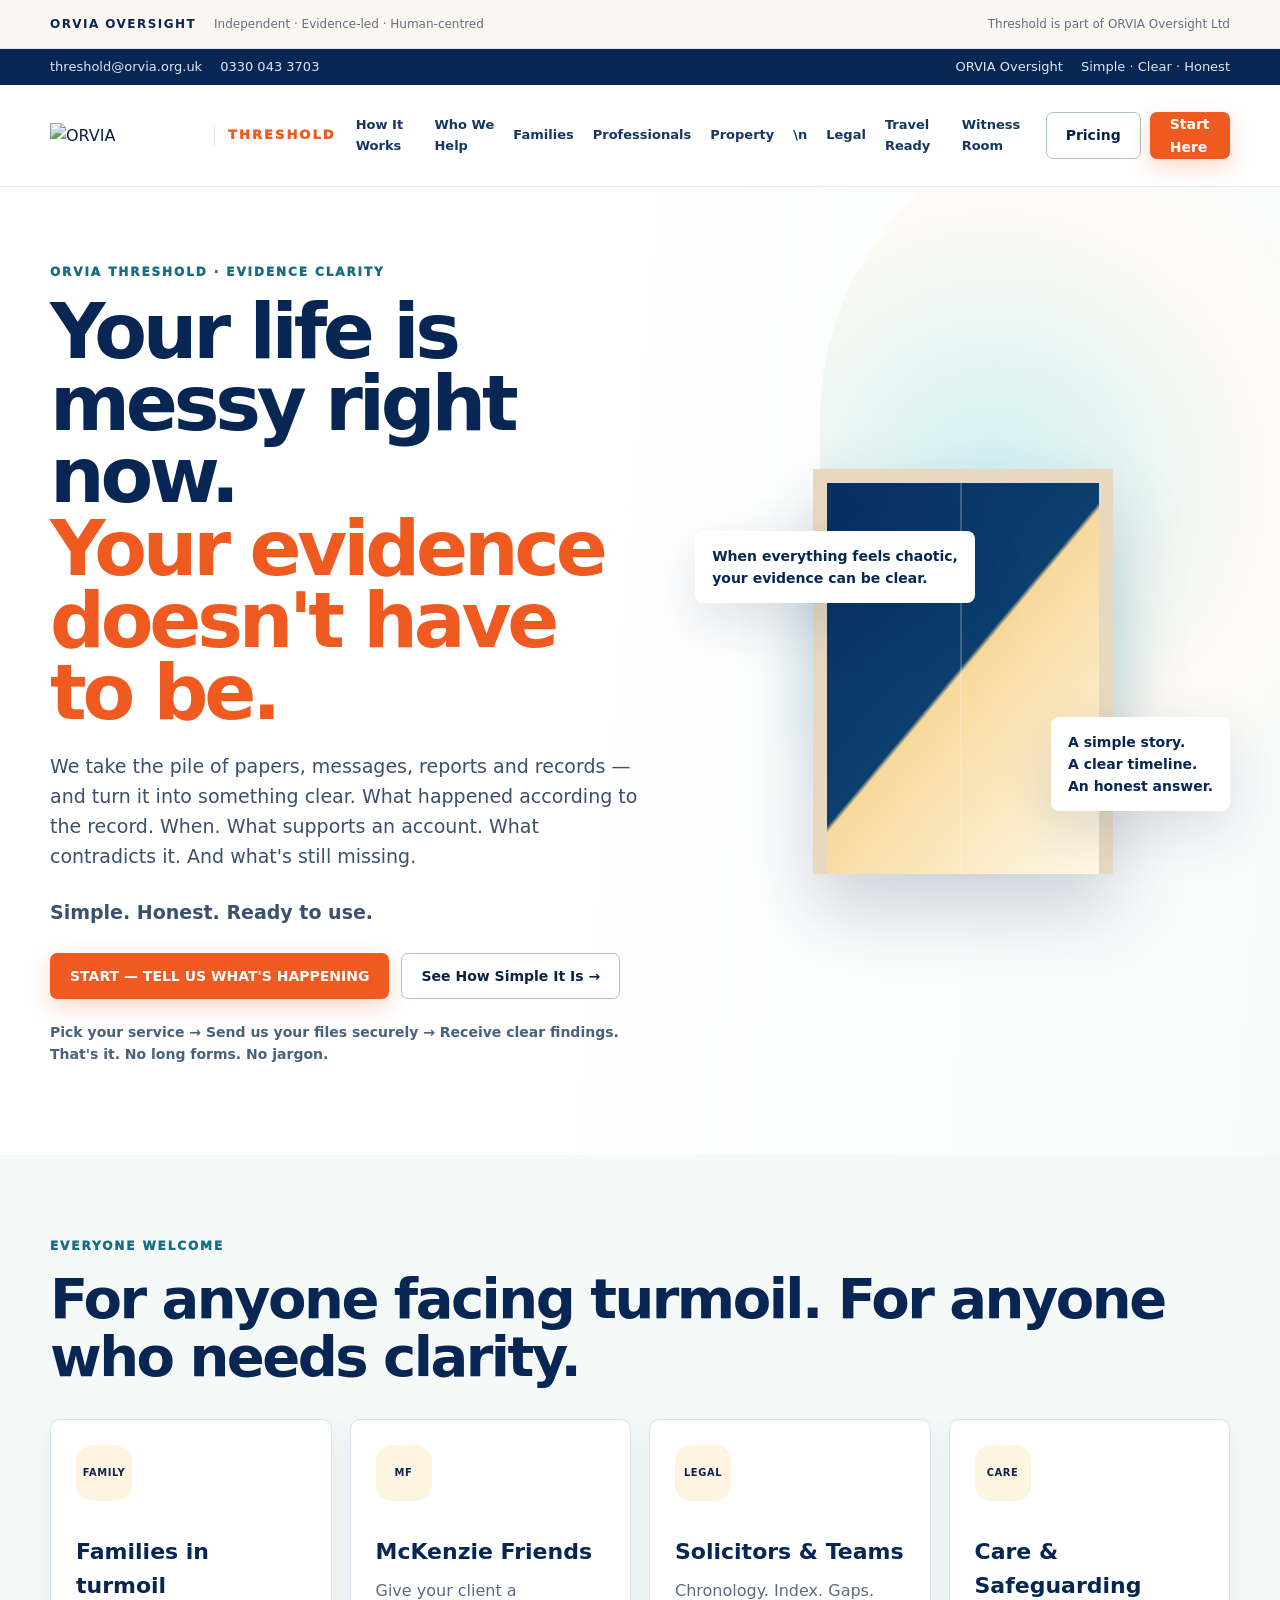
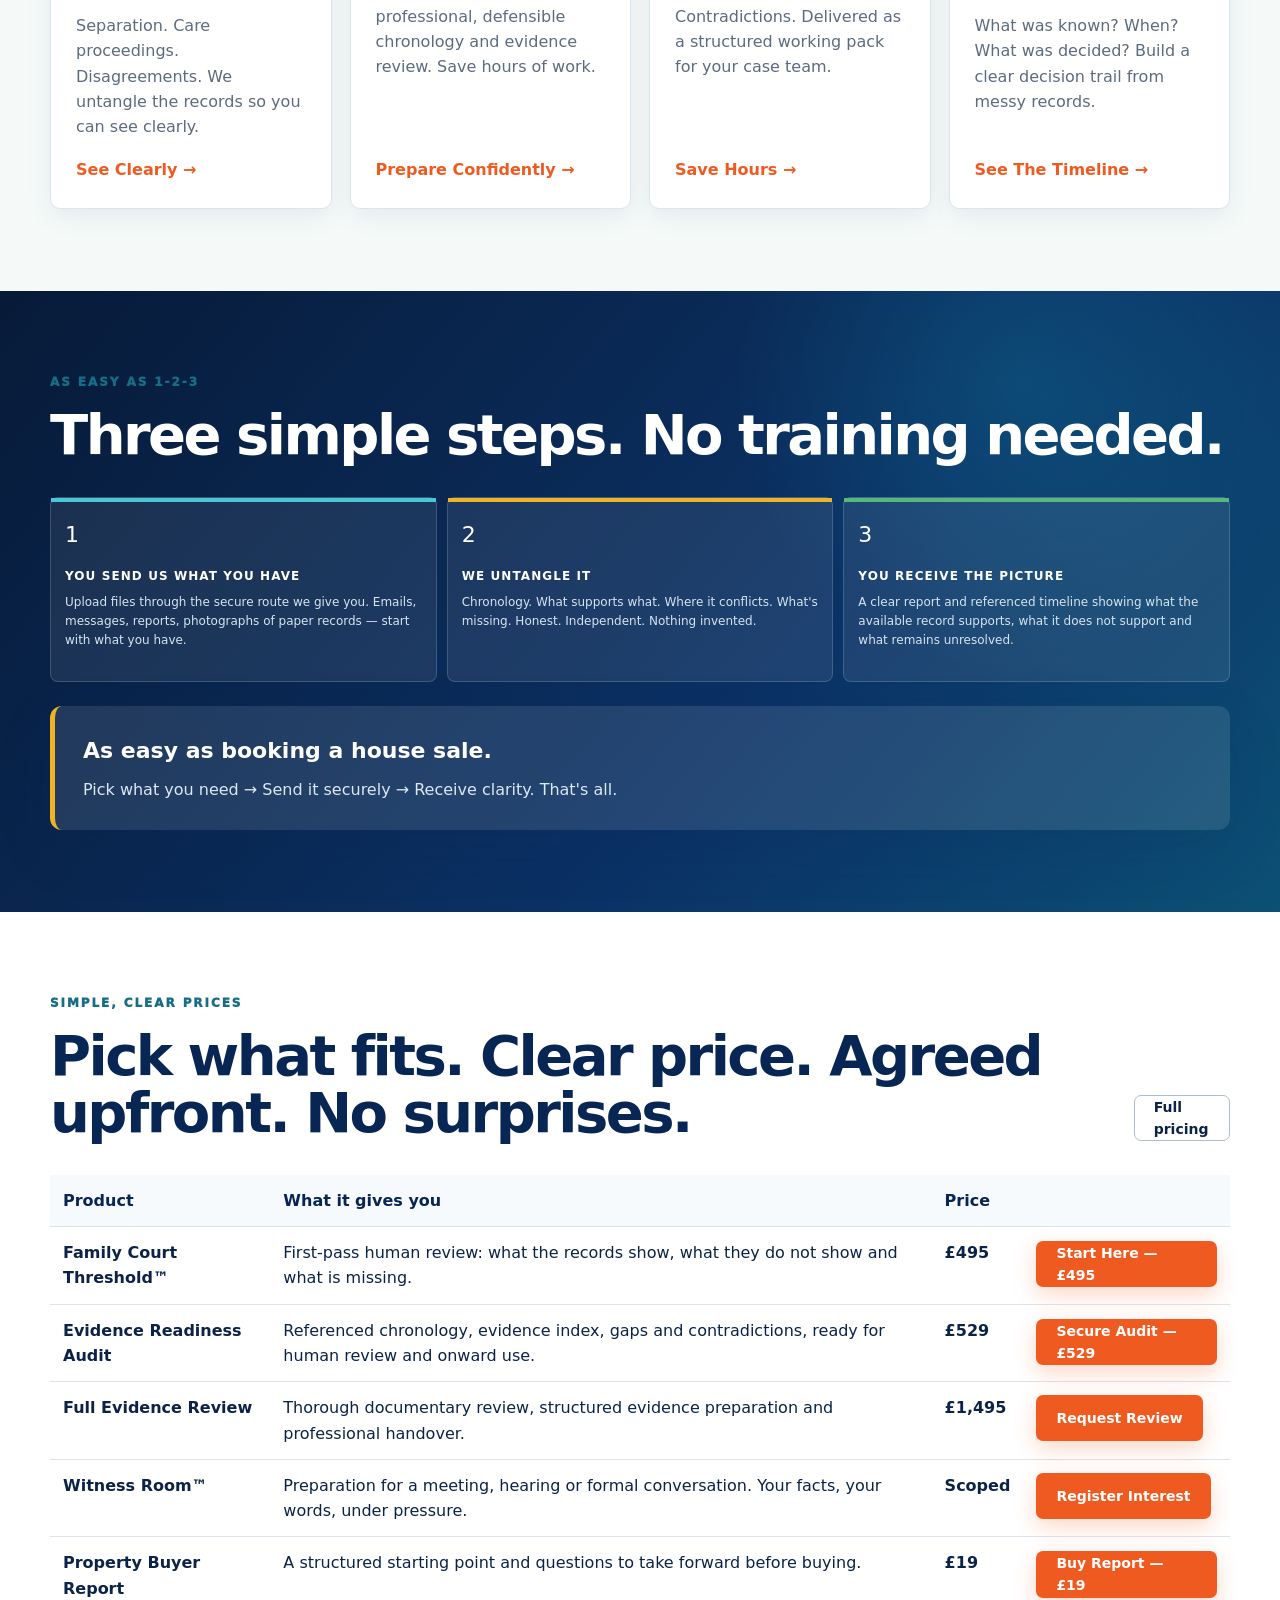
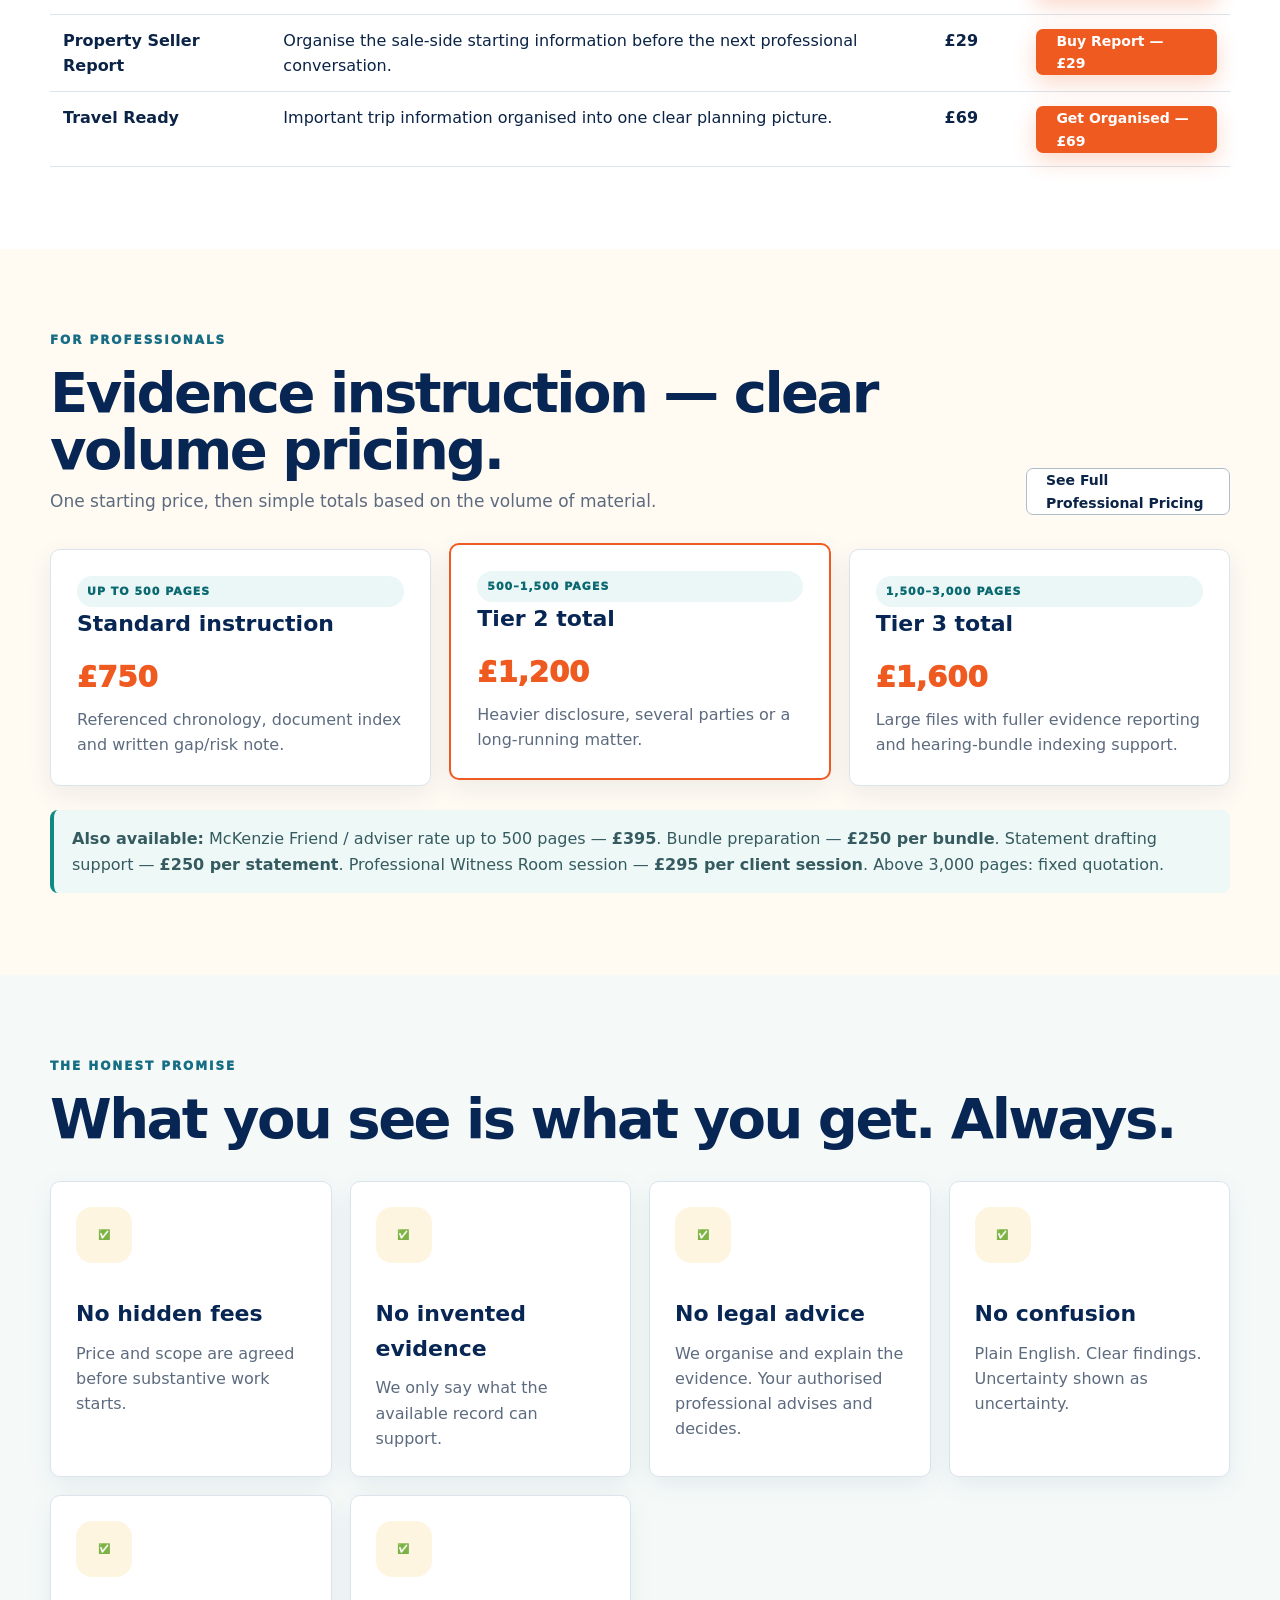
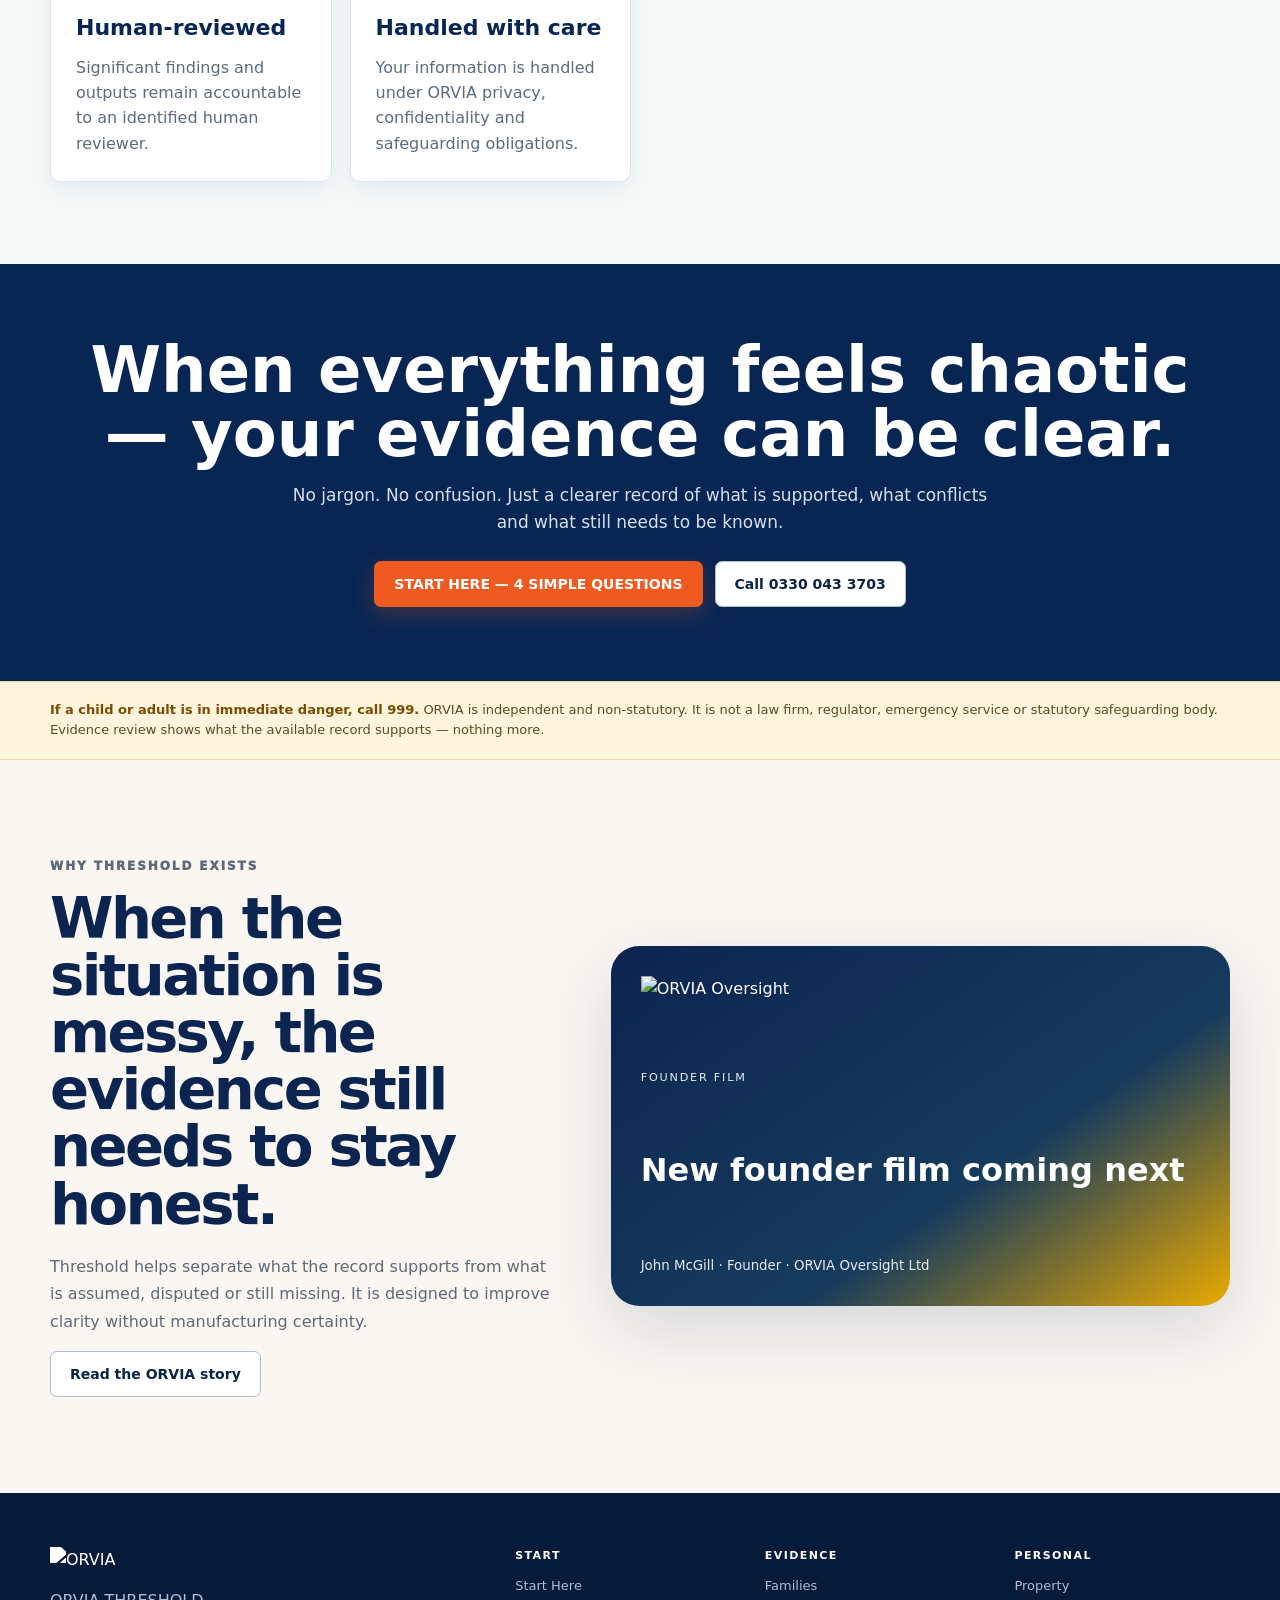
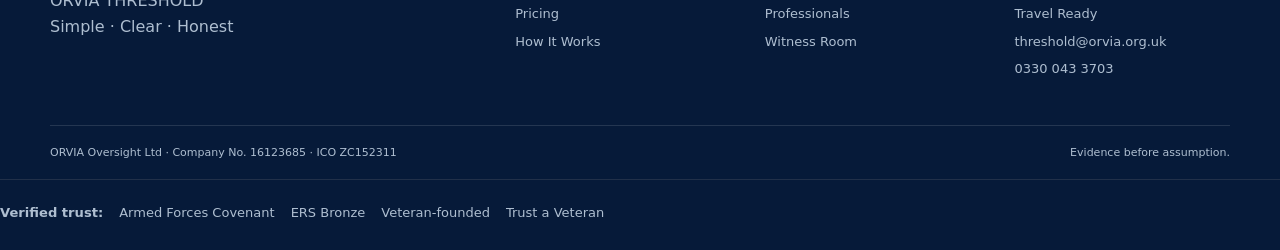
==== commit d4cc1538: "Link Threshold Legal from main navigation" ====
--- a/index.html
+++ b/index.html
@@ -24,7 +24,7 @@
       <a href="/#who">Who We Help</a>
       <a href="/families">Families</a>
       <a href="/professionals">Professionals</a>
-      <a href="/home-buyer">Property</a>
+      <a href="/home-buyer">Property</a>\n      <a href="/legal">Legal</a>
       <a href="/travel-buddy">Travel Ready</a>
       <a href="/witness-room">Witness Room</a>
     </nav>
--- a/estate-refresh-20260930.css
+++ b/estate-refresh-20260930.css
@@ -0,0 +1 @@
+.estate-bar{background:#FAF7F2;border-bottom:1px solid #dce2e8;color:#0B2450}.estate-bar .wrap{min-height:48px;display:flex;align-items:center;gap:18px;font-size:.75rem}.estate-bar strong{letter-spacing:.12em}.estate-bar span{color:#65717d}.estate-push{margin-left:auto}.route-icon{width:56px;height:56px;border-radius:16px;background:rgba(234,170,0,.12);color:#0B2450;display:grid;place-items:center;font-size:.62rem!important;font-weight:900;letter-spacing:.06em}.estate-founder-film{padding:96px 0;background:#FAF7F2}.estate-film-grid{display:grid;grid-template-columns:.9fr 1.1fr;gap:54px;align-items:center}.estate-film-grid h2{font-size:clamp(2.5rem,4.5vw,4.9rem);line-height:.99;letter-spacing:-.045em;color:#0B2450;margin:0 0 20px}.estate-film-grid p{color:#5f6975;line-height:1.72}.estate-film-card{min-height:360px;border-radius:28px;padding:30px;background:linear-gradient(145deg,#0B2450,#163b5d 62%,#EAAA00);color:#fff;display:flex;flex-direction:column;justify-content:space-between;box-shadow:0 24px 70px rgba(11,36,80,.15)}.estate-film-card img{width:185px}.estate-film-card span{font-size:.7rem;letter-spacing:.16em;color:#e7edf2}.estate-film-card strong{font-size:2rem;line-height:1.1}.estate-film-card small{color:#e7edf2}@media(max-width:900px){.estate-film-grid{grid-template-columns:1fr}.estate-push{display:none}.estate-bar .wrap{padding:10px 0;flex-wrap:wrap}}
